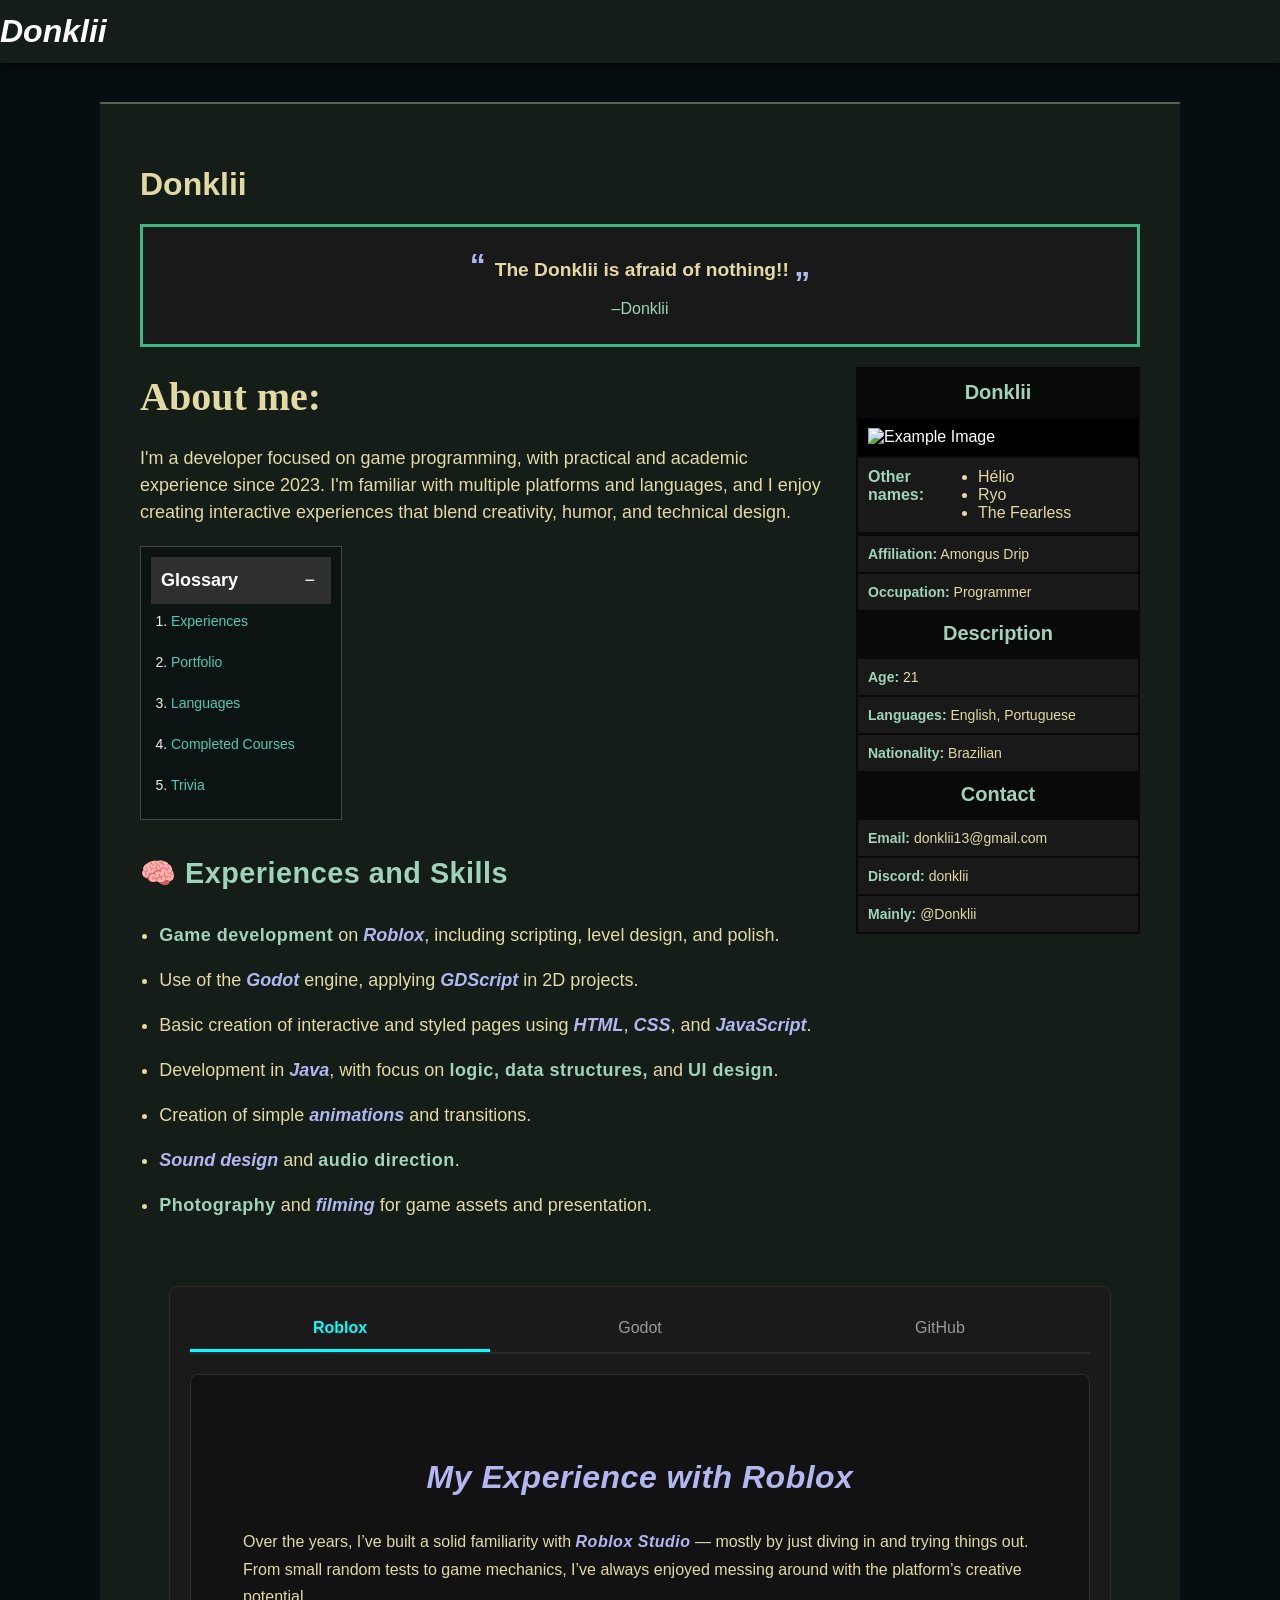
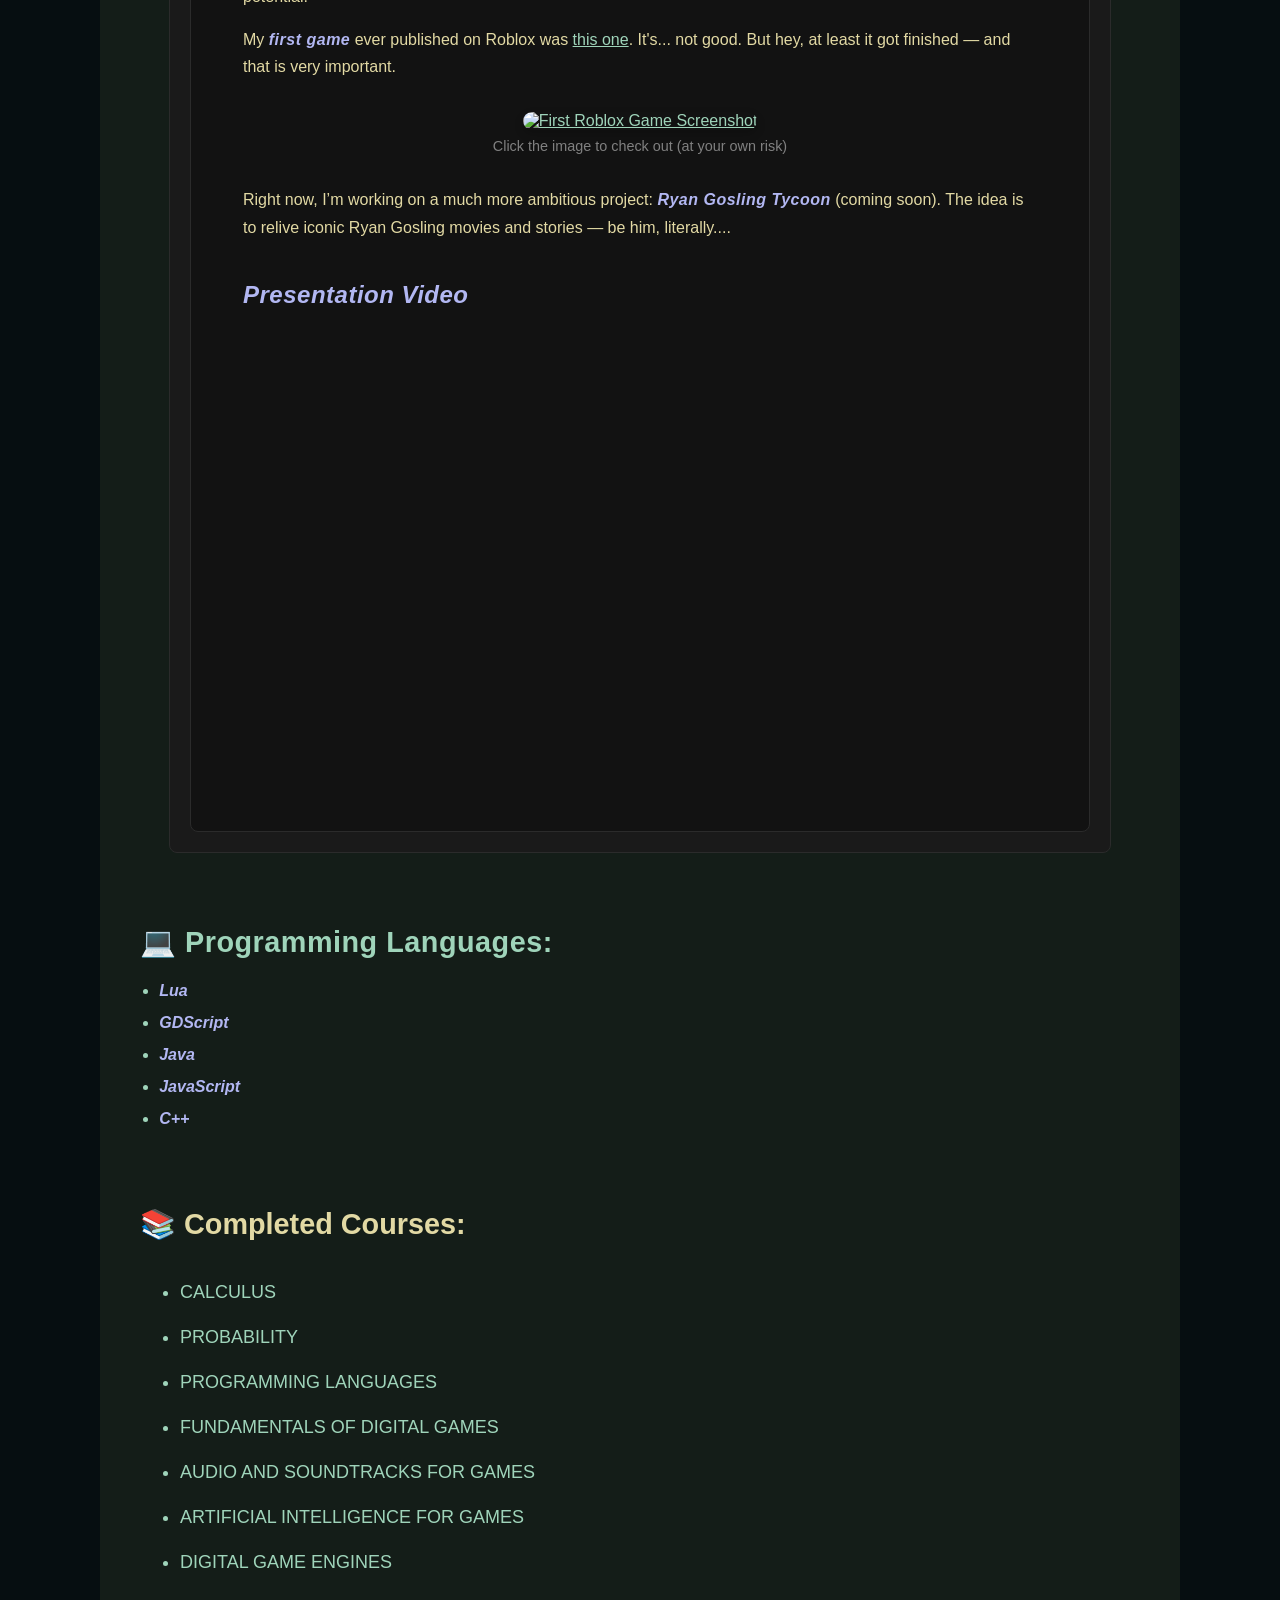
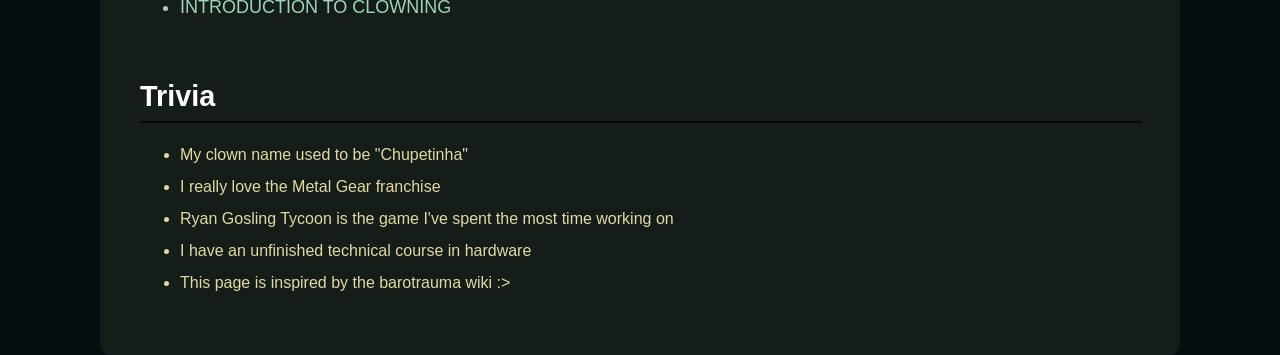
==== index.html @ aad440e3 "First" ====
<!DOCTYPE html>
<html lang="en">
<head>
    <meta charset="UTF-8">
    <meta name="viewport" content="width=device-width, initial-scale=1.0">
    <title>Donklii - Official Donklii Wiki</title>
    <link rel="stylesheet" href="Css/styles.css">
    <link rel="stylesheet" href="Css/avatar.css">
    <link rel="stylesheet" href="Css/corpo.css">
    <link rel="stylesheet" href="Css/portfolio.css">
    <link rel="stylesheet" href="Css/glossario.css">
    <link rel="stylesheet" href="Css/trivia.css">

    <script src="JavaScripts/glossario.js"></script>
</head>
<body>
    <header class="cabecalho">
        <h1 class="destaque">Donklii</h1>
    </header>
    
    <div class="container">
        <div style="margin-bottom: 2%;"> 
            <h1>Donklii</h1>
            <div class="frase"> 
                <strong style="font-size:larger;"> <strong class="aspas">“ </strong>The Donklii is afraid of nothing!! <strong class="aspas"> „</strong></strong>
                <p> –Donklii</p>
            </div>
        </div>
        
        <div class="corpo">
            <div class="texto">
                <strong> About me:</strong>
                <p>
                    I'm a developer focused on game programming, with practical and academic experience since 2023.
                    I'm familiar with multiple platforms and languages, and I enjoy creating interactive experiences that blend creativity, humor, and technical design.
                </p>
                
                <div class="glossario-box">
                    <div class="glossario-title">
                        Glossary
                        <button class="toggle-button" onclick="toggleGlossario()">−</button>
                    </div>
                    <ul class="glossario-list" id="glossario-list">
                        <li><a href="#Experiências">Experiences</a></li>
                        <li><a href="#portfolio">Portfolio</a></li>
                        <li><a href="#linguagens">Languages</a></li>
                        <li><a href="#materias">Completed Courses</a></li>
                        <li><a href="#trivia">Trivia</a></li>
                    </ul>
                </div>
                
                <section id="Experiências">
                    <h2 class="cor-secundaria" style="margin-top: 2rem; margin-bottom: 1rem;">
                        🧠 Experiences and Skills
                    </h2>
                    <ul style="line-height: 1.8; padding-left: 1.2rem;">
                        <li>
                            <span class="cor-secundaria">Game development</span> on 
                            <span class="destaque">Roblox</span>, including scripting, level design, and polish.
                        </li>
                        <li>
                            Use of the <span class="destaque">Godot</span> engine, applying 
                            <span class="destaque">GDScript</span> in 2D projects.
                        </li>
                        <li>
                            Basic creation of interactive and styled pages using 
                            <span class="destaque">HTML</span>, <span class="destaque">CSS</span>, and 
                            <span class="destaque">JavaScript</span>.
                        </li>
                        <li>
                            Development in <span class="destaque">Java</span>, with focus on 
                            <span class="cor-secundaria">logic, data structures,</span> and 
                            <span class="cor-secundaria">UI design</span>.
                        </li>
                        <li>
                            Creation of simple <span class="destaque">animations</span> and transitions.
                        </li>
                        <li>
                            <span class="destaque">Sound design</span> and <span class="cor-secundaria">audio direction</span>.
                        </li>
                        <li>
                            <span class="cor-secundaria">Photography</span> and <span class="destaque">filming</span> for game assets and presentation.
                        </li>
                    </ul>
                </section>
            </div>

            <div class="avatar">
                <strong class="avatar titulo"> Donklii</strong>
                
                <img src="https://pbs.twimg.com/profile_images/1708965826345263104/YGhHsi60_400x400.jpg" alt="Example Image">
            
                <div class="linha-info">
                    <div class="linha-titulo"><strong>Other names:</strong></div>
                    <div class="linha-conteudo">
                        <ul class="lista-circulo">
                            <li>Hélio</li>
                            <li>Ryo</li>
                            <li>The Fearless</li>
                        </ul>
                    </div>
                </div>
            
                <p><strong>Affiliation:</strong> Amongus Drip</p>
                <p><strong>Occupation:</strong> Programmer</p>

                <strong class="avatar titulo"> Description </strong>
                <p><strong>Age:</strong> 21</p>
                <p><strong>Languages:</strong> English, Portuguese</p>
                <p><strong>Nationality:</strong> Brazilian</p>
                <strong class="avatar titulo"> Contact </strong>
                <p><strong>Email: </strong> donklii13@gmail.com</p>
                <p><strong>Discord: </strong> donklii</p>
                <p><strong>Mainly: </strong>@Donklii</p>
            </div>
        </div>

        <div id="portfolio" class="aba-container">
            <div class="abas">
                <button class="aba ativa" onclick="mudarAba('aba1', this)">Roblox</button>
                <button class="aba" onclick="mudarAba('aba2', this)">Godot</button>
                <button class="aba" onclick="mudarAba('aba3', this)">GitHub</button>
            </div>
            
            <div class="conteudo-aba" id="aba1">
                <div class="roblox-section" style="padding: 2rem; max-width: 900px; margin: 0 auto;">
                    <h2 class="cor-secundaria destaque" style="font-size: 2rem; text-align: center; margin-bottom: 2rem;">
                        My Experience with Roblox
                    </h2>
                
                    <p style="line-height: 1.7;">
                        Over the years, I’ve built a solid familiarity with <span class="cor-secundaria destaque">Roblox Studio</span> — 
                        mostly by just diving in and trying things out. From small random tests to game mechanics, 
                        I’ve always enjoyed messing around with the platform’s creative potential.
                    </p>
                
                    <p style="line-height: 1.7; margin-top: 1rem;">
                        My <span class="cor-secundaria destaque">first game</span> ever published on Roblox was 
                        <a href="https://www.roblox.com/pt/games/14724944256/Escape-from-the-SKIBIDI-TOILETS-OBBY" target="_blank">
                            this one</a>. 
                        It's... not good. But hey, at least it got finished — and that is very important.
                    </p>
                
                    <!-- Game Image -->
                    <div style="text-align: center; margin: 2rem 0;">
                        <a href="https://www.roblox.com/pt/games/14724944256/Escape-from-the-SKIBIDI-TOILETS-OBBY" target="_blank">
                        <img src="https://tr.rbxcdn.com/180DAY-92277e6c165ccb321d636245b5420888/768/432/Image/Webp/noFilter" 
                            alt="First Roblox Game Screenshot"
                            style="max-width: 100%; border-radius: 12px; box-shadow: 0 4px 10px rgba(0,0,0,0.2); transition: transform 0.2s ease;">
                        </a>
                        <p style="font-size: 0.9rem; color: gray; margin-top: 0.5rem;">Click the image to check out (at your own risk)</p>
                    </div>
                
                
                    <p style="line-height: 1.7;">
                        Right now, I’m working on a much more ambitious project: 
                        <span class="cor-secundaria destaque">Ryan Gosling Tycoon</span> (coming soon). 
                        The idea is to relive iconic Ryan Gosling movies and stories — be him, literally....
                    </p>
                
                    <h3 class="cor-secundaria destaque" style="margin-top: 2.5rem; font-size: 1.5rem;">Presentation Video</h3>
                
                    <div class="video-container" style="position: relative; padding-bottom: 56.25%; height: 0; overflow: hidden; margin-top: 1rem;">
                        <iframe 
                            src="https://www.youtube.com/embed/dQw4w9WgXcQ?si=woS4C9GYoIRXTvm3" 
                            title="YouTube video player" 
                            frameborder="0" 
                            allow="accelerometer; autoplay; clipboard-write; encrypted-media; gyroscope; picture-in-picture; web-share" 
                            referrerpolicy="strict-origin-when-cross-origin" 
                            allowfullscreen
                            style="position:absolute; top:0; left:0; width:100%; height:100%;">
                        </iframe>
                    </div>
                </div>
            </div>
            
            <div class="conteudo-aba" id="aba2" style="display: none;">
                <style>

                    .destaque {
                        font-weight: bold;
                        font-style: italic;
                    }
                
                    .paragrafo-ajustado {
                        line-height: 1.8;
                        font-size: 1.05rem;
                        margin-bottom: 1.5rem;
                    }
                
                    .lista-customizada {
                        padding-left: 1.5rem;
                        margin-top: 0.5rem;
                        line-height: 1.6;
                    }
                
                    .imagem-destaque {
                        margin: 2% 0;
                        max-width: 100%;
                        border-radius: 8px;
                        box-shadow: 0 0 10px rgba(0, 0, 0, 0.2);
                    }
                
                    h2, h3 {
                        margin-top: 2rem;
                        font-size: 1.8rem;
                    }
                
                    h3 {
                        color: var(--cor-secundaria);
                    }
                </style>
                
                <h2>My Experience with <span class="cor-secundaria destaque">Godot</span></h2>
                
                <p class="paragrafo-ajustado">
                    I’ve spent around <span class="cor-secundaria destaque">500 hours</span> using the <span class="cor-secundaria destaque">Godot Engine</span>, mostly focused on <span class="destaque">2D programming</span>. Along the way, I also gained experience working with <span class="destaque">audio implementation</span>.
                </p>
                
                <p class="paragrafo-ajustado">
                    One of my main projects was a discontinued demo titled <span class="cor-secundaria destaque">Arce Armorum</span>, available on <span class="destaque">itch.io</span>. The game follows a wizard in search of his magical staff, fighting off living weapons who guard the castle.
                    I handled all <span class="destaque">programming</span> and <span class="destaque">audio direction</span>, while visuals were managed by another team member.
                </p>
                
                <p class="paragrafo-ajustado">
                    You can check out the game by clicking 
                    <a href="https://astospam.itch.io/arcearmorum" target="_blank">here</a>. 
                    Though it never reached even half of its intended scope, it showcased a lot of potential through its core <span class="destaque">mechanics</span> and conceptual ideas. 
                    Please note that the version available on itch.io is <span class="cor-secundaria destaque">not the latest build</span> we produced — several improvements and additions were made afterward but never published.
                </p>
                
                
                <h3>Presentation Video</h3>
                
                <div style="padding:56.25% 0 0 0;position:relative;">
                    <iframe 
                        src="https://player.vimeo.com/video/1007499373?badge=0&amp;autopause=0&amp;player_id=0&amp;app_id=58479" 
                        frameborder="0" 
                        allow="autoplay; fullscreen; picture-in-picture; clipboard-write; encrypted-media" 
                        style="position:absolute;top:0;left:0;width:100%;height:100%;" 
                        title="Arce Armorum Demo Trailer">
                    </iframe>
                </div>
                <script src="https://player.vimeo.com/api/player.js"></script>
                
                <p class="paragrafo-ajustado">
                    The trailer was produced by a team member who also composed the <span class="destaque">music</span>.
                </p>
                
                <hr style="margin: 3% 0; border: 1px dashed var(--cor-destaque);">
                
                <h3>Other Projects</h3>
                
                <p class="paragrafo-ajustado">
                    In addition to that, I worked on several small projects made as <span class="destaque">experiments</span> or for <span class="cor-secundaria destaque">university coursework</span>.
                </p>
                
                <p class="paragrafo-ajustado">
                    One example is an <span class="cor-secundaria destaque">unnamed game</span> developed to demonstrate <span class="destaque">AI concepts</span>. It includes features like:
                </p>
                
                <ul class="lista-customizada">
                    <li><span class="destaque">Pathfinding algorithms</span></li>
                    <li><span class="destaque">Autonomous behaviors</span></li>
                    <li><span class="destaque">Decision trees</span></li>
                    <li><span class="destaque">Outcome simulation</span></li>
                </ul>
                
                <img src="Imagens/JogoSemNome.png" alt="Unnamed AI Game Screenshot" class="imagem-destaque">
                
                <p class="paragrafo-ajustado">
                    The player has no direct control. The only available interaction is choosing a <span class="destaque">buff</span> when leveling up — all <span class="cor-secundaria destaque">NPCs make their own decisions</span>.
                </p>
                
                <p class="paragrafo-ajustado">
                    If you’d like to explore the code or use it as a starting point, the project is available on my <span class="destaque">GitHub</span>.
                </p>                
            </div>
            
            <div id="aba3" class="conteudo-aba" style="text-align: center; padding: 2rem; display: none">
                <h2 class="cor-secundaria destaque" style="font-size: 2rem; margin-bottom: 1rem;">My GitHub</h2>
                
                <p style="line-height: 1.6; max-width: 700px; margin: 0 auto;">
                    I'll be honest — my <span class="destaque cor-secundaria">GitHub</span> isn't the most active place.
                    Since I work mostly on <span class="destaque cor-secundaria">Roblox projects</span>, which are hosted directly on their own platform,
                    I don't usually upload much there.
                </p>
            
                <p style="margin-top: 1rem;">
                    Also, because I usually work solo, I don’t tend to comment my code that much — I just write it for myself and try to keep it clean enough to follow later.
                </p>
            
                <p style="margin-top: 1rem;">
                    That said, I do have some public stuff up, mostly from <span class="destaque cor-secundaria">university projects</span> or 
                    experiments with other engines like <span class="destaque cor-secundaria">Godot</span> and some web-related things.
                </p>
            
                <!-- GitHub Logo -->
                <div style="margin-top: 2rem;">
                    <a href="https://github.com/Donklii" target="_blank" title="Visit my GitHub profile">
                        <img src="https://github.githubassets.com/images/modules/logos_page/GitHub-Mark.png" 
                             alt="GitHub" 
                             style="width: 90px; transition: transform 0.3s;" 
                             onmouseover="this.style.transform='scale(1.1)'" 
                             onmouseout="this.style.transform='scale(1)'">
                    </a>
                </div>
            
                <p style="margin-top: 1rem; font-style: italic; color: gray;">Click the logo to check it out — if you’re curious!</p>
            </div>
            
        </div>
        
        <section id="linguagens" style="margin-bottom: 2%;">
            <h2 class="cor-secundaria" style="margin-top: 2rem; margin-bottom: 1rem;">
                💻 Programming Languages:
            </h2>
            <ul style="line-height: 2; padding-left: 1.2rem; color: var(--cor-texto-secundario);">
                <li><span class="destaque">Lua</span></li>
                <li><span class="destaque">GDScript</span></li>
                <li><span class="destaque">Java</span></li>
                <li><span class="destaque">JavaScript</span></li>
                <li><span class="destaque">C++</span></li>
            </ul>
        </section>

        <section id="materias" class="texto">
            <h2> 
                📚 Completed Courses: 
            </h2>

            <ul style="color: var(--cor-texto-secundario);">
                <li>CALCULUS</li>
                <li>PROBABILITY</li>
                <li>PROGRAMMING LANGUAGES</li>
                <li>FUNDAMENTALS OF DIGITAL GAMES</li>
                <li>AUDIO AND SOUNDTRACKS FOR GAMES</li>
                <li>ARTIFICIAL INTELLIGENCE FOR GAMES</li>
                <li>DIGITAL GAME ENGINES</li>
                <li>INTRODUCTION TO CLOWNING</li>
            </ul>
        </section>

        <section id="trivia">
            <h2 class="trivia-titulo">Trivia</h2>
            <hr class="trivia-linha">
            <ul style="line-height: 2;">
                <li>My clown name used to be "Chupetinha"</li>
                <li>I really love the Metal Gear franchise</li>
                <li>Ryan Gosling Tycoon is the game I've spent the most time working on</li>
                <li>I have an unfinished technical course in hardware</li>
                <li>This page is inspired by the barotrauma wiki :> </li>
            </ul>
        </section>
    </div>
</body>
</html>
---- Css/styles.css ----
:root {
    --cor-principal: rgb(20, 29, 24);
    --cor-fundo: rgb(25,25,25);
    --cor-texto: rgb(226, 217, 164);
    --cor-texto-secundario: rgb(159,212,186);
    --cor-borda: rgb(9, 9, 8);
    --cor-especial: rgb(178, 183, 242);
    --fonte-padrao: 'Arial', sans-serif;
  }

a {
    color: var(--cor-texto-secundario);
}

.cor-secundaria {
  color: var(--cor-texto-secundario);
  font-weight: 600;
  letter-spacing: 0.5px;
}

.destaque {
  color: var(--cor-especial);
  font-weight: 500;
}

.experiencias-lista {
  list-style-type: disc;
  padding-left: 1.5rem;
  line-height: 1.7;
  margin-top: 1rem;
  font-size: 1rem;
}

html {
    scroll-behavior: smooth;
    scroll-padding-top: 10%;
}

body {
    background-color: rgb(6, 14, 17);
    color: var(--cor-texto);
    font-family: Arial, sans-serif;
    display: flex;
    justify-content: center;
    align-items: center;
    margin: 0;
    overflow-y: scroll;
}

.cabecalho {
    width: 100%;
    height: 7%;
    background-color: var(--cor-principal);
    display: flex;
    align-items: center;
    justify-content: start;
    box-shadow: 0 4px 10px rgba(0, 0, 0, 0.5);

    position: fixed;
    top: 0;
    left: 0;
}

.cabecalho h1 {
    color: white;
    font-size: 2em;
    margin: 0;
}

.aspas {
    font-size: xx-large;
    color: var(--cor-especial);
}


.container {
    border-radius: 10px;
    
    border-top: 2px solid rgb(80, 98, 86);
    border-top-left-radius: 0%;
    border-top-right-radius: 0%;
    margin-top: 8%;
    display: flex;
    background-color: var(--cor-principal);
    padding: 40px;
    
    width: 80%;
    max-width: 1000px;
    flex-direction: column;
}

.frase {
    color: var(--cor-texto);
    padding: 2%;
    padding-bottom: 1%;
    background-color: var(--cor-fundo);
    text-align: center;
    align-items: center;
    border: 3px solid;
    border-color: rgb(60, 184, 134);
}

.frase p{
    color: var(--cor-texto-secundario);
}
---- Css/avatar.css ----
.avatar {
    display: flex;
    flex-direction: column;
    align-items: stretch;
    border: 2px solid var(--cor-borda);
    background-color: var(--cor-fundo);
    color: white;
    width: 280px;
    font-family: Arial, sans-serif;
    height: fit-content;
}

.avatar.titulo {
    background-color: var(--cor-borda);
    width: 100%;
    display: block;
    padding: 10px;
    box-sizing: border-box;
    color: var(--cor-texto-secundario);
    text-align: center;
    font-size: 20px;
    font-weight: bold;
}

.avatar p{
    color: var(--cor-texto);
}
.avatar strong {
    color: var(--cor-texto-secundario);
}

.avatar li {
    color: var(--cor-texto);
}

.avatar img {
    background-color: #000;
    border-top: 2px solid var(--cor-borda);
    border-bottom: 2px solid var(--cor-borda);
    padding: 10px;
}


.linha-info {
    display: flex;
    flex-direction: row;
    padding: 10px;
    border-bottom: 2px solid var(--cor-borda);
}

.linha-titulo {
    flex: 1;
    font-weight: bold;
    padding-right: 5px;
}

.linha-conteudo {
    flex: 2;
}

.lista-circulo {
    list-style-type: disc;
    margin: 0;
    padding-left: 20px;
}

.avatar p {
    margin: 0;
    padding: 10px;
    border-top: 2px solid var(--cor-borda);
    font-size: 14px;
}
---- Css/corpo.css ----
.corpo{
    display: flex;
    flex-direction: row;
}

.texto {
    flex: 1;
    padding-right: 20px;
    font-size: large; 
    line-height: 1.5;
}

.texto strong {
    font-size: 40px; 
    font-family: comic-sans;
}

.texto li {
    line-height: 2.5;
}
---- Css/portfolio.css ----
.aba-container {
    max-width: 900px;
    margin: 40px auto;
    border: 1px solid #2b2b2b;
    background-color: #1a1a1a;
    padding: 20px;
    border-radius: 8px;
}

.abas {
    display: flex;
    border-bottom: 2px solid #2b2b2b;
    margin-bottom: 20px;
}

.aba {
    flex: 1;
    background: none;
    border: none;
    padding: 12px;
    cursor: pointer;
    color: #999;
    font-size: 16px;
    border-bottom: 3px solid transparent;
    transition: all 0.2s ease-in-out;
}

.aba:hover {
    color: #0ff;
}

.aba.ativa {
    color: #0ff;
    border-bottom: 3px solid #0ff;
    font-weight: bold;
}

.conteudo-aba {
    padding: 20px;
    background-color: #121212;
    border-radius: 8px;
    border: 1px solid #2b2b2b;
}
---- Css/glossario.css ----
.glossario-box {
    border: 1px solid #444;
    background-color: #0b1413;
    padding: 10px;
    width: 180px;
    color: #eee;
    font-family: sans-serif;
    font-size: 14px;
    margin: 20px 0;
}

.glossario-title {
    display: flex;
    justify-content: space-between;
    align-items: center;
    font-weight: bold;
    font-size: 18px;
    color: white;
    background-color: #2f2f2f;
    padding: 10px;
}

.toggle-button {
    background: none;
    border: none;
    color: white;
    font-size: 18px;
    cursor: pointer;
}

.glossario-list {
    list-style: decimal;
    padding-left: 20px;
    margin: 0;
}

.glossario-list li {
    margin-bottom: 6px;
}

.glossario-list a {
    text-decoration: none;
    color: #4ec9b0;
}

.glossario-list a:hover {
    text-decoration: underline;
    color: #71f0dc;
}
---- Css/trivia.css ----
.trivia-titulo {
    font-weight: bold;
    color: white;
    margin-bottom: 5px;
}

.trivia-linha {
    border: 1px solid var(--cor-borda);
    width: 100%;
    margin-bottom: 15px;
}
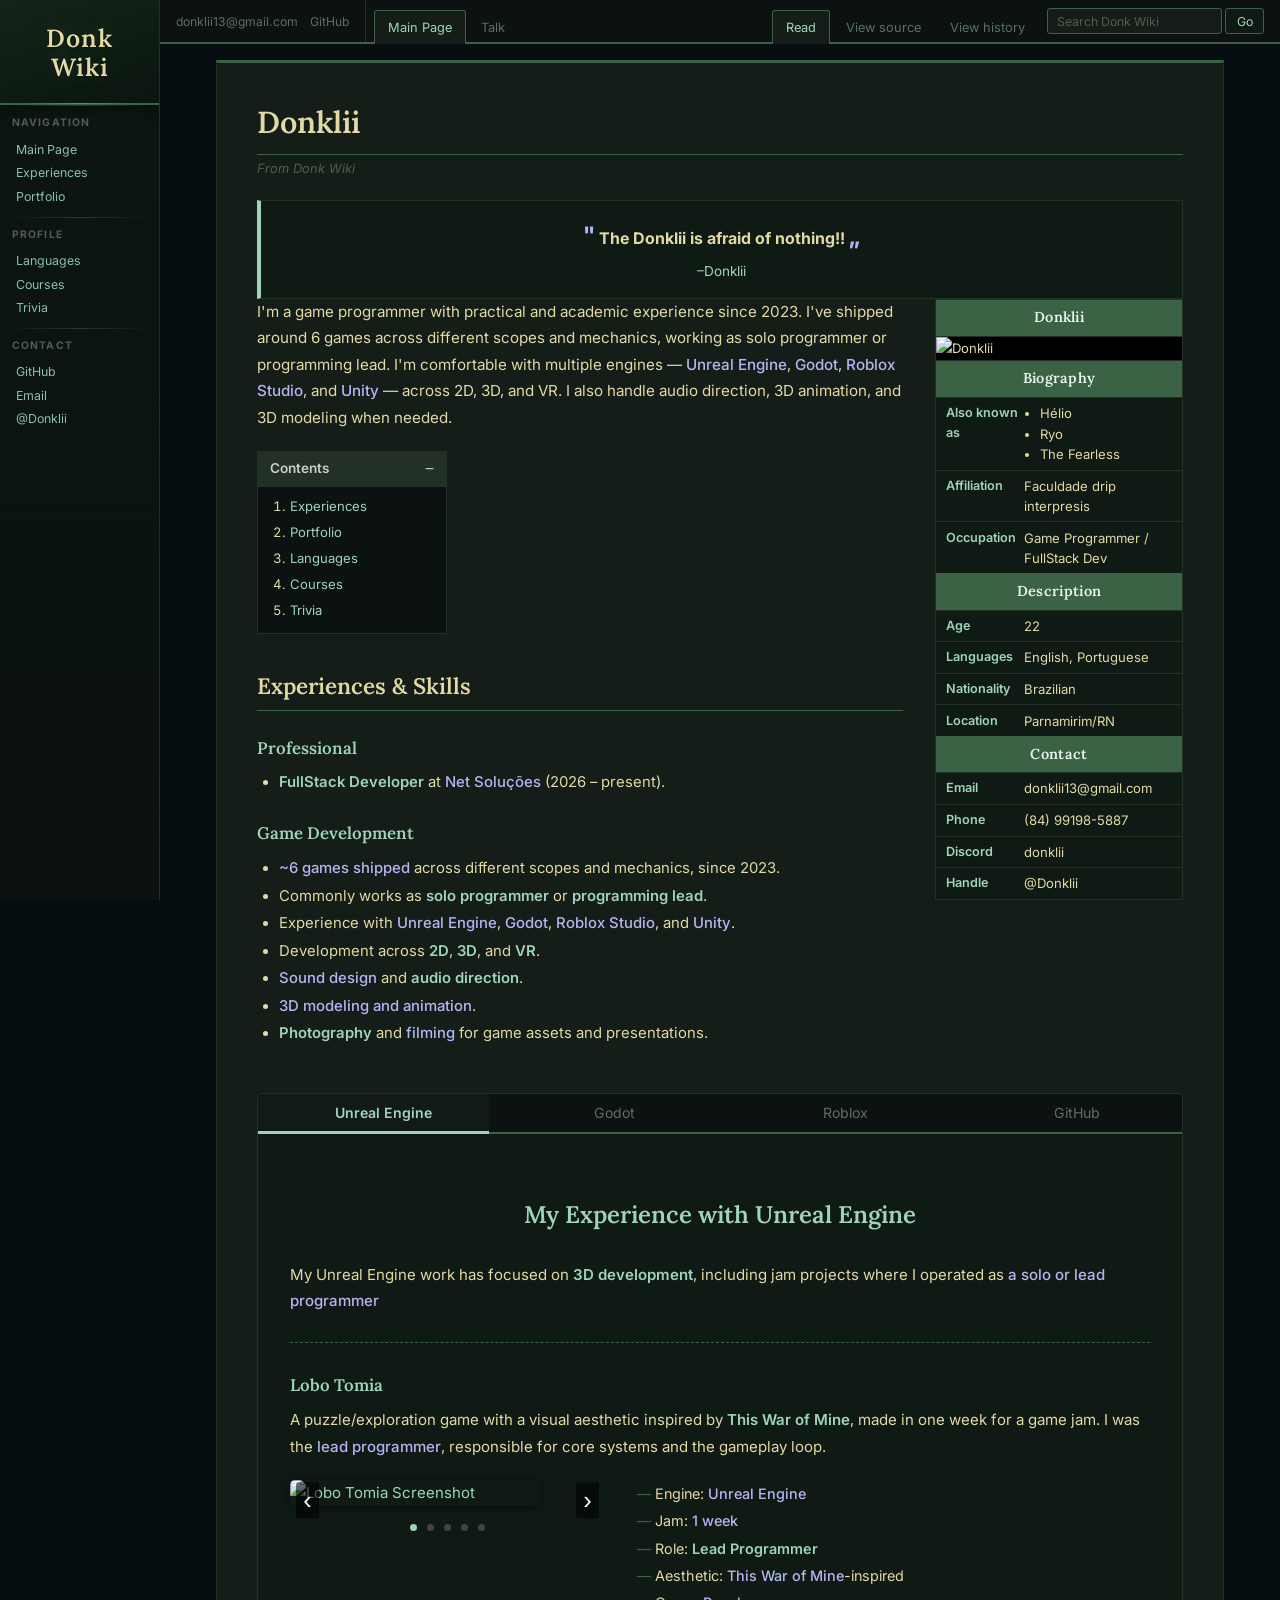
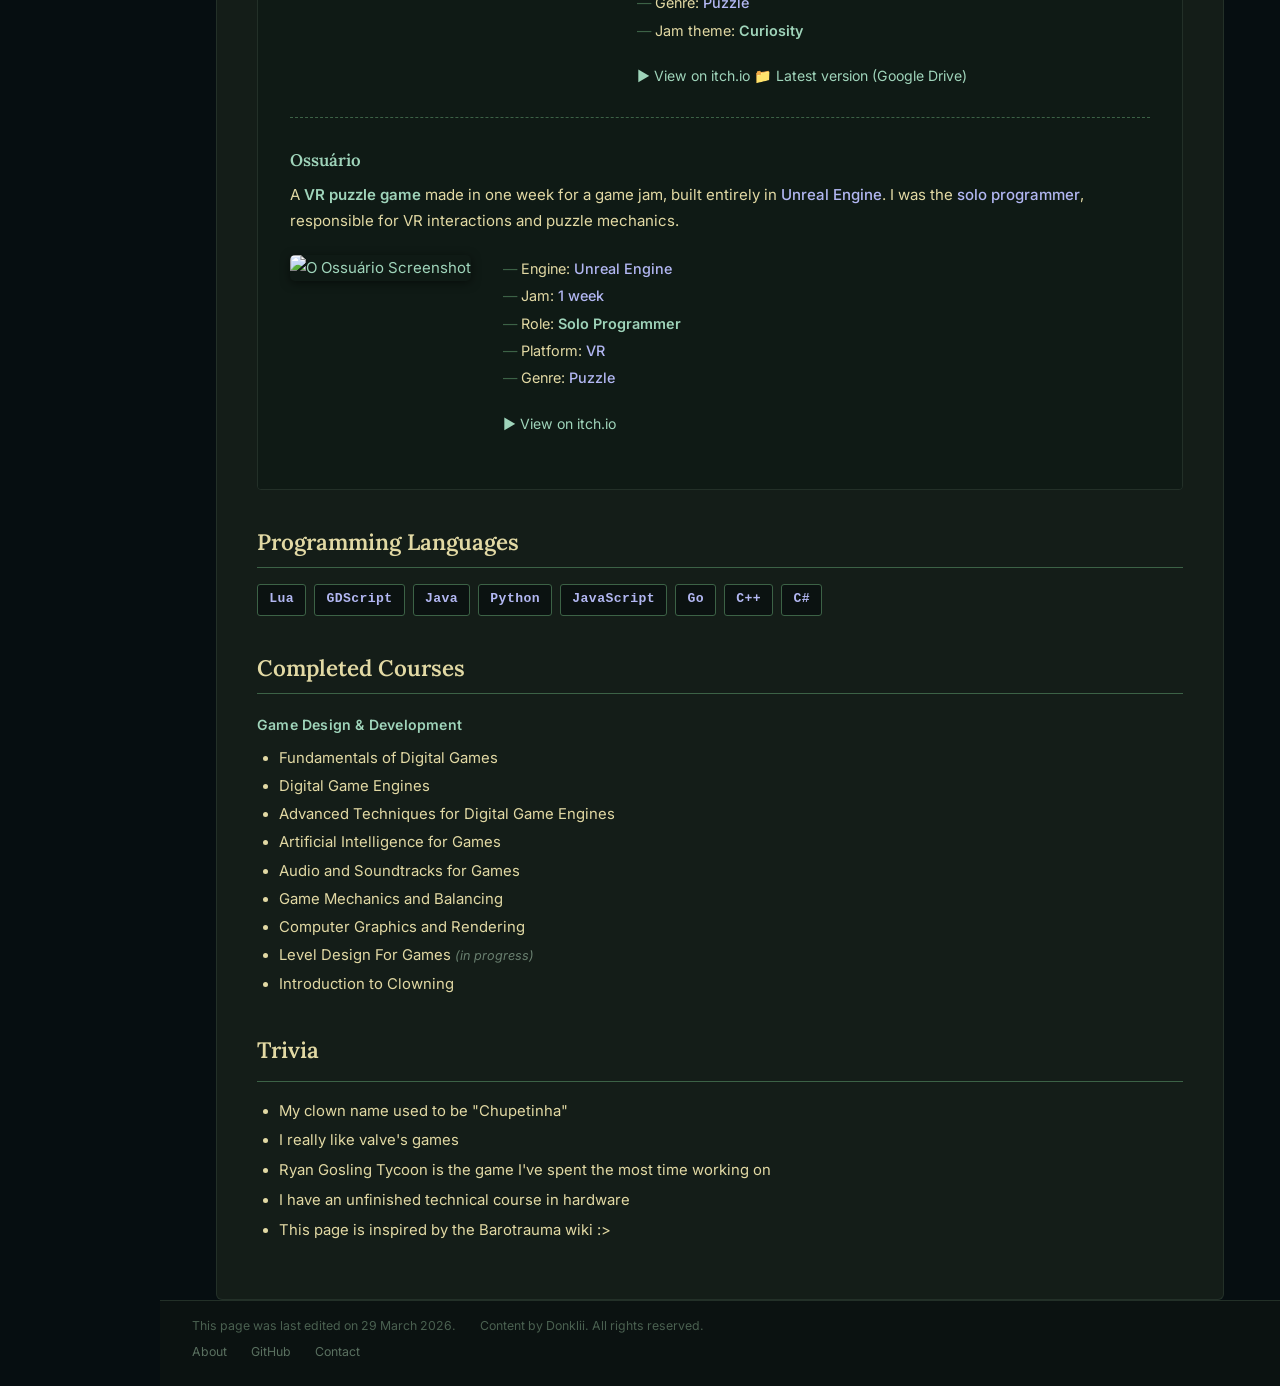
==== commit eda3cdd2: "Revamp styles, add components & portfolio assets Large UI overhaul: replace and modernize CSS (style" ====
--- a/index.html
+++ b/index.html
@@ -1,357 +1,633 @@
-<!DOCTYPE html>
-<html lang="en">
-<head>
-    <meta charset="UTF-8">
-    <meta name="viewport" content="width=device-width, initial-scale=1.0">
-    <title>Donklii - Official Donklii Wiki</title>
-    <link rel="stylesheet" href="Css/styles.css">
-    <link rel="stylesheet" href="Css/avatar.css">
-    <link rel="stylesheet" href="Css/corpo.css">
-    <link rel="stylesheet" href="Css/portfolio.css">
-    <link rel="stylesheet" href="Css/glossario.css">
-    <link rel="stylesheet" href="Css/trivia.css">
-
-    <script src="JavaScripts/glossario.js"></script>
-</head>
-<body>
-    <header class="cabecalho">
-        <h1 class="destaque">Donklii</h1>
-    </header>
-    
-    <div class="container">
-        <div style="margin-bottom: 2%;"> 
-            <h1>Donklii</h1>
-            <div class="frase"> 
-                <strong style="font-size:larger;"> <strong class="aspas">“ </strong>The Donklii is afraid of nothing!! <strong class="aspas"> „</strong></strong>
-                <p> –Donklii</p>
-            </div>
-        </div>
-        
-        <div class="corpo">
-            <div class="texto">
-                <strong> About me:</strong>
-                <p>
-                    I'm a developer focused on game programming, with practical and academic experience since 2023.
-                    I'm familiar with multiple platforms and languages, and I enjoy creating interactive experiences that blend creativity, humor, and technical design.
-                </p>
-                
-                <div class="glossario-box">
-                    <div class="glossario-title">
-                        Glossary
-                        <button class="toggle-button" onclick="toggleGlossario()">−</button>
-                    </div>
-                    <ul class="glossario-list" id="glossario-list">
-                        <li><a href="#Experiências">Experiences</a></li>
-                        <li><a href="#portfolio">Portfolio</a></li>
-                        <li><a href="#linguagens">Languages</a></li>
-                        <li><a href="#materias">Completed Courses</a></li>
-                        <li><a href="#trivia">Trivia</a></li>
-                    </ul>
-                </div>
-                
-                <section id="Experiências">
-                    <h2 class="cor-secundaria" style="margin-top: 2rem; margin-bottom: 1rem;">
-                        🧠 Experiences and Skills
-                    </h2>
-                    <ul style="line-height: 1.8; padding-left: 1.2rem;">
-                        <li>
-                            <span class="cor-secundaria">Game development</span> on 
-                            <span class="destaque">Roblox</span>, including scripting, level design, and polish.
-                        </li>
-                        <li>
-                            Use of the <span class="destaque">Godot</span> engine, applying 
-                            <span class="destaque">GDScript</span> in 2D projects.
-                        </li>
-                        <li>
-                            Basic creation of interactive and styled pages using 
-                            <span class="destaque">HTML</span>, <span class="destaque">CSS</span>, and 
-                            <span class="destaque">JavaScript</span>.
-                        </li>
-                        <li>
-                            Development in <span class="destaque">Java</span>, with focus on 
-                            <span class="cor-secundaria">logic, data structures,</span> and 
-                            <span class="cor-secundaria">UI design</span>.
-                        </li>
-                        <li>
-                            Creation of simple <span class="destaque">animations</span> and transitions.
-                        </li>
-                        <li>
-                            <span class="destaque">Sound design</span> and <span class="cor-secundaria">audio direction</span>.
-                        </li>
-                        <li>
-                            <span class="cor-secundaria">Photography</span> and <span class="destaque">filming</span> for game assets and presentation.
-                        </li>
-                    </ul>
-                </section>
-            </div>
-
-            <div class="avatar">
-                <strong class="avatar titulo"> Donklii</strong>
-                
-                <img src="https://pbs.twimg.com/profile_images/1708965826345263104/YGhHsi60_400x400.jpg" alt="Example Image">
-            
-                <div class="linha-info">
-                    <div class="linha-titulo"><strong>Other names:</strong></div>
-                    <div class="linha-conteudo">
-                        <ul class="lista-circulo">
-                            <li>Hélio</li>
-                            <li>Ryo</li>
-                            <li>The Fearless</li>
-                        </ul>
-                    </div>
-                </div>
-            
-                <p><strong>Affiliation:</strong> Amongus Drip</p>
-                <p><strong>Occupation:</strong> Programmer</p>
-
-                <strong class="avatar titulo"> Description </strong>
-                <p><strong>Age:</strong> 21</p>
-                <p><strong>Languages:</strong> English, Portuguese</p>
-                <p><strong>Nationality:</strong> Brazilian</p>
-                <strong class="avatar titulo"> Contact </strong>
-                <p><strong>Email: </strong> donklii13@gmail.com</p>
-                <p><strong>Discord: </strong> donklii</p>
-                <p><strong>Mainly: </strong>@Donklii</p>
-            </div>
-        </div>
-
-        <div id="portfolio" class="aba-container">
-            <div class="abas">
-                <button class="aba ativa" onclick="mudarAba('aba1', this)">Roblox</button>
-                <button class="aba" onclick="mudarAba('aba2', this)">Godot</button>
-                <button class="aba" onclick="mudarAba('aba3', this)">GitHub</button>
-            </div>
-            
-            <div class="conteudo-aba" id="aba1">
-                <div class="roblox-section" style="padding: 2rem; max-width: 900px; margin: 0 auto;">
-                    <h2 class="cor-secundaria destaque" style="font-size: 2rem; text-align: center; margin-bottom: 2rem;">
-                        My Experience with Roblox
-                    </h2>
-                
-                    <p style="line-height: 1.7;">
-                        Over the years, I’ve built a solid familiarity with <span class="cor-secundaria destaque">Roblox Studio</span> — 
-                        mostly by just diving in and trying things out. From small random tests to game mechanics, 
-                        I’ve always enjoyed messing around with the platform’s creative potential.
-                    </p>
-                
-                    <p style="line-height: 1.7; margin-top: 1rem;">
-                        My <span class="cor-secundaria destaque">first game</span> ever published on Roblox was 
-                        <a href="https://www.roblox.com/pt/games/14724944256/Escape-from-the-SKIBIDI-TOILETS-OBBY" target="_blank">
-                            this one</a>. 
-                        It's... not good. But hey, at least it got finished — and that is very important.
-                    </p>
-                
-                    <!-- Game Image -->
-                    <div style="text-align: center; margin: 2rem 0;">
-                        <a href="https://www.roblox.com/pt/games/14724944256/Escape-from-the-SKIBIDI-TOILETS-OBBY" target="_blank">
-                        <img src="https://tr.rbxcdn.com/180DAY-92277e6c165ccb321d636245b5420888/768/432/Image/Webp/noFilter" 
-                            alt="First Roblox Game Screenshot"
-                            style="max-width: 100%; border-radius: 12px; box-shadow: 0 4px 10px rgba(0,0,0,0.2); transition: transform 0.2s ease;">
-                        </a>
-                        <p style="font-size: 0.9rem; color: gray; margin-top: 0.5rem;">Click the image to check out (at your own risk)</p>
-                    </div>
-                
-                
-                    <p style="line-height: 1.7;">
-                        Right now, I’m working on a much more ambitious project: 
-                        <span class="cor-secundaria destaque">Ryan Gosling Tycoon</span> (coming soon). 
-                        The idea is to relive iconic Ryan Gosling movies and stories — be him, literally....
-                    </p>
-                
-                    <h3 class="cor-secundaria destaque" style="margin-top: 2.5rem; font-size: 1.5rem;">Presentation Video</h3>
-                
-                    <div class="video-container" style="position: relative; padding-bottom: 56.25%; height: 0; overflow: hidden; margin-top: 1rem;">
-                        <iframe 
-                            src="https://www.youtube.com/embed/dQw4w9WgXcQ?si=woS4C9GYoIRXTvm3" 
-                            title="YouTube video player" 
-                            frameborder="0" 
-                            allow="accelerometer; autoplay; clipboard-write; encrypted-media; gyroscope; picture-in-picture; web-share" 
-                            referrerpolicy="strict-origin-when-cross-origin" 
-                            allowfullscreen
-                            style="position:absolute; top:0; left:0; width:100%; height:100%;">
-                        </iframe>
-                    </div>
-                </div>
-            </div>
-            
-            <div class="conteudo-aba" id="aba2" style="display: none;">
-                <style>
-
-                    .destaque {
-                        font-weight: bold;
-                        font-style: italic;
-                    }
-                
-                    .paragrafo-ajustado {
-                        line-height: 1.8;
-                        font-size: 1.05rem;
-                        margin-bottom: 1.5rem;
-                    }
-                
-                    .lista-customizada {
-                        padding-left: 1.5rem;
-                        margin-top: 0.5rem;
-                        line-height: 1.6;
-                    }
-                
-                    .imagem-destaque {
-                        margin: 2% 0;
-                        max-width: 100%;
-                        border-radius: 8px;
-                        box-shadow: 0 0 10px rgba(0, 0, 0, 0.2);
-                    }
-                
-                    h2, h3 {
-                        margin-top: 2rem;
-                        font-size: 1.8rem;
-                    }
-                
-                    h3 {
-                        color: var(--cor-secundaria);
-                    }
-                </style>
-                
-                <h2>My Experience with <span class="cor-secundaria destaque">Godot</span></h2>
-                
-                <p class="paragrafo-ajustado">
-                    I’ve spent around <span class="cor-secundaria destaque">500 hours</span> using the <span class="cor-secundaria destaque">Godot Engine</span>, mostly focused on <span class="destaque">2D programming</span>. Along the way, I also gained experience working with <span class="destaque">audio implementation</span>.
-                </p>
-                
-                <p class="paragrafo-ajustado">
-                    One of my main projects was a discontinued demo titled <span class="cor-secundaria destaque">Arce Armorum</span>, available on <span class="destaque">itch.io</span>. The game follows a wizard in search of his magical staff, fighting off living weapons who guard the castle.
-                    I handled all <span class="destaque">programming</span> and <span class="destaque">audio direction</span>, while visuals were managed by another team member.
-                </p>
-                
-                <p class="paragrafo-ajustado">
-                    You can check out the game by clicking 
-                    <a href="https://astospam.itch.io/arcearmorum" target="_blank">here</a>. 
-                    Though it never reached even half of its intended scope, it showcased a lot of potential through its core <span class="destaque">mechanics</span> and conceptual ideas. 
-                    Please note that the version available on itch.io is <span class="cor-secundaria destaque">not the latest build</span> we produced — several improvements and additions were made afterward but never published.
-                </p>
-                
-                
-                <h3>Presentation Video</h3>
-                
-                <div style="padding:56.25% 0 0 0;position:relative;">
-                    <iframe 
-                        src="https://player.vimeo.com/video/1007499373?badge=0&amp;autopause=0&amp;player_id=0&amp;app_id=58479" 
-                        frameborder="0" 
-                        allow="autoplay; fullscreen; picture-in-picture; clipboard-write; encrypted-media" 
-                        style="position:absolute;top:0;left:0;width:100%;height:100%;" 
-                        title="Arce Armorum Demo Trailer">
-                    </iframe>
-                </div>
-                <script src="https://player.vimeo.com/api/player.js"></script>
-                
-                <p class="paragrafo-ajustado">
-                    The trailer was produced by a team member who also composed the <span class="destaque">music</span>.
-                </p>
-                
-                <hr style="margin: 3% 0; border: 1px dashed var(--cor-destaque);">
-                
-                <h3>Other Projects</h3>
-                
-                <p class="paragrafo-ajustado">
-                    In addition to that, I worked on several small projects made as <span class="destaque">experiments</span> or for <span class="cor-secundaria destaque">university coursework</span>.
-                </p>
-                
-                <p class="paragrafo-ajustado">
-                    One example is an <span class="cor-secundaria destaque">unnamed game</span> developed to demonstrate <span class="destaque">AI concepts</span>. It includes features like:
-                </p>
-                
-                <ul class="lista-customizada">
-                    <li><span class="destaque">Pathfinding algorithms</span></li>
-                    <li><span class="destaque">Autonomous behaviors</span></li>
-                    <li><span class="destaque">Decision trees</span></li>
-                    <li><span class="destaque">Outcome simulation</span></li>
-                </ul>
-                
-                <img src="Imagens/JogoSemNome.png" alt="Unnamed AI Game Screenshot" class="imagem-destaque">
-                
-                <p class="paragrafo-ajustado">
-                    The player has no direct control. The only available interaction is choosing a <span class="destaque">buff</span> when leveling up — all <span class="cor-secundaria destaque">NPCs make their own decisions</span>.
-                </p>
-                
-                <p class="paragrafo-ajustado">
-                    If you’d like to explore the code or use it as a starting point, the project is available on my <span class="destaque">GitHub</span>.
-                </p>                
-            </div>
-            
-            <div id="aba3" class="conteudo-aba" style="text-align: center; padding: 2rem; display: none">
-                <h2 class="cor-secundaria destaque" style="font-size: 2rem; margin-bottom: 1rem;">My GitHub</h2>
-                
-                <p style="line-height: 1.6; max-width: 700px; margin: 0 auto;">
-                    I'll be honest — my <span class="destaque cor-secundaria">GitHub</span> isn't the most active place.
-                    Since I work mostly on <span class="destaque cor-secundaria">Roblox projects</span>, which are hosted directly on their own platform,
-                    I don't usually upload much there.
-                </p>
-            
-                <p style="margin-top: 1rem;">
-                    Also, because I usually work solo, I don’t tend to comment my code that much — I just write it for myself and try to keep it clean enough to follow later.
-                </p>
-            
-                <p style="margin-top: 1rem;">
-                    That said, I do have some public stuff up, mostly from <span class="destaque cor-secundaria">university projects</span> or 
-                    experiments with other engines like <span class="destaque cor-secundaria">Godot</span> and some web-related things.
-                </p>
-            
-                <!-- GitHub Logo -->
-                <div style="margin-top: 2rem;">
-                    <a href="https://github.com/Donklii" target="_blank" title="Visit my GitHub profile">
-                        <img src="https://github.githubassets.com/images/modules/logos_page/GitHub-Mark.png" 
-                             alt="GitHub" 
-                             style="width: 90px; transition: transform 0.3s;" 
-                             onmouseover="this.style.transform='scale(1.1)'" 
-                             onmouseout="this.style.transform='scale(1)'">
-                    </a>
-                </div>
-            
-                <p style="margin-top: 1rem; font-style: italic; color: gray;">Click the logo to check it out — if you’re curious!</p>
-            </div>
-            
-        </div>
-        
-        <section id="linguagens" style="margin-bottom: 2%;">
-            <h2 class="cor-secundaria" style="margin-top: 2rem; margin-bottom: 1rem;">
-                💻 Programming Languages:
-            </h2>
-            <ul style="line-height: 2; padding-left: 1.2rem; color: var(--cor-texto-secundario);">
-                <li><span class="destaque">Lua</span></li>
-                <li><span class="destaque">GDScript</span></li>
-                <li><span class="destaque">Java</span></li>
-                <li><span class="destaque">JavaScript</span></li>
-                <li><span class="destaque">C++</span></li>
-            </ul>
-        </section>
-
-        <section id="materias" class="texto">
-            <h2> 
-                📚 Completed Courses: 
-            </h2>
-
-            <ul style="color: var(--cor-texto-secundario);">
-                <li>CALCULUS</li>
-                <li>PROBABILITY</li>
-                <li>PROGRAMMING LANGUAGES</li>
-                <li>FUNDAMENTALS OF DIGITAL GAMES</li>
-                <li>AUDIO AND SOUNDTRACKS FOR GAMES</li>
-                <li>ARTIFICIAL INTELLIGENCE FOR GAMES</li>
-                <li>DIGITAL GAME ENGINES</li>
-                <li>INTRODUCTION TO CLOWNING</li>
-            </ul>
-        </section>
-
-        <section id="trivia">
-            <h2 class="trivia-titulo">Trivia</h2>
-            <hr class="trivia-linha">
-            <ul style="line-height: 2;">
-                <li>My clown name used to be "Chupetinha"</li>
-                <li>I really love the Metal Gear franchise</li>
-                <li>Ryan Gosling Tycoon is the game I've spent the most time working on</li>
-                <li>I have an unfinished technical course in hardware</li>
-                <li>This page is inspired by the barotrauma wiki :> </li>
-            </ul>
-        </section>
-    </div>
-</body>
-</html>+<!DOCTYPE html>
+<html lang="en">
+<head>
+    <meta charset="UTF-8">
+    <meta name="viewport" content="width=device-width, initial-scale=1.0">
+    <title>Donklii — Donk Wiki</title>
+    <link rel="stylesheet" href="Css/styles.css">
+    <link rel="stylesheet" href="Css/avatar.css">
+    <link rel="stylesheet" href="Css/portfolio.css">
+    <link rel="stylesheet" href="Css/components.css">
+    <script src="JavaScripts/glossario.js"></script>
+</head>
+<body>
+
+    <!-- Left sidebar panel -->
+    <div id="mw-panel">
+        <div id="p-logo">
+            <span class="wiki-logo-text">Donk<br>Wiki</span>
+        </div>
+
+        <div class="portal" id="p-navigation">
+            <h3>Navigation</h3>
+            <div class="body">
+                <ul>
+                    <li><a href="#top">Main Page</a></li>
+                    <li><a href="#Experiências">Experiences</a></li>
+                    <li><a href="#portfolio">Portfolio</a></li>
+                </ul>
+            </div>
+        </div>
+
+        <div class="portal" id="p-profile">
+            <h3>Profile</h3>
+            <div class="body">
+                <ul>
+                    <li><a href="#linguagens">Languages</a></li>
+                    <li><a href="#materias">Courses</a></li>
+                    <li><a href="#trivia">Trivia</a></li>
+                </ul>
+            </div>
+        </div>
+
+        <div class="portal" id="p-contact">
+            <h3>Contact</h3>
+            <div class="body">
+                <ul>
+                    <li><a href="https://github.com/Donklii" target="_blank">GitHub</a></li>
+                    <li><a href="mailto:donklii13@gmail.com">Email</a></li>
+                    <li><a href="https://twitter.com/Donklii" target="_blank">@Donklii</a></li>
+                </ul>
+            </div>
+        </div>
+    </div>
+
+    <!-- Top navigation head -->
+    <div id="mw-head">
+        <div id="p-personal">
+            <ul>
+                <li><a href="mailto:donklii13@gmail.com">donklii13@gmail.com</a></li>
+                <li><a href="https://github.com/Donklii" target="_blank">GitHub</a></li>
+            </ul>
+        </div>
+        <div id="left-navigation">
+            <div id="p-namespaces">
+                <ul>
+                    <li class="selected"><a href="#">Main Page</a></li>
+                    <li><a href="#">Talk</a></li>
+                </ul>
+            </div>
+        </div>
+        <div id="right-navigation">
+            <div id="p-views">
+                <ul>
+                    <li class="selected"><a href="#">Read</a></li>
+                    <li><a href="#">View source</a></li>
+                    <li><a href="#">View history</a></li>
+                </ul>
+            </div>
+            <div id="p-search">
+                <form onsubmit="return false;">
+                    <input type="search" id="searchInput" placeholder="Search Donk Wiki" aria-label="Search Donk Wiki">
+                    <button type="submit">Go</button>
+                </form>
+            </div>
+        </div>
+    </div>
+
+    <!-- Main content -->
+    <div id="content" class="mw-body">
+        <div class="container">
+            <a id="top"></a>
+            <h1 id="firstHeading">Donklii</h1>
+            <div id="siteSub">From Donk Wiki</div>
+
+            <div class="frase">
+                <strong><span class="aspas">"</span> The Donklii is afraid of nothing!! <span class="aspas">„</span></strong>
+                <p>–Donklii</p>
+            </div>
+
+            <!-- Main content + sidebar -->
+            <div class="corpo">
+                <div class="texto">
+                    <p>
+                        I'm a game programmer with practical and academic experience since 2023.
+                        I've shipped around 6 games across different scopes and mechanics, working as
+                        solo programmer or programming lead. I'm comfortable with multiple engines —
+                        <span class="destaque">Unreal Engine</span>, <span class="destaque">Godot</span>,
+                        <span class="destaque">Roblox Studio</span>, and <span class="destaque">Unity</span> —
+                        across 2D, 3D, and VR. I also handle audio direction, 3D animation, and 3D modeling
+                        when needed.
+                    </p>
+
+                    <!-- Table of Contents -->
+                    <nav class="toc-box">
+                        <div class="toc-header">
+                            Contents
+                            <button class="toggle-button" onclick="toggleGlossario()">−</button>
+                        </div>
+                        <ol class="toc-list" id="glossario-list">
+                            <li><a href="#Experiências">Experiences</a></li>
+                            <li><a href="#portfolio">Portfolio</a></li>
+                            <li><a href="#linguagens">Languages</a></li>
+                            <li><a href="#materias">Courses</a></li>
+                            <li><a href="#trivia">Trivia</a></li>
+                        </ol>
+                    </nav>
+
+                    <!-- Experiences -->
+                    <section id="Experiências">
+                        <h2>Experiences &amp; Skills</h2>
+
+                        <h3>Professional</h3>
+                        <ul class="skills-list">
+                            <li>
+                                <span class="cor-secundaria">FullStack Developer</span> at
+                                <span class="destaque">Net Soluções</span> (2026 – present).
+                            </li>
+                        </ul>
+
+                        <h3>Game Development</h3>
+                        <ul class="skills-list">
+                            <li><span class="destaque">~6 games shipped</span> across different scopes and mechanics, since 2023.</li>
+                            <li>Commonly works as <span class="cor-secundaria">solo programmer</span> or <span class="cor-secundaria">programming lead</span>.</li>
+                            <li>Experience with <span class="destaque">Unreal Engine</span>, <span class="destaque">Godot</span>, <span class="destaque">Roblox Studio</span>, and <span class="destaque">Unity</span>.</li>
+                            <li>Development across <span class="cor-secundaria">2D</span>, <span class="cor-secundaria">3D</span>, and <span class="cor-secundaria">VR</span>.</li>
+                            <li><span class="destaque">Sound design</span> and <span class="cor-secundaria">audio direction</span>.</li>
+                            <li><span class="destaque">3D modeling and animation</span>.</li>
+                            <li><span class="cor-secundaria">Photography</span> and <span class="destaque">filming</span> for game assets and presentations.</li>
+                        </ul>
+
+                    </section>
+                </div>
+
+                <!-- Sidebar -->
+                <aside class="avatar">
+                    <div class="avatar-title">Donklii</div>
+
+                    <img src="https://pbs.twimg.com/profile_images/1708965826345263104/YGhHsi60_400x400.jpg" alt="Donklii">
+
+                    <div class="avatar-title">Biography</div>
+
+                    <div class="avatar-row">
+                        <span class="avatar-label">Also known as</span>
+                        <span class="avatar-value">
+                            <ul>
+                                <li>Hélio</li>
+                                <li>Ryo</li>
+                                <li>The Fearless</li>
+                            </ul>
+                        </span>
+                    </div>
+                    <div class="avatar-row">
+                        <span class="avatar-label">Affiliation</span>
+                        <span class="avatar-value">Faculdade drip interpresis</span>
+                    </div>
+                    <div class="avatar-row">
+                        <span class="avatar-label">Occupation</span>
+                        <span class="avatar-value">Game Programmer / FullStack Dev</span>
+                    </div>
+
+                    <div class="avatar-title">Description</div>
+
+                    <div class="avatar-row">
+                        <span class="avatar-label">Age</span>
+                        <span class="avatar-value">22</span>
+                    </div>
+                    <div class="avatar-row">
+                        <span class="avatar-label">Languages</span>
+                        <span class="avatar-value">English, Portuguese</span>
+                    </div>
+                    <div class="avatar-row">
+                        <span class="avatar-label">Nationality</span>
+                        <span class="avatar-value">Brazilian</span>
+                    </div>
+                    <div class="avatar-row">
+                        <span class="avatar-label">Location</span>
+                        <span class="avatar-value">Parnamirim/RN</span>
+                    </div>
+
+                    <div class="avatar-title">Contact</div>
+
+                    <div class="avatar-row">
+                        <span class="avatar-label">Email</span>
+                        <span class="avatar-value">donklii13@gmail.com</span>
+                    </div>
+                    <div class="avatar-row">
+                        <span class="avatar-label">Phone</span>
+                        <span class="avatar-value">(84) 99198-5887</span>
+                    </div>
+                    <div class="avatar-row">
+                        <span class="avatar-label">Discord</span>
+                        <span class="avatar-value">donklii</span>
+                    </div>
+                    <div class="avatar-row">
+                        <span class="avatar-label">Handle</span>
+                        <span class="avatar-value">@Donklii</span>
+                    </div>
+                </aside>
+            </div>
+
+            <!-- Portfolio -->
+            <div id="portfolio" class="aba-container">
+                <div class="abas">
+                    <button class="aba ativa" onclick="mudarAba('aba4', this)"><img class="aba-icon" src="https://cdn.simpleicons.org/unrealengine" alt="">Unreal Engine</button>
+                    <button class="aba" onclick="mudarAba('aba2', this)"><img class="aba-icon" src="https://cdn.simpleicons.org/godotengine" alt="">Godot</button>
+                    <button class="aba" onclick="mudarAba('aba1', this)"><img class="aba-icon" src="https://cdn.simpleicons.org/roblox" alt="">Roblox</button>
+                    <button class="aba" onclick="mudarAba('aba3', this)"><img class="aba-icon" src="https://cdn.simpleicons.org/github" alt="">GitHub</button>
+                </div>
+
+                <!-- Roblox -->
+                <div class="conteudo-aba" id="aba1" style="display:none">
+                    <h2 class="tab-title">My Experience with Roblox</h2>
+
+                    <p>
+                        Over the years I've built solid familiarity with <span class="cor-secundaria">Roblox Studio</span> —
+                        my first and favority game engine.
+                    </p>
+
+                    <p>
+                        My <span class="cor-secundaria">first published game</span> on Roblox was this one.
+                        It's… not good. But it got finished — and that is very important.
+                    </p>
+
+                    <div class="game-card">
+                        <a href="https://www.roblox.com/pt/games/14724944256/Escape-from-the-SKIBIDI-TOILETS-OBBY" target="_blank">
+                            <img class="game-card__img"
+                                 src="https://tr.rbxcdn.com/180DAY-92277e6c165ccb321d636245b5420888/768/432/Image/Webp/noFilter"
+                                 alt="First Roblox Game Screenshot">
+                        </a>
+                        <div>
+                            <ul class="game-card__meta">
+                                <li>Platform: <span class="destaque">Roblox</span></li>
+                                <li>Role: <span class="cor-secundaria">Solo programmer</span></li>
+                                <li>Genre: <span class="destaque">Plataformer</span></li>
+                            </ul>
+                            <a class="play-link" href="https://www.roblox.com/pt/games/14724944256/Escape-from-the-SKIBIDI-TOILETS-OBBY" target="_blank">▶ Play on Roblox</a>
+                        </div>
+                    </div>
+
+                    <hr>
+
+                    <h3>Ryan Gosling Tycoon</h3>
+                    <p>
+                        A much more ambitious project — coming soon.
+                        The idea is to relive iconic Ryan Gosling movies and stories — be him, literally.
+                    </p>
+
+                    <h4>Presentation Video</h4>
+                    <div class="video-embed">
+                        <iframe
+                            src="https://www.youtube.com/embed/dQw4w9WgXcQ?si=woS4C9GYoIRXTvm3"
+                            title="YouTube video player"
+                            frameborder="0"
+                            allow="accelerometer; autoplay; clipboard-write; encrypted-media; gyroscope; picture-in-picture; web-share"
+                            referrerpolicy="strict-origin-when-cross-origin"
+                            allowfullscreen>
+                        </iframe>
+                    </div>
+
+                    <hr>
+
+                    <h3>Morse Code (morse offline!!)</h3>
+                    <p>
+                        A game made in <span class="cor-secundaria">4 hours</span> with no purpose whatsoever,
+                        in the middle of the night.
+                    </p>
+                    <div class="game-card">
+                        <a href="https://www.roblox.com/pt/games/105263048806518/Morse-code" target="_blank">
+                            <img class="game-card__img"
+                                 src="https://tr.rbxcdn.com/180DAY-9fc9553fb4ab84a32211f3a9930a5334/768/432/Image/Webp/noFilter"
+                                 alt="Morse Code Screenshot">
+                        </a>
+                        <div>
+                            <ul class="game-card__meta">
+                                <li>Platform: <span class="destaque">Roblox</span></li>
+                                <li>Time: <span class="cor-secundaria">4 hours</span></li>
+                                <li>Role: <span class="cor-secundaria">Solo Programmer</span></li>
+                            </ul>
+                            <a class="play-link" href="https://www.roblox.com/pt/games/105263048806518/Morse-code" target="_blank">▶ Play on Roblox</a>
+                        </div>
+                    </div>
+                </div>
+
+                <!-- Godot -->
+                <div class="conteudo-aba" id="aba2" style="display:none">
+                    <h2 class="tab-title">My Experience with Godot</h2>
+
+                    <p>
+                        I've spent around <span class="cor-secundaria">500 hours</span> in the
+                        <span class="cor-secundaria">Godot Engine</span>, mostly focused on
+                        <span class="destaque">2D programming</span> and <span class="destaque">audio implementation</span>.
+                    </p>
+
+                    <hr>
+
+                    <h3>Funcionário do Dia</h3>
+                    <p>
+                        A <span class="cor-secundaria">memory game</span> inspired by old browser games — made in only 3 hours
+                        for a game jam, where I served as <span class="destaque">lead programmer</span>.
+                        You play as an overworked office employee trying to survive the day.
+                    </p>
+                    <div class="game-card">
+                        <div class="carousel"
+                             data-images='["https://img.itch.zone/aW1nLzIxMDU3MjkxLnBuZw==/315x250%23c/l3uJ9J.png","Imagens/Funcionario do dia gameplay.png","Imagens/Funcionario do dia gameplay 1.png"]'
+                             data-index="0">
+                            <button class="carousel-btn carousel-prev" onclick="carouselNav(this,-1)">&#8249;</button>
+                            <a href="https://cynder71.itch.io/funcionrio-do-dia" target="_blank">
+                                <img class="game-card__img carousel-img"
+                                     src="https://img.itch.zone/aW1nLzIxMDU3MjkxLnBuZw==/315x250%23c/l3uJ9J.png"
+                                     alt="Funcionário do Dia Screenshot">
+                            </a>
+                            <button class="carousel-btn carousel-next" onclick="carouselNav(this,1)">&#8250;</button>
+                            <div class="carousel-dots">
+                                <span class="carousel-dot active"></span>
+                                <span class="carousel-dot"></span>
+                                <span class="carousel-dot"></span>
+                            </div>
+                        </div>
+                        <div>
+                            <ul class="game-card__meta">
+                                <li>Jam: <span class="destaque">3 hour</span></li>
+                                <li>Role: <span class="cor-secundaria">Lead Programmer</span></li>
+                                <li>Genre: <span class="destaque">Puzzle</span></li>
+                                <li>Jam theme: <span class="cor-secundaria">Air Conditioning</span></li>
+                            </ul>
+                            <a class="play-link" href="https://cynder71.itch.io/funcionrio-do-dia" target="_blank">▶ Play on itch.io</a>
+                        </div>
+                    </div>
+
+                    <hr>
+
+                    <h3>Poltermafia</h3>
+                    <p>
+                        A puzzle game made in one week for a game jam, built around the theme of
+                        <span class="destaque">possession</span>. I was the <span class="cor-secundaria">solo programmer</span>.
+                    </p>
+                    <div class="game-card">
+                        <div class="carousel"
+                             data-images='["Imagens/Poltermafia Menu.png","Imagens/Poltermafia gameplay.png"]'
+                             data-index="0">
+                            <button class="carousel-btn carousel-prev" onclick="carouselNav(this,-1)">&#8249;</button>
+                            <img class="game-card__img carousel-img"
+                                 src="Imagens/Poltermafia Menu.png"
+                                 alt="Poltermafia Screenshot">
+                            <button class="carousel-btn carousel-next" onclick="carouselNav(this,1)">&#8250;</button>
+                            <div class="carousel-dots">
+                                <span class="carousel-dot active"></span>
+                                <span class="carousel-dot"></span>
+                            </div>
+                        </div>
+                        <div>
+                            <ul class="game-card__meta">
+                                <li>Engine: <span class="destaque">Godot</span></li>
+                                <li>Jam: <span class="destaque">1 week</span></li>
+                                <li>Role: <span class="cor-secundaria">Solo Programmer</span></li>
+                                <li>Genre: <span class="destaque">Puzzle</span></li>
+                                <li>Jam theme: <span class="cor-secundaria">Possession</span></li>
+                            </ul>
+                        </div>
+                    </div>
+
+                    <hr>
+
+                    <h3>Arce Armorum</h3>
+                    <p>
+                        A discontinued demo following a wizard searching for his magical staff, fighting living weapons
+                        that guard a castle. I handled all <span class="destaque">programming</span> and
+                        <span class="destaque">audio direction</span>; visuals were done by another team member.
+                    </p>
+                    <p>The published version is <span class="cor-secundaria">not the latest build</span> — several improvements were made afterward but never released.</p>
+                    <div class="game-card">
+                        <div class="game-card__media">
+                            <div class="carousel"
+                                 data-images='["https://img.itch.zone/aW1hZ2UvMjk2MDI2NC8xNzcwOTg5NS5qcGc=/347x500/36bvMI.jpg","https://img.itch.zone/aW1hZ2UvMjk2MDI2NC8xNzcwOTg5Ni5qcGc=/347x500/Nwemw3.jpg","https://img.itch.zone/aW1hZ2UvMjk2MDI2NC8xNzcwOTg5OC5qcGc=/347x500/%2FDv4iQ.jpg"]'
+                                 data-index="0">
+                                <button class="carousel-btn carousel-prev" onclick="carouselNav(this,-1)">&#8249;</button>
+                                <a href="https://astospam.itch.io/arcearmorum" target="_blank">
+                                    <img class="game-card__img carousel-img"
+                                         src="https://img.itch.zone/aW1hZ2UvMjk2MDI2NC8xNzcwOTg5NS5qcGc=/347x500/36bvMI.jpg"
+                                         alt="Arce Armorum Screenshot">
+                                </a>
+                                <button class="carousel-btn carousel-next" onclick="carouselNav(this,1)">&#8250;</button>
+                                <div class="carousel-dots">
+                                    <span class="carousel-dot active"></span>
+                                    <span class="carousel-dot"></span>
+                                    <span class="carousel-dot"></span>
+                                </div>
+                            </div>
+                            <div class="video-embed">
+                                <iframe
+                                    src="https://player.vimeo.com/video/1007499373?badge=0&amp;autopause=0&amp;player_id=0&amp;app_id=58479"
+                                    frameborder="0"
+                                    allow="autoplay; fullscreen; picture-in-picture; clipboard-write; encrypted-media"
+                                    title="Arce Armorum Demo Trailer">
+                                </iframe>
+                            </div>
+                            <p class="img-caption">Trailer produced by a team member who also composed the <span class="destaque">music</span>.</p>
+                        </div>
+                        <div>
+                            <ul class="game-card__meta">
+                                <li>Engine: <span class="destaque">Godot</span></li>
+                                <li>Genre: <span class="destaque">Metroidvania</span></li>
+                                <li>Role: <span class="cor-secundaria">Programmer &amp; Audio Director</span></li>
+                                <li>Status: <span class="cor-secundaria">Discontinued Demo</span></li>
+                            </ul>
+                            <a class="play-link" href="https://astospam.itch.io/arcearmorum" target="_blank">▶ View on itch.io</a>
+                        </div>
+                    </div>
+                    <script src="https://player.vimeo.com/api/player.js"></script>
+
+                    <hr>
+
+                    <h3>Other Projects</h3>
+                    <p>
+                        I also worked on smaller projects as <span class="destaque">experiments</span> or for
+                        <span class="cor-secundaria">university coursework</span>.
+                    </p>
+                    <p>
+                        One example is an <span class="cor-secundaria">unnamed game</span> built to demonstrate
+                        <span class="destaque">AI concepts</span>, featuring:
+                    </p>
+                    <ul class="skills-list">
+                        <li><span class="destaque">Pathfinding algorithms</span></li>
+                        <li><span class="destaque">Autonomous behaviors</span></li>
+                        <li><span class="destaque">Decision trees</span></li>
+                        <li><span class="destaque">Outcome simulation</span></li>
+                    </ul>
+
+                    <img class="inline-img" src="Imagens/JogoSemNome.png" alt="Unnamed AI Game Screenshot">
+
+                    <p>
+                        The player has no direct control — the only interaction is choosing a
+                        <span class="destaque">buff</span> when leveling up; all
+                        <span class="cor-secundaria">NPCs make their own decisions</span>.
+                        The project is available on my <span class="destaque">GitHub</span>.
+                    </p>
+                </div>
+
+                <!-- Unreal Engine -->
+                <div class="conteudo-aba" id="aba4">
+                    <h2 class="tab-title">My Experience with Unreal Engine</h2>
+
+                    <p>
+                        My Unreal Engine work has focused on <span class="cor-secundaria">3D development</span>,
+                        including jam projects where I operated as <span class="destaque">a solo or lead programmer</span>
+                    </p>
+
+                    <hr>
+
+                    <h3>Lobo Tomia</h3>
+                    <p>
+                        A puzzle/exploration game with a visual aesthetic inspired by
+                        <span class="cor-secundaria">This War of Mine</span>, made in one week for a game jam.
+                        I was the <span class="destaque">lead programmer</span>, responsible for core systems and
+                        the gameplay loop.
+                    </p>
+                    <div class="game-card">
+                        <div class="carousel"
+                             data-images='["https://img.itch.zone/aW1nLzI0NjI4MzQ0LmpwZWc=/347x500/Ot70Ym.jpeg","Imagens/LOBO tomia Menu.png","Imagens/Lobo tomia gameplay 1.png","Imagens/Lobo tomia gameplay 2.png","Imagens/Lobo tomia gameplay 3.png"]'
+                             data-index="0">
+                            <button class="carousel-btn carousel-prev" onclick="carouselNav(this,-1)">&#8249;</button>
+                            <a href="https://manoivans.itch.io/curioso" target="_blank">
+                                <img class="game-card__img carousel-img"
+                                     src="https://img.itch.zone/aW1nLzI0NjI4MzQ0LmpwZWc=/347x500/Ot70Ym.jpeg"
+                                     alt="Lobo Tomia Screenshot"
+                                     style="max-width: 250px;">
+                            </a>
+                            <button class="carousel-btn carousel-next" onclick="carouselNav(this,1)">&#8250;</button>
+                            <div class="carousel-dots">
+                                <span class="carousel-dot active"></span>
+                                <span class="carousel-dot"></span>
+                                <span class="carousel-dot"></span>
+                                <span class="carousel-dot"></span>
+                                <span class="carousel-dot"></span>
+                            </div>
+                        </div>
+                        <div>
+                            <ul class="game-card__meta">
+                                <li>Engine: <span class="destaque">Unreal Engine</span></li>
+                                <li>Jam: <span class="destaque">1 week</span></li>
+                                <li>Role: <span class="cor-secundaria">Lead Programmer</span></li>
+                                <li>Aesthetic: <span class="destaque">This War of Mine</span>-inspired</li>
+                                <li>Genre: <span class="destaque">Puzzle</span></li>
+                                <li>Jam theme: <span class="cor-secundaria">Curiosity</span></li>
+                            </ul>
+                            <a class="play-link" href="https://manoivans.itch.io/curioso" target="_blank">▶ View on itch.io</a>
+                            <a class="play-link" href="https://drive.google.com/drive/folders/19tQ8nBTlCxDYN8782nGzo_Lo-6YodwWl?usp=drive_link" target="_blank">📁 Latest version (Google Drive)</a>
+                        </div>
+                    </div>
+
+                    <hr>
+
+                    <h3>Ossuário</h3>
+                    <p>
+                        A <span class="cor-secundaria">VR puzzle game</span> made in one week for a game jam,
+                        built entirely in <span class="destaque">Unreal Engine</span>. I was the
+                        <span class="destaque">solo programmer</span>, responsible for VR interactions and
+                        puzzle mechanics.
+                    </p>
+                    <div class="game-card">
+                        <a href="https://itch.io/jam/motor-jam/rate/3614179" target="_blank">
+                            <img class="game-card__img"
+                                 src="https://img.itch.zone/aW1nLzIxNTEyMjA4LnBuZw==/315x250%23c/2jQLEU.png"
+                                 alt="O Ossuário Screenshot">
+                        </a>
+                        <div>
+                            <ul class="game-card__meta">
+                                <li>Engine: <span class="destaque">Unreal Engine</span></li>
+                                <li>Jam: <span class="destaque">1 week</span></li>
+                                <li>Role: <span class="cor-secundaria">Solo Programmer</span></li>
+                                <li>Platform: <span class="destaque">VR</span></li>
+                                <li>Genre: <span class="destaque">Puzzle</span></li>
+                            </ul>
+                            <a class="play-link" href="https://itch.io/jam/motor-jam/rate/3614179" target="_blank">▶ View on itch.io</a>
+                        </div>
+                    </div>
+                </div>
+
+                <!-- GitHub -->
+                <div class="conteudo-aba" id="aba3" style="display:none">
+                    <div class="github-tab">
+                        <h2 class="tab-title">My GitHub</h2>
+
+                        <p>
+                            My <span class="cor-secundaria">GitHub</span> isn't the most active place.
+                            Since I work mostly on <span class="cor-secundaria">Roblox projects</span> —
+                            which are hosted on their own platform — I don't usually push much there.
+                        </p>
+                        <p>
+                            Because I usually work solo, I tend to write code for myself and keep it clean
+                            enough to follow later rather than heavily commenting it.
+                        </p>
+                        <p>
+                            That said, there is some public content: mostly
+                            <span class="cor-secundaria">university projects</span> and experiments
+                            with <span class="cor-secundaria">Godot</span> and web technologies.
+                        </p>
+
+                        <a href="https://github.com/Donklii" target="_blank" title="Visit my GitHub profile">
+                            <img class="github-logo"
+                                 src="https://github.githubassets.com/images/modules/logos_page/GitHub-Mark.png"
+                                 alt="GitHub">
+                        </a>
+                        <p class="img-caption">Click the logo to check it out — if you're curious!</p>
+                    </div>
+                </div>
+            </div>
+
+            <!-- Languages -->
+            <section id="linguagens">
+                <h2>Programming Languages</h2>
+                <div class="lang-grid">
+                    <span class="lang-pill">Lua</span>
+                    <span class="lang-pill">GDScript</span>
+                    <span class="lang-pill">Java</span>
+                    <span class="lang-pill">Python</span>
+                    <span class="lang-pill">JavaScript</span>
+                    <span class="lang-pill">Go</span>
+                    <span class="lang-pill">C++</span>
+                    <span class="lang-pill">C#</span>
+                </div>
+            </section>
+
+            <!-- Courses -->
+            <section id="materias">
+                <h2>Completed Courses</h2>
+
+                <p class="course-group-title">Game Design &amp; Development</p>
+                <ul class="course-list">
+                    <li>Fundamentals of Digital Games</li>
+                    <li>Digital Game Engines</li>
+                    <li>Advanced Techniques for Digital Game Engines</li>
+                    <li>Artificial Intelligence for Games</li>
+                    <li>Audio and Soundtracks for Games</li>
+                    <li>Game Mechanics and Balancing</li>
+                    <li>Computer Graphics and Rendering</li>
+                    <li>Level Design For Games <span class="in-progress">(in progress)</span></li>
+                    <li>Introduction to Clowning</li>
+                </ul>
+            </section>
+
+            <!-- Trivia -->
+            <section id="trivia">
+                <h2 class="trivia-titulo">Trivia</h2>
+                <hr class="trivia-linha">
+                <ul class="trivia-list">
+                    <li>My clown name used to be "Chupetinha"</li>
+                    <li>I really like valve's games</li>
+                    <li>Ryan Gosling Tycoon is the game I've spent the most time working on</li>
+                    <li>I have an unfinished technical course in hardware</li>
+                    <li>This page is inspired by the Barotrauma wiki :></li>
+                </ul>
+            </section>
+
+        </div>
+    </div>
+
+    <!-- Footer -->
+    <div id="footer" role="contentinfo">
+        <ul id="footer-info">
+            <li>This page was last edited on 29 March 2026.</li>
+            <li>Content by Donklii. All rights reserved.</li>
+        </ul>
+        <ul id="footer-places">
+            <li><a href="#">About</a></li>
+            <li><a href="https://github.com/Donklii" target="_blank">GitHub</a></li>
+            <li><a href="mailto:donklii13@gmail.com">Contact</a></li>
+        </ul>
+        <div style="clear:both"></div>
+    </div>
+
+</body>
+</html>
--- a/Css/styles.css
+++ b/Css/styles.css
@@ -1,111 +1,479 @@
-:root {
-    --cor-principal: rgb(20, 29, 24);
-    --cor-fundo: rgb(25,25,25);
-    --cor-texto: rgb(226, 217, 164);
-    --cor-texto-secundario: rgb(159,212,186);
-    --cor-borda: rgb(9, 9, 8);
-    --cor-especial: rgb(178, 183, 242);
-    --fonte-padrao: 'Arial', sans-serif;
-  }
-
-a {
-    color: var(--cor-texto-secundario);
-}
-
-.cor-secundaria {
-  color: var(--cor-texto-secundario);
-  font-weight: 600;
-  letter-spacing: 0.5px;
-}
-
-.destaque {
-  color: var(--cor-especial);
-  font-weight: 500;
-}
-
-.experiencias-lista {
-  list-style-type: disc;
-  padding-left: 1.5rem;
-  line-height: 1.7;
-  margin-top: 1rem;
-  font-size: 1rem;
-}
-
-html {
-    scroll-behavior: smooth;
-    scroll-padding-top: 10%;
-}
-
-body {
-    background-color: rgb(6, 14, 17);
-    color: var(--cor-texto);
-    font-family: Arial, sans-serif;
-    display: flex;
-    justify-content: center;
-    align-items: center;
-    margin: 0;
-    overflow-y: scroll;
-}
-
-.cabecalho {
-    width: 100%;
-    height: 7%;
-    background-color: var(--cor-principal);
-    display: flex;
-    align-items: center;
-    justify-content: start;
-    box-shadow: 0 4px 10px rgba(0, 0, 0, 0.5);
-
-    position: fixed;
-    top: 0;
-    left: 0;
-}
-
-.cabecalho h1 {
-    color: white;
-    font-size: 2em;
-    margin: 0;
-}
-
-.aspas {
-    font-size: xx-large;
-    color: var(--cor-especial);
-}
-
-
-.container {
-    border-radius: 10px;
-    
-    border-top: 2px solid rgb(80, 98, 86);
-    border-top-left-radius: 0%;
-    border-top-right-radius: 0%;
-    margin-top: 8%;
-    display: flex;
-    background-color: var(--cor-principal);
-    padding: 40px;
-    
-    width: 80%;
-    max-width: 1000px;
-    flex-direction: column;
-}
-
-.frase {
-    color: var(--cor-texto);
-    padding: 2%;
-    padding-bottom: 1%;
-    background-color: var(--cor-fundo);
-    text-align: center;
-    align-items: center;
-    border: 3px solid;
-    border-color: rgb(60, 184, 134);
-}
-
-.frase p{
-    color: var(--cor-texto-secundario);
-}
-
-
-
-
-
-
+@import url('https://fonts.googleapis.com/css2?family=Lora:ital,wght@0,500;0,600;1,400&family=Inter:wght@400;500;600&display=swap');
+
+/* =====================
+   Variables
+   ===================== */
+:root {
+  --bg-page:        #060e11;
+  --bg-container:   #141d18;
+  --bg-surface:     #0f1a15;
+  --bg-surface-alt: #0b1211;
+  --color-text:     #e2d9a4;
+  --color-muted:    #9fd4ba;
+  --color-accent:   #b2b7f2;
+  --color-border:   #233028;
+  --color-border-hi: #3c6246;
+  --font-heading:   'Lora', Georgia, serif;
+  --font-body:      'Inter', Arial, sans-serif;
+
+  /* legacy aliases (kept for compatibility) */
+  --cor-principal:        var(--bg-container);
+  --cor-fundo:            var(--bg-surface);
+  --cor-texto:            var(--color-text);
+  --cor-texto-secundario: var(--color-muted);
+  --cor-borda:            var(--color-border);
+  --cor-especial:         var(--color-accent);
+  --cor-destaque:         var(--color-border-hi);
+  --cor-secundaria:       var(--color-muted);
+}
+
+/* =====================
+   Reset & Base
+   ===================== */
+*, *::before, *::after { box-sizing: border-box; }
+
+html {
+  scroll-behavior: smooth;
+  scroll-padding-top: 44px;
+}
+
+body {
+  background-color: var(--bg-page);
+  color: var(--color-text);
+  font-family: var(--font-body);
+  font-size: 15px;
+  line-height: 1.75;
+  margin: 0;
+  min-height: 100vh;
+  overflow-y: scroll;
+}
+
+a {
+  color: var(--color-muted);
+  text-decoration: none;
+  transition: color 0.15s;
+}
+a:hover {
+  color: #71f0dc;
+  text-decoration: underline;
+}
+
+h1, h2, h3 {
+  font-family: var(--font-heading);
+  font-weight: 600;
+  color: var(--color-text);
+  margin: 0;
+}
+
+h2 {
+  font-size: 1.4rem;
+  border-bottom: 1px solid var(--color-border-hi);
+  padding-bottom: 0.35rem;
+  margin-top: 2rem;
+  margin-bottom: 1rem;
+}
+
+h3 {
+  font-size: 1.05rem;
+  color: var(--color-muted);
+  margin-top: 1.4rem;
+  margin-bottom: 0.4rem;
+}
+
+p { margin: 0 0 0.85rem; }
+ul { margin: 0.25rem 0 0.85rem; }
+
+hr {
+  border: none;
+  border-top: 1px dashed var(--color-border-hi);
+  margin: 1.75rem 0;
+}
+
+/* =====================
+   Utility classes
+   ===================== */
+.cor-secundaria {
+  color: var(--color-muted);
+  font-weight: 600;
+}
+.destaque {
+  color: var(--color-accent);
+  font-weight: 500;
+}
+
+/* =====================
+   Wiki sidebar panel (#mw-panel)
+   ===================== */
+#mw-panel {
+  position: fixed;
+  top: 0;
+  left: 0;
+  width: 160px;
+  height: 100%;
+  background: linear-gradient(180deg, #0d1a14 0%, #0c1511 8%, var(--bg-surface-alt) 100%);
+  border-right: 1px solid var(--color-border);
+  overflow-y: auto;
+  z-index: 100;
+}
+
+#p-logo {
+  padding: 1.5rem 0.75rem 1.4rem;
+  background: linear-gradient(160deg, #152418 0%, #0d1b12 60%, #0b1510 100%);
+  border-bottom: 2px solid var(--color-border-hi);
+  text-align: center;
+  box-shadow: 0 3px 12px rgba(0, 0, 0, 0.5);
+  position: relative;
+}
+
+#p-logo::after {
+  content: '';
+  position: absolute;
+  bottom: -1px;
+  left: 15%;
+  right: 15%;
+  height: 1px;
+  background: linear-gradient(90deg, transparent, rgba(159, 212, 186, 0.35), transparent);
+}
+
+.wiki-logo-text {
+  font-family: var(--font-heading);
+  font-size: 1.55rem;
+  font-weight: 600;
+  color: var(--color-text);
+  letter-spacing: 1px;
+  line-height: 1.15;
+  display: block;
+  text-shadow: 0 0 22px rgba(159, 212, 186, 0.22), 0 1px 3px rgba(0, 0, 0, 0.6);
+}
+
+.portal {
+  position: relative;
+}
+
+.portal::before {
+  content: '';
+  display: block;
+  height: 1px;
+  margin: 0 0.5rem;
+  background: linear-gradient(90deg, transparent, var(--color-border-hi), transparent);
+  opacity: 0.5;
+}
+
+.portal h3 {
+  font-family: var(--font-body);
+  font-size: 0.65rem;
+  font-weight: 700;
+  text-transform: uppercase;
+  letter-spacing: 1.1px;
+  color: #4a6050;
+  padding: 0.5rem 0.75rem 0.2rem;
+  margin: 0;
+}
+
+.portal .body ul {
+  list-style: none;
+  padding: 0.1rem 0 0.5rem;
+  margin: 0;
+}
+
+.portal .body ul li a {
+  display: block;
+  padding: 0.2rem 0.75rem 0.2rem 0.9rem;
+  font-size: 0.775rem;
+  color: #8bbfa8;
+  transition: background-color 0.12s, color 0.12s, border-color 0.12s;
+  text-decoration: none;
+  border-left: 2px solid transparent;
+  line-height: 1.4;
+}
+
+.portal .body ul li a:hover {
+  background-color: rgba(159, 212, 186, 0.07);
+  color: #71f0dc;
+  text-decoration: none;
+  border-left-color: rgba(113, 240, 220, 0.45);
+  padding-left: calc(0.9rem - 2px);
+}
+
+/* =====================
+   Wiki top navigation (#mw-head)
+   ===================== */
+#mw-head {
+  position: fixed;
+  top: 0;
+  left: 160px;
+  right: 0;
+  height: 44px;
+  background-color: var(--bg-surface-alt);
+  border-bottom: 2px solid var(--color-border-hi);
+  z-index: 99;
+  display: flex;
+  align-items: stretch;
+  justify-content: space-between;
+  padding: 0 0.5rem 0 0;
+}
+
+#p-personal {
+  display: flex;
+  align-items: center;
+  padding: 0 1rem;
+  border-right: 1px solid var(--color-border);
+}
+
+#p-personal ul {
+  list-style: none;
+  padding: 0;
+  margin: 0;
+  display: flex;
+  gap: 0.75rem;
+}
+
+#p-personal ul li a {
+  font-size: 0.76rem;
+  color: #5a7060;
+  text-decoration: none;
+}
+
+#p-personal ul li a:hover { color: var(--color-muted); text-decoration: none; }
+
+#left-navigation {
+  display: flex;
+  align-items: flex-end;
+  flex: 1;
+  padding-left: 0.5rem;
+}
+
+#p-namespaces ul,
+#p-views ul {
+  list-style: none;
+  padding: 0;
+  margin: 0;
+  display: flex;
+  align-items: flex-end;
+  gap: 2px;
+}
+
+#p-namespaces,
+#p-views {
+  display: flex;
+  align-items: flex-end;
+  height: 100%;
+}
+
+#p-namespaces ul li a,
+#p-views ul li a {
+  display: block;
+  padding: 0.32rem 0.8rem;
+  font-size: 0.8rem;
+  color: #5a7060;
+  border: 1px solid transparent;
+  border-bottom: none;
+  border-radius: 3px 3px 0 0;
+  margin-bottom: -2px;
+  text-decoration: none;
+  transition: color 0.12s, background-color 0.12s;
+}
+
+#p-namespaces ul li.selected a,
+#p-views ul li.selected a {
+  color: var(--color-muted);
+  background-color: var(--bg-container);
+  border-color: var(--color-border-hi);
+  border-bottom-color: var(--bg-container);
+}
+
+#p-namespaces ul li a:hover,
+#p-views ul li a:hover {
+  color: var(--color-muted);
+  text-decoration: none;
+  background-color: rgba(159, 212, 186, 0.06);
+}
+
+#right-navigation {
+  display: flex;
+  align-items: center;
+  gap: 0.5rem;
+  padding-right: 0.5rem;
+}
+
+#p-search {
+  display: flex;
+  align-items: center;
+}
+
+#p-search form {
+  display: flex;
+  gap: 3px;
+}
+
+#p-search #searchInput {
+  background-color: var(--bg-container);
+  border: 1px solid var(--color-border-hi);
+  color: var(--color-text);
+  padding: 0.28rem 0.55rem;
+  font-size: 0.77rem;
+  border-radius: 3px;
+  width: 175px;
+  font-family: var(--font-body);
+}
+
+#p-search #searchInput::placeholder { color: #4a6050; }
+#p-search #searchInput:focus { outline: none; border-color: var(--color-muted); }
+
+#p-search button {
+  background-color: var(--bg-surface);
+  border: 1px solid var(--color-border-hi);
+  color: var(--color-muted);
+  padding: 0.28rem 0.65rem;
+  font-size: 0.77rem;
+  border-radius: 3px;
+  cursor: pointer;
+  font-family: var(--font-body);
+}
+
+#p-search button:hover { background-color: var(--bg-container); }
+
+/* =====================
+   Main content area
+   ===================== */
+#content.mw-body {
+  margin-left: 160px;
+  margin-top: 44px;
+  display: flex;
+  flex-direction: column;
+  align-items: center;
+  min-height: calc(100vh - 44px);
+}
+
+/* =====================
+   Main container
+   ===================== */
+.container {
+  width: 90%;
+  max-width: 1020px;
+  background-color: var(--bg-container);
+  border: 1px solid var(--color-border);
+  border-top: 3px solid var(--color-border-hi);
+  border-radius: 0 0 6px 6px;
+  padding: 2rem 2.5rem 2.5rem;
+  margin: 1rem auto 0;
+}
+
+/* =====================
+   Page heading (wiki-style)
+   ===================== */
+#firstHeading {
+  font-family: var(--font-heading);
+  font-size: 1.9rem;
+  font-weight: 600;
+  color: var(--color-text);
+  border-bottom: 1px solid var(--color-border-hi);
+  padding-bottom: 0.35rem;
+  margin: 0 0 0.2rem;
+}
+
+#siteSub {
+  font-size: 0.8rem;
+  color: #4a6050;
+  font-style: italic;
+  margin-bottom: 1.25rem;
+}
+
+/* =====================
+   Wiki footer (#footer)
+   ===================== */
+#footer {
+  margin-left: 160px;
+  width: calc(100% - 160px);
+  background-color: var(--bg-surface-alt);
+  border-top: 1px solid var(--color-border);
+  padding: 0.85rem 2rem 1.2rem;
+  font-size: 0.77rem;
+  color: #4a6050;
+}
+
+#footer-info,
+#footer-places {
+  list-style: none;
+  padding: 0;
+  margin: 0 0 0.3rem;
+  display: flex;
+  flex-wrap: wrap;
+  gap: 0.5rem 1.5rem;
+}
+
+#footer-places a { color: #5a7060; }
+#footer-places a:hover { color: var(--color-muted); text-decoration: underline; }
+
+/* =====================
+   Quote block
+   ===================== */
+.frase {
+  background-color: var(--bg-surface);
+  border: 1px solid var(--color-border);
+  border-left: 4px solid var(--color-muted);
+  padding: 0.85rem 1.4rem;
+  margin: 0.5rem 0 0;
+  text-align: center;
+}
+.frase strong { font-size: 1rem; }
+.frase p {
+  color: var(--color-muted);
+  margin: 0.2rem 0 0;
+  font-size: 0.85rem;
+}
+.aspas {
+  font-size: 1.5rem;
+  color: var(--color-accent);
+}
+
+/* =====================
+   Layout: content + sidebar
+   ===================== */
+.corpo {
+  display: flex;
+  flex-direction: row;
+  gap: 2rem;
+  align-items: flex-start;
+}
+
+.texto {
+  flex: 1;
+  min-width: 0;
+  font-size: 0.95rem;
+}
+
+/* =====================
+   Skills list
+   ===================== */
+.skills-list {
+  list-style: disc;
+  padding-left: 1.4rem;
+  line-height: 1.85;
+  margin: 0.4rem 0 0.85rem;
+  font-size: 0.93rem;
+}
+
+/* =====================
+   Language pills
+   ===================== */
+.lang-grid {
+  display: flex;
+  flex-wrap: wrap;
+  gap: 0.5rem;
+  margin-top: 0.75rem;
+  margin-bottom: 1rem;
+}
+
+.lang-pill {
+  background-color: var(--bg-surface-alt);
+  border: 1px solid var(--color-border-hi);
+  color: var(--color-accent);
+  font-size: 0.82rem;
+  font-weight: 600;
+  padding: 0.22rem 0.7rem;
+  border-radius: 3px;
+  letter-spacing: 0.4px;
+  font-family: 'Courier New', monospace;
+}
+
--- a/Css/avatar.css
+++ b/Css/avatar.css
@@ -1,72 +1,61 @@
-.avatar {
-    display: flex;
-    flex-direction: column;
-    align-items: stretch;
-    border: 2px solid var(--cor-borda);
-    background-color: var(--cor-fundo);
-    color: white;
-    width: 280px;
-    font-family: Arial, sans-serif;
-    height: fit-content;
-}
-
-.avatar.titulo {
-    background-color: var(--cor-borda);
-    width: 100%;
-    display: block;
-    padding: 10px;
-    box-sizing: border-box;
-    color: var(--cor-texto-secundario);
-    text-align: center;
-    font-size: 20px;
-    font-weight: bold;
-}
-
-.avatar p{
-    color: var(--cor-texto);
-}
-.avatar strong {
-    color: var(--cor-texto-secundario);
-}
-
-.avatar li {
-    color: var(--cor-texto);
-}
-
-.avatar img {
-    background-color: #000;
-    border-top: 2px solid var(--cor-borda);
-    border-bottom: 2px solid var(--cor-borda);
-    padding: 10px;
-}
-
-
-.linha-info {
-    display: flex;
-    flex-direction: row;
-    padding: 10px;
-    border-bottom: 2px solid var(--cor-borda);
-}
-
-.linha-titulo {
-    flex: 1;
-    font-weight: bold;
-    padding-right: 5px;
-}
-
-.linha-conteudo {
-    flex: 2;
-}
-
-.lista-circulo {
-    list-style-type: disc;
-    margin: 0;
-    padding-left: 20px;
-}
-
-.avatar p {
-    margin: 0;
-    padding: 10px;
-    border-top: 2px solid var(--cor-borda);
-    font-size: 14px;
-}
+/* =====================
+   Avatar / Infobox
+   ===================== */
+.avatar {
+  display: flex;
+  flex-direction: column;
+  border: 1px solid var(--color-border);
+  background-color: var(--bg-surface);
+  width: 248px;
+  flex-shrink: 0;
+  height: fit-content;
+  font-size: 0.82rem;
+}
+
+.avatar-title {
+  background-color: var(--color-border-hi);
+  color: #e8f5ee;
+  text-align: center;
+  font-family: var(--font-heading);
+  font-size: 0.9rem;
+  font-weight: 600;
+  padding: 0.35rem 0.75rem;
+  letter-spacing: 0.3px;
+}
+
+.avatar img {
+  width: 100%;
+  display: block;
+  border-top: 1px solid var(--color-border);
+  border-bottom: 1px solid var(--color-border);
+  background-color: #000;
+}
+
+.avatar-row {
+  display: flex;
+  padding: 0.32rem 0.65rem;
+  border-top: 1px solid var(--color-border);
+  line-height: 1.55;
+}
+
+.avatar-label {
+  font-weight: 600;
+  color: var(--color-muted);
+  flex: 0 0 78px;
+  font-size: 0.79rem;
+}
+
+.avatar-value {
+  flex: 1;
+  color: var(--color-text);
+}
+
+.avatar-value ul {
+  margin: 0;
+  padding-left: 1rem;
+  list-style: disc;
+}
+
+.avatar-value li {
+  color: var(--color-text);
+}
--- a/Css/portfolio.css
+++ b/Css/portfolio.css
@@ -1,43 +1,242 @@
-.aba-container {
-    max-width: 900px;
-    margin: 40px auto;
-    border: 1px solid #2b2b2b;
-    background-color: #1a1a1a;
-    padding: 20px;
-    border-radius: 8px;
-}
-
-.abas {
-    display: flex;
-    border-bottom: 2px solid #2b2b2b;
-    margin-bottom: 20px;
-}
-
-.aba {
-    flex: 1;
-    background: none;
-    border: none;
-    padding: 12px;
-    cursor: pointer;
-    color: #999;
-    font-size: 16px;
-    border-bottom: 3px solid transparent;
-    transition: all 0.2s ease-in-out;
-}
-
-.aba:hover {
-    color: #0ff;
-}
-
-.aba.ativa {
-    color: #0ff;
-    border-bottom: 3px solid #0ff;
-    font-weight: bold;
-}
-
-.conteudo-aba {
-    padding: 20px;
-    background-color: #121212;
-    border-radius: 8px;
-    border: 1px solid #2b2b2b;
-}
+/* =====================
+   Portfolio tabs
+   ===================== */
+.aba-container {
+  margin: 2rem 0;
+  border: 1px solid var(--color-border);
+  border-radius: 4px;
+  overflow: hidden;
+}
+
+.abas {
+  display: flex;
+  flex-wrap: wrap;
+  background-color: var(--bg-surface-alt);
+  border-bottom: 2px solid var(--color-border-hi);
+}
+
+.aba {
+  flex: 1;
+  background: none;
+  border: none;
+  border-bottom: 3px solid transparent;
+  margin-bottom: -2px;
+  padding: 0.6rem 1rem;
+  cursor: pointer;
+  color: #5a7060;
+  font-size: 0.88rem;
+  font-family: var(--font-body);
+  white-space: nowrap;
+  transition: color 0.15s, border-color 0.15s;
+}
+
+.aba:hover { color: var(--color-muted); }
+
+.aba-icon {
+  width: 15px;
+  height: 15px;
+  vertical-align: middle;
+  margin-right: 0.35rem;
+  opacity: 0.75;
+}
+
+.aba.ativa {
+  color: var(--color-muted);
+  border-bottom-color: var(--color-muted);
+  font-weight: 600;
+  background-color: rgba(159, 212, 186, 0.04);
+}
+
+.conteudo-aba {
+  padding: 1.75rem 2rem;
+  background-color: var(--bg-surface);
+  font-size: 0.94rem;
+}
+
+/* =====================
+   Tab content helpers
+   ===================== */
+.tab-title {
+  font-size: 1.5rem;
+  text-align: center;
+  color: var(--color-muted);
+  border-bottom: none;
+  margin-bottom: 1.25rem;
+}
+
+/* =====================
+   Game cards
+   ===================== */
+.game-card {
+  display: flex;
+  gap: 2rem;
+  flex-wrap: wrap;
+  align-items: flex-start;
+  margin: 1.25rem 0 1.5rem;
+}
+
+.game-card__img {
+  border-radius: 5px;
+  box-shadow: 0 2px 10px rgba(0,0,0,0.5);
+  flex-shrink: 0;
+  display: block;
+  max-width: 315px;
+  width: 100%;
+  transition: transform 0.2s;
+}
+
+a:hover .game-card__img,
+.game-card__img:hover { transform: scale(1.02); }
+
+.game-card__meta {
+  list-style: none;
+  padding: 0;
+  margin: 0 0 0.75rem;
+  font-size: 0.9rem;
+  line-height: 1.9;
+}
+
+.game-card__meta li::before {
+  content: "— ";
+  color: var(--color-border-hi);
+}
+
+.play-link {
+  display: inline-block;
+  margin-top: 0.5rem;
+  font-size: 0.88rem;
+  color: var(--color-muted);
+}
+
+/* =====================
+   Video embeds
+   ===================== */
+.video-embed {
+  position: relative;
+  padding-bottom: 56.25%;
+  height: 0;
+  overflow: hidden;
+  margin: 1.5rem 0;
+  border-radius: 5px;
+  border: 1px solid var(--color-border);
+}
+
+.video-embed iframe {
+  position: absolute;
+  top: 0; left: 0;
+  width: 100%; height: 100%;
+}
+
+/* =====================
+   Inline image (full width)
+   ===================== */
+.inline-img {
+  display: block;
+  margin: 1.25rem 0;
+  max-width: 100%;
+  border-radius: 6px;
+  box-shadow: 0 0 10px rgba(0,0,0,0.35);
+}
+
+.img-center {
+  text-align: center;
+  margin: 1.75rem 0;
+}
+
+.img-center img {
+  max-width: 100%;
+  border-radius: 8px;
+  box-shadow: 0 4px 12px rgba(0,0,0,0.3);
+  transition: transform 0.2s;
+}
+
+.img-center img:hover { transform: scale(1.01); }
+
+.img-caption {
+  font-size: 0.82rem;
+  color: #6a8070;
+  margin-top: 0.4rem;
+  font-style: italic;
+}
+
+/* =====================
+   Game card media column (carousel + video stacked)
+   ===================== */
+.game-card__media {
+    flex-shrink: 0;
+    max-width: 315px;
+    width: 100%;
+}
+
+.game-card__media .carousel {
+    max-width: 100%;
+}
+
+.game-card__media .video-embed {
+    margin: 0.75rem 0 0;
+}
+
+/* =====================
+   Image carousel
+   ===================== */
+.carousel {
+    position: relative;
+    flex-shrink: 0;
+    max-width: 315px;
+    width: 100%;
+}
+
+.carousel-btn {
+    position: absolute;
+    top: calc(50% - 0.6rem);
+    transform: translateY(-50%);
+    background: rgba(0, 0, 0, 0.55);
+    color: #fff;
+    border: none;
+    font-size: 1.6rem;
+    padding: 0.15rem 0.45rem;
+    cursor: pointer;
+    z-index: 2;
+    border-radius: 3px;
+    line-height: 1.2;
+    transition: background 0.15s;
+}
+
+.carousel-btn:hover { background: rgba(0, 0, 0, 0.8); }
+
+.carousel-prev { left: 6px; }
+.carousel-next { right: 6px; }
+
+.carousel-dots {
+    text-align: center;
+    margin-top: 0.45rem;
+}
+
+.carousel-dot {
+    display: inline-block;
+    width: 7px;
+    height: 7px;
+    background: #444;
+    border-radius: 50%;
+    margin: 0 3px;
+    transition: background 0.2s;
+}
+
+.carousel-dot.active { background: var(--color-muted); }
+
+/* =====================
+   GitHub tab
+   ===================== */
+.github-tab {
+  text-align: center;
+  max-width: 680px;
+  margin: 0 auto;
+}
+
+.github-logo {
+  width: 80px;
+  margin-top: 1.75rem;
+  transition: transform 0.25s;
+}
+
+.github-logo:hover { transform: scale(1.1); }
--- a/Css/components.css
+++ b/Css/components.css
@@ -0,0 +1,99 @@
+/* =====================
+   Table of Contents
+   ===================== */
+.toc-box {
+  border: 1px solid var(--color-border);
+  background-color: var(--bg-surface-alt);
+  width: 190px;
+  font-size: 0.82rem;
+  margin: 1.2rem 0;
+}
+
+.toc-header {
+  display: flex;
+  justify-content: space-between;
+  align-items: center;
+  background-color: var(--color-border);
+  padding: 0.35rem 0.75rem;
+  font-weight: 600;
+  font-size: 0.85rem;
+  color: #ccc;
+}
+
+.toggle-button {
+  background: none;
+  border: none;
+  color: #ccc;
+  font-size: 1rem;
+  cursor: pointer;
+  padding: 0;
+  line-height: 1;
+}
+
+.toc-list {
+  list-style: decimal;
+  padding: 0.5rem 0.5rem 0.5rem 2rem;
+  margin: 0;
+}
+
+.toc-list li { margin-bottom: 3px; }
+
+.toc-list a {
+  color: var(--color-muted);
+  text-decoration: none;
+}
+
+.toc-list a:hover {
+  color: #71f0dc;
+  text-decoration: underline;
+}
+
+/* =====================
+   Course groups
+   ===================== */
+.course-group-title {
+  font-size: 0.88rem;
+  font-weight: 600;
+  color: var(--color-muted);
+  margin: 1.2rem 0 0.4rem;
+  letter-spacing: 0.2px;
+}
+
+.course-list {
+  list-style: disc;
+  padding-left: 1.4rem;
+  line-height: 1.9;
+  margin: 0 0 0.5rem;
+  font-size: 0.93rem;
+  color: var(--color-text);
+}
+
+.course-list .in-progress {
+  font-style: italic;
+  color: #6a8070;
+  font-size: 0.85em;
+}
+
+/* =====================
+   Trivia
+   ===================== */
+.trivia-titulo {
+  font-family: var(--font-heading);
+  font-weight: 600;
+  color: var(--color-text);
+  border-bottom: none;
+  margin-bottom: 0;
+}
+
+.trivia-linha {
+  border: none;
+  border-top: 1px solid var(--color-border-hi);
+  margin: 0.4rem 0 0.9rem;
+}
+
+.trivia-list {
+  list-style: disc;
+  padding-left: 1.4rem;
+  line-height: 2;
+  font-size: 0.93rem;
+}
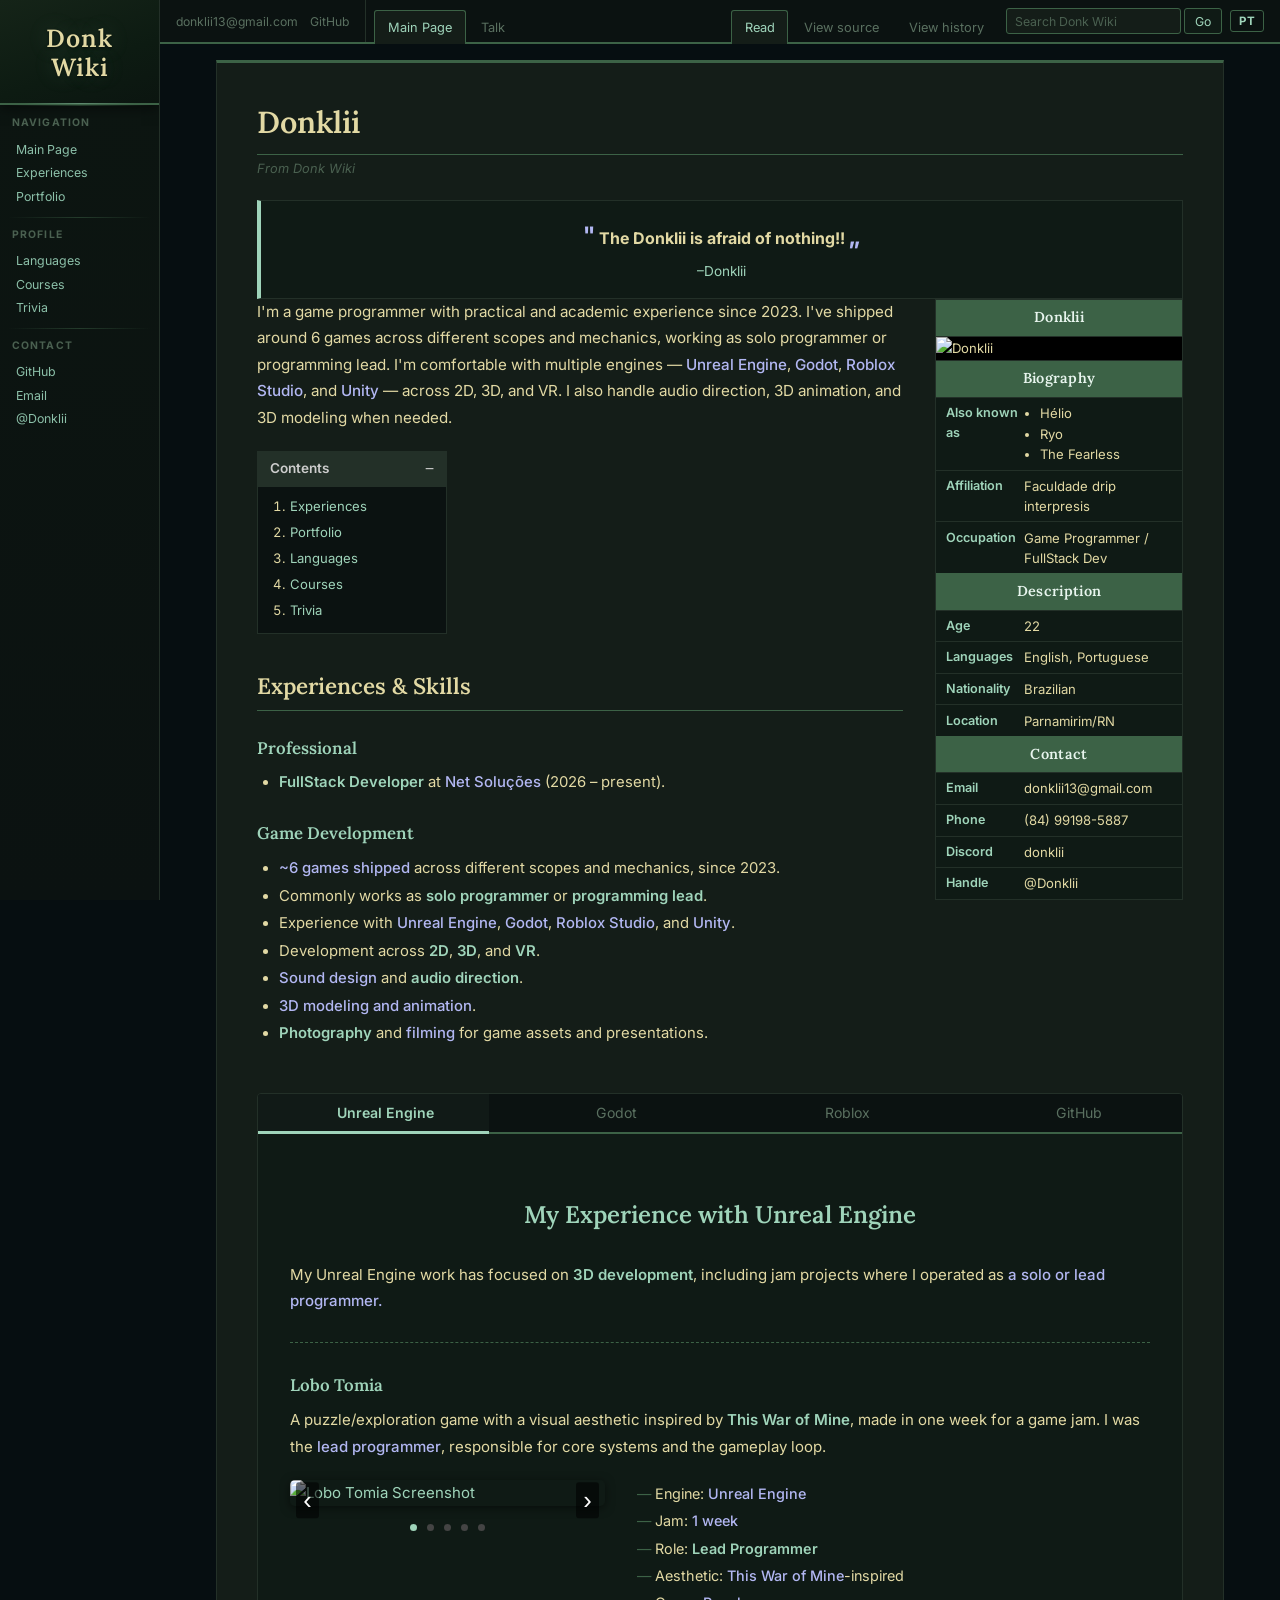
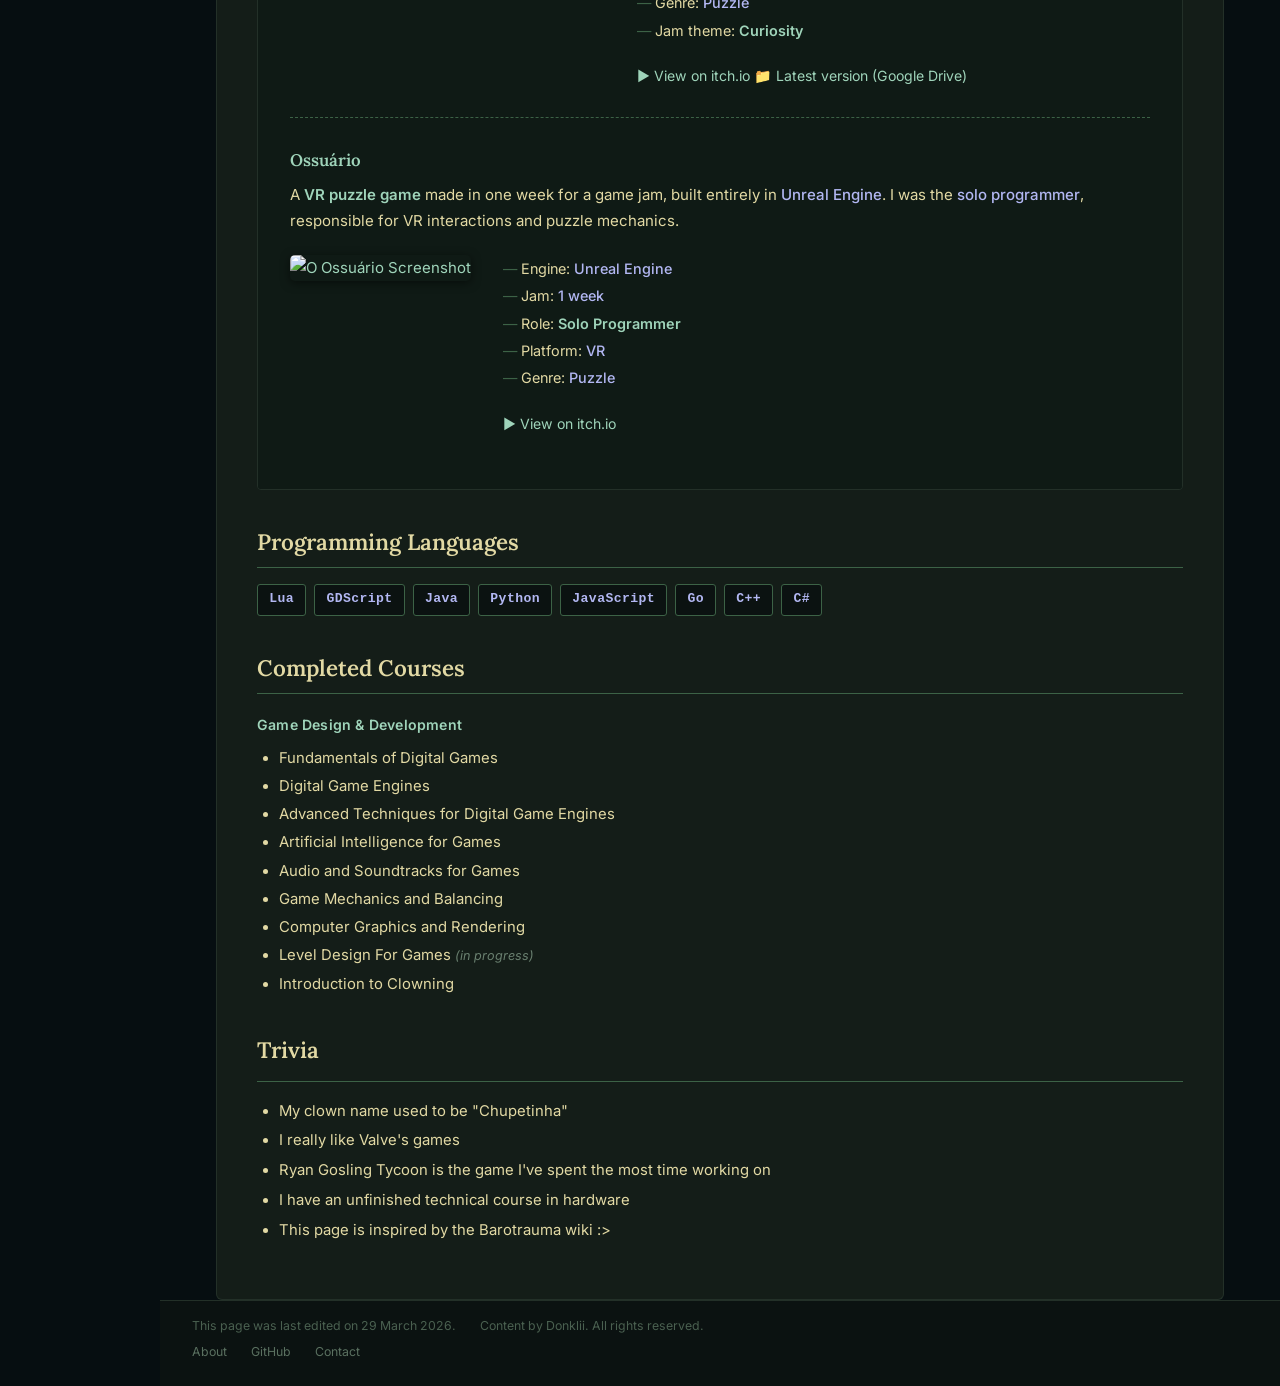
==== commit 2df47a9f: "Add i18n, responsive UI, and lazy tab loading Introduce bilingual i18n support (EN/PT) and a languag" ====
--- a/index.html
+++ b/index.html
@@ -8,7 +8,6 @@
     <link rel="stylesheet" href="Css/avatar.css">
     <link rel="stylesheet" href="Css/portfolio.css">
     <link rel="stylesheet" href="Css/components.css">
-    <script src="JavaScripts/glossario.js"></script>
 </head>
 <body>
 
@@ -19,29 +18,29 @@
         </div>
 
         <div class="portal" id="p-navigation">
-            <h3>Navigation</h3>
+            <h3 data-i18n="nav_title_navigation">Navigation</h3>
             <div class="body">
                 <ul>
-                    <li><a href="#top">Main Page</a></li>
-                    <li><a href="#Experiências">Experiences</a></li>
-                    <li><a href="#portfolio">Portfolio</a></li>
+                    <li><a href="#top" data-i18n="nav_main_page">Main Page</a></li>
+                    <li><a href="#Experiências" data-i18n="nav_experiences">Experiences</a></li>
+                    <li><a href="#portfolio" data-i18n="nav_portfolio">Portfolio</a></li>
                 </ul>
             </div>
         </div>
 
         <div class="portal" id="p-profile">
-            <h3>Profile</h3>
+            <h3 data-i18n="nav_title_profile">Profile</h3>
             <div class="body">
                 <ul>
-                    <li><a href="#linguagens">Languages</a></li>
-                    <li><a href="#materias">Courses</a></li>
-                    <li><a href="#trivia">Trivia</a></li>
+                    <li><a href="#linguagens" data-i18n="nav_languages">Languages</a></li>
+                    <li><a href="#materias" data-i18n="nav_courses">Courses</a></li>
+                    <li><a href="#trivia" data-i18n="nav_trivia">Trivia</a></li>
                 </ul>
             </div>
         </div>
 
         <div class="portal" id="p-contact">
-            <h3>Contact</h3>
+            <h3 data-i18n="nav_title_contact">Contact</h3>
             <div class="body">
                 <ul>
                     <li><a href="https://github.com/Donklii" target="_blank">GitHub</a></li>
@@ -52,8 +51,12 @@
         </div>
     </div>
 
+    <!-- Sidebar overlay (mobile) -->
+    <div id="sidebar-overlay" onclick="closeSidebar()"></div>
+
     <!-- Top navigation head -->
     <div id="mw-head">
+        <button id="menu-toggle" onclick="toggleSidebar()" aria-label="Toggle navigation">&#9776;</button>
         <div id="p-personal">
             <ul>
                 <li><a href="mailto:donklii13@gmail.com">donklii13@gmail.com</a></li>
@@ -63,25 +66,29 @@
         <div id="left-navigation">
             <div id="p-namespaces">
                 <ul>
-                    <li class="selected"><a href="#">Main Page</a></li>
-                    <li><a href="#">Talk</a></li>
+                    <li class="selected"><a href="#" data-i18n="tab_main_page">Main Page</a></li>
+                    <li><a href="#" data-i18n="tab_talk">Talk</a></li>
                 </ul>
             </div>
         </div>
         <div id="right-navigation">
             <div id="p-views">
                 <ul>
-                    <li class="selected"><a href="#">Read</a></li>
-                    <li><a href="#">View source</a></li>
-                    <li><a href="#">View history</a></li>
+                    <li class="selected"><a href="#" data-i18n="tab_read">Read</a></li>
+                    <li><a href="#" data-i18n="tab_view_source">View source</a></li>
+                    <li><a href="#" data-i18n="tab_view_history">View history</a></li>
                 </ul>
             </div>
             <div id="p-search">
                 <form onsubmit="return false;">
-                    <input type="search" id="searchInput" placeholder="Search Donk Wiki" aria-label="Search Donk Wiki">
+                    <input type="search" id="searchInput"
+                           data-i18n-placeholder="search_placeholder"
+                           placeholder="Search Donk Wiki"
+                           aria-label="Search Donk Wiki">
                     <button type="submit">Go</button>
                 </form>
             </div>
+            <button id="lang-toggle" onclick="toggleLanguage()" title="Switch language">PT</button>
         </div>
     </div>
 
@@ -90,17 +97,17 @@
         <div class="container">
             <a id="top"></a>
             <h1 id="firstHeading">Donklii</h1>
-            <div id="siteSub">From Donk Wiki</div>
+            <div id="siteSub" data-i18n="site_sub">From Donk Wiki</div>
 
             <div class="frase">
-                <strong><span class="aspas">"</span> The Donklii is afraid of nothing!! <span class="aspas">„</span></strong>
+                <strong><span class="aspas">"</span> <span data-i18n="quote_text">The Donklii is afraid of nothing!!</span> <span class="aspas">„</span></strong>
                 <p>–Donklii</p>
             </div>
 
             <!-- Main content + sidebar -->
             <div class="corpo">
                 <div class="texto">
-                    <p>
+                    <p data-i18n="intro_p">
                         I'm a game programmer with practical and academic experience since 2023.
                         I've shipped around 6 games across different scopes and mechanics, working as
                         solo programmer or programming lead. I'm comfortable with multiple engines —
@@ -113,54 +120,53 @@
                     <!-- Table of Contents -->
                     <nav class="toc-box">
                         <div class="toc-header">
-                            Contents
+                            <span data-i18n="toc_contents">Contents</span>
                             <button class="toggle-button" onclick="toggleGlossario()">−</button>
                         </div>
                         <ol class="toc-list" id="glossario-list">
-                            <li><a href="#Experiências">Experiences</a></li>
-                            <li><a href="#portfolio">Portfolio</a></li>
-                            <li><a href="#linguagens">Languages</a></li>
-                            <li><a href="#materias">Courses</a></li>
-                            <li><a href="#trivia">Trivia</a></li>
+                            <li><a href="#Experiências" data-i18n="toc_experiences">Experiences</a></li>
+                            <li><a href="#portfolio" data-i18n="toc_portfolio">Portfolio</a></li>
+                            <li><a href="#linguagens" data-i18n="toc_languages">Languages</a></li>
+                            <li><a href="#materias" data-i18n="toc_courses">Courses</a></li>
+                            <li><a href="#trivia" data-i18n="toc_trivia">Trivia</a></li>
                         </ol>
                     </nav>
 
                     <!-- Experiences -->
                     <section id="Experiências">
-                        <h2>Experiences &amp; Skills</h2>
-
-                        <h3>Professional</h3>
+                        <h2 data-i18n="section_experiences">Experiences &amp; Skills</h2>
+
+                        <h3 data-i18n="h3_professional">Professional</h3>
                         <ul class="skills-list">
-                            <li>
+                            <li data-i18n="exp_professional_li">
                                 <span class="cor-secundaria">FullStack Developer</span> at
                                 <span class="destaque">Net Soluções</span> (2026 – present).
                             </li>
                         </ul>
 
-                        <h3>Game Development</h3>
+                        <h3 data-i18n="h3_game_dev">Game Development</h3>
                         <ul class="skills-list">
-                            <li><span class="destaque">~6 games shipped</span> across different scopes and mechanics, since 2023.</li>
-                            <li>Commonly works as <span class="cor-secundaria">solo programmer</span> or <span class="cor-secundaria">programming lead</span>.</li>
-                            <li>Experience with <span class="destaque">Unreal Engine</span>, <span class="destaque">Godot</span>, <span class="destaque">Roblox Studio</span>, and <span class="destaque">Unity</span>.</li>
-                            <li>Development across <span class="cor-secundaria">2D</span>, <span class="cor-secundaria">3D</span>, and <span class="cor-secundaria">VR</span>.</li>
-                            <li><span class="destaque">Sound design</span> and <span class="cor-secundaria">audio direction</span>.</li>
-                            <li><span class="destaque">3D modeling and animation</span>.</li>
-                            <li><span class="cor-secundaria">Photography</span> and <span class="destaque">filming</span> for game assets and presentations.</li>
+                            <li data-i18n="exp_games_1"><span class="destaque">~6 games shipped</span> across different scopes and mechanics, since 2023.</li>
+                            <li data-i18n="exp_games_2">Commonly works as <span class="cor-secundaria">solo programmer</span> or <span class="cor-secundaria">programming lead</span>.</li>
+                            <li data-i18n="exp_games_3">Experience with <span class="destaque">Unreal Engine</span>, <span class="destaque">Godot</span>, <span class="destaque">Roblox Studio</span>, and <span class="destaque">Unity</span>.</li>
+                            <li data-i18n="exp_games_4">Development across <span class="cor-secundaria">2D</span>, <span class="cor-secundaria">3D</span>, and <span class="cor-secundaria">VR</span>.</li>
+                            <li data-i18n="exp_games_5"><span class="destaque">Sound design</span> and <span class="cor-secundaria">audio direction</span>.</li>
+                            <li data-i18n="exp_games_6"><span class="destaque">3D modeling and animation</span>.</li>
+                            <li data-i18n="exp_games_7"><span class="cor-secundaria">Photography</span> and <span class="destaque">filming</span> for game assets and presentations.</li>
                         </ul>
-
                     </section>
                 </div>
 
-                <!-- Sidebar -->
+                <!-- Sidebar / Infobox -->
                 <aside class="avatar">
                     <div class="avatar-title">Donklii</div>
 
                     <img src="https://pbs.twimg.com/profile_images/1708965826345263104/YGhHsi60_400x400.jpg" alt="Donklii">
 
-                    <div class="avatar-title">Biography</div>
-
-                    <div class="avatar-row">
-                        <span class="avatar-label">Also known as</span>
+                    <div class="avatar-title" data-i18n="avatar_title_bio">Biography</div>
+
+                    <div class="avatar-row">
+                        <span class="avatar-label" data-i18n="avatar_also_known">Also known as</span>
                         <span class="avatar-value">
                             <ul>
                                 <li>Hélio</li>
@@ -170,49 +176,49 @@
                         </span>
                     </div>
                     <div class="avatar-row">
-                        <span class="avatar-label">Affiliation</span>
+                        <span class="avatar-label" data-i18n="avatar_affiliation">Affiliation</span>
                         <span class="avatar-value">Faculdade drip interpresis</span>
                     </div>
                     <div class="avatar-row">
-                        <span class="avatar-label">Occupation</span>
-                        <span class="avatar-value">Game Programmer / FullStack Dev</span>
-                    </div>
-
-                    <div class="avatar-title">Description</div>
-
-                    <div class="avatar-row">
-                        <span class="avatar-label">Age</span>
+                        <span class="avatar-label" data-i18n="avatar_occupation">Occupation</span>
+                        <span class="avatar-value" data-i18n="avatar_occupation_val">Game Programmer / FullStack Dev</span>
+                    </div>
+
+                    <div class="avatar-title" data-i18n="avatar_title_desc">Description</div>
+
+                    <div class="avatar-row">
+                        <span class="avatar-label" data-i18n="avatar_age">Age</span>
                         <span class="avatar-value">22</span>
                     </div>
                     <div class="avatar-row">
-                        <span class="avatar-label">Languages</span>
-                        <span class="avatar-value">English, Portuguese</span>
-                    </div>
-                    <div class="avatar-row">
-                        <span class="avatar-label">Nationality</span>
-                        <span class="avatar-value">Brazilian</span>
-                    </div>
-                    <div class="avatar-row">
-                        <span class="avatar-label">Location</span>
+                        <span class="avatar-label" data-i18n="avatar_lang_label">Languages</span>
+                        <span class="avatar-value" data-i18n="avatar_lang_val">English, Portuguese</span>
+                    </div>
+                    <div class="avatar-row">
+                        <span class="avatar-label" data-i18n="avatar_nationality">Nationality</span>
+                        <span class="avatar-value" data-i18n="avatar_nationality_val">Brazilian</span>
+                    </div>
+                    <div class="avatar-row">
+                        <span class="avatar-label" data-i18n="avatar_location">Location</span>
                         <span class="avatar-value">Parnamirim/RN</span>
                     </div>
 
-                    <div class="avatar-title">Contact</div>
-
-                    <div class="avatar-row">
-                        <span class="avatar-label">Email</span>
+                    <div class="avatar-title" data-i18n="avatar_title_contact">Contact</div>
+
+                    <div class="avatar-row">
+                        <span class="avatar-label" data-i18n="avatar_email">Email</span>
                         <span class="avatar-value">donklii13@gmail.com</span>
                     </div>
                     <div class="avatar-row">
-                        <span class="avatar-label">Phone</span>
+                        <span class="avatar-label" data-i18n="avatar_phone">Phone</span>
                         <span class="avatar-value">(84) 99198-5887</span>
                     </div>
                     <div class="avatar-row">
-                        <span class="avatar-label">Discord</span>
+                        <span class="avatar-label" data-i18n="avatar_discord">Discord</span>
                         <span class="avatar-value">donklii</span>
                     </div>
                     <div class="avatar-row">
-                        <span class="avatar-label">Handle</span>
+                        <span class="avatar-label" data-i18n="avatar_handle">Handle</span>
                         <span class="avatar-value">@Donklii</span>
                     </div>
                 </aside>
@@ -221,354 +227,34 @@
             <!-- Portfolio -->
             <div id="portfolio" class="aba-container">
                 <div class="abas">
-                    <button class="aba ativa" onclick="mudarAba('aba4', this)"><img class="aba-icon" src="https://cdn.simpleicons.org/unrealengine" alt="">Unreal Engine</button>
-                    <button class="aba" onclick="mudarAba('aba2', this)"><img class="aba-icon" src="https://cdn.simpleicons.org/godotengine" alt="">Godot</button>
-                    <button class="aba" onclick="mudarAba('aba1', this)"><img class="aba-icon" src="https://cdn.simpleicons.org/roblox" alt="">Roblox</button>
-                    <button class="aba" onclick="mudarAba('aba3', this)"><img class="aba-icon" src="https://cdn.simpleicons.org/github" alt="">GitHub</button>
+                    <button class="aba ativa" data-tab="aba4">
+                        <img class="aba-icon" src="https://cdn.simpleicons.org/unrealengine" alt="">
+                        <span data-i18n="tab_unreal">Unreal Engine</span>
+                    </button>
+                    <button class="aba" data-tab="aba2">
+                        <img class="aba-icon" src="https://cdn.simpleicons.org/godotengine" alt="">
+                        <span data-i18n="tab_godot">Godot</span>
+                    </button>
+                    <button class="aba" data-tab="aba1">
+                        <img class="aba-icon" src="https://cdn.simpleicons.org/roblox" alt="">
+                        <span data-i18n="tab_roblox">Roblox</span>
+                    </button>
+                    <button class="aba" data-tab="aba3">
+                        <img class="aba-icon" src="https://cdn.simpleicons.org/github" alt="">
+                        <span data-i18n="tab_github">GitHub</span>
+                    </button>
                 </div>
 
-                <!-- Roblox -->
-                <div class="conteudo-aba" id="aba1" style="display:none">
-                    <h2 class="tab-title">My Experience with Roblox</h2>
-
-                    <p>
-                        Over the years I've built solid familiarity with <span class="cor-secundaria">Roblox Studio</span> —
-                        my first and favority game engine.
-                    </p>
-
-                    <p>
-                        My <span class="cor-secundaria">first published game</span> on Roblox was this one.
-                        It's… not good. But it got finished — and that is very important.
-                    </p>
-
-                    <div class="game-card">
-                        <a href="https://www.roblox.com/pt/games/14724944256/Escape-from-the-SKIBIDI-TOILETS-OBBY" target="_blank">
-                            <img class="game-card__img"
-                                 src="https://tr.rbxcdn.com/180DAY-92277e6c165ccb321d636245b5420888/768/432/Image/Webp/noFilter"
-                                 alt="First Roblox Game Screenshot">
-                        </a>
-                        <div>
-                            <ul class="game-card__meta">
-                                <li>Platform: <span class="destaque">Roblox</span></li>
-                                <li>Role: <span class="cor-secundaria">Solo programmer</span></li>
-                                <li>Genre: <span class="destaque">Plataformer</span></li>
-                            </ul>
-                            <a class="play-link" href="https://www.roblox.com/pt/games/14724944256/Escape-from-the-SKIBIDI-TOILETS-OBBY" target="_blank">▶ Play on Roblox</a>
-                        </div>
-                    </div>
-
-                    <hr>
-
-                    <h3>Ryan Gosling Tycoon</h3>
-                    <p>
-                        A much more ambitious project — coming soon.
-                        The idea is to relive iconic Ryan Gosling movies and stories — be him, literally.
-                    </p>
-
-                    <h4>Presentation Video</h4>
-                    <div class="video-embed">
-                        <iframe
-                            src="https://www.youtube.com/embed/dQw4w9WgXcQ?si=woS4C9GYoIRXTvm3"
-                            title="YouTube video player"
-                            frameborder="0"
-                            allow="accelerometer; autoplay; clipboard-write; encrypted-media; gyroscope; picture-in-picture; web-share"
-                            referrerpolicy="strict-origin-when-cross-origin"
-                            allowfullscreen>
-                        </iframe>
-                    </div>
-
-                    <hr>
-
-                    <h3>Morse Code (morse offline!!)</h3>
-                    <p>
-                        A game made in <span class="cor-secundaria">4 hours</span> with no purpose whatsoever,
-                        in the middle of the night.
-                    </p>
-                    <div class="game-card">
-                        <a href="https://www.roblox.com/pt/games/105263048806518/Morse-code" target="_blank">
-                            <img class="game-card__img"
-                                 src="https://tr.rbxcdn.com/180DAY-9fc9553fb4ab84a32211f3a9930a5334/768/432/Image/Webp/noFilter"
-                                 alt="Morse Code Screenshot">
-                        </a>
-                        <div>
-                            <ul class="game-card__meta">
-                                <li>Platform: <span class="destaque">Roblox</span></li>
-                                <li>Time: <span class="cor-secundaria">4 hours</span></li>
-                                <li>Role: <span class="cor-secundaria">Solo Programmer</span></li>
-                            </ul>
-                            <a class="play-link" href="https://www.roblox.com/pt/games/105263048806518/Morse-code" target="_blank">▶ Play on Roblox</a>
-                        </div>
-                    </div>
-                </div>
-
-                <!-- Godot -->
-                <div class="conteudo-aba" id="aba2" style="display:none">
-                    <h2 class="tab-title">My Experience with Godot</h2>
-
-                    <p>
-                        I've spent around <span class="cor-secundaria">500 hours</span> in the
-                        <span class="cor-secundaria">Godot Engine</span>, mostly focused on
-                        <span class="destaque">2D programming</span> and <span class="destaque">audio implementation</span>.
-                    </p>
-
-                    <hr>
-
-                    <h3>Funcionário do Dia</h3>
-                    <p>
-                        A <span class="cor-secundaria">memory game</span> inspired by old browser games — made in only 3 hours
-                        for a game jam, where I served as <span class="destaque">lead programmer</span>.
-                        You play as an overworked office employee trying to survive the day.
-                    </p>
-                    <div class="game-card">
-                        <div class="carousel"
-                             data-images='["https://img.itch.zone/aW1nLzIxMDU3MjkxLnBuZw==/315x250%23c/l3uJ9J.png","Imagens/Funcionario do dia gameplay.png","Imagens/Funcionario do dia gameplay 1.png"]'
-                             data-index="0">
-                            <button class="carousel-btn carousel-prev" onclick="carouselNav(this,-1)">&#8249;</button>
-                            <a href="https://cynder71.itch.io/funcionrio-do-dia" target="_blank">
-                                <img class="game-card__img carousel-img"
-                                     src="https://img.itch.zone/aW1nLzIxMDU3MjkxLnBuZw==/315x250%23c/l3uJ9J.png"
-                                     alt="Funcionário do Dia Screenshot">
-                            </a>
-                            <button class="carousel-btn carousel-next" onclick="carouselNav(this,1)">&#8250;</button>
-                            <div class="carousel-dots">
-                                <span class="carousel-dot active"></span>
-                                <span class="carousel-dot"></span>
-                                <span class="carousel-dot"></span>
-                            </div>
-                        </div>
-                        <div>
-                            <ul class="game-card__meta">
-                                <li>Jam: <span class="destaque">3 hour</span></li>
-                                <li>Role: <span class="cor-secundaria">Lead Programmer</span></li>
-                                <li>Genre: <span class="destaque">Puzzle</span></li>
-                                <li>Jam theme: <span class="cor-secundaria">Air Conditioning</span></li>
-                            </ul>
-                            <a class="play-link" href="https://cynder71.itch.io/funcionrio-do-dia" target="_blank">▶ Play on itch.io</a>
-                        </div>
-                    </div>
-
-                    <hr>
-
-                    <h3>Poltermafia</h3>
-                    <p>
-                        A puzzle game made in one week for a game jam, built around the theme of
-                        <span class="destaque">possession</span>. I was the <span class="cor-secundaria">solo programmer</span>.
-                    </p>
-                    <div class="game-card">
-                        <div class="carousel"
-                             data-images='["Imagens/Poltermafia Menu.png","Imagens/Poltermafia gameplay.png"]'
-                             data-index="0">
-                            <button class="carousel-btn carousel-prev" onclick="carouselNav(this,-1)">&#8249;</button>
-                            <img class="game-card__img carousel-img"
-                                 src="Imagens/Poltermafia Menu.png"
-                                 alt="Poltermafia Screenshot">
-                            <button class="carousel-btn carousel-next" onclick="carouselNav(this,1)">&#8250;</button>
-                            <div class="carousel-dots">
-                                <span class="carousel-dot active"></span>
-                                <span class="carousel-dot"></span>
-                            </div>
-                        </div>
-                        <div>
-                            <ul class="game-card__meta">
-                                <li>Engine: <span class="destaque">Godot</span></li>
-                                <li>Jam: <span class="destaque">1 week</span></li>
-                                <li>Role: <span class="cor-secundaria">Solo Programmer</span></li>
-                                <li>Genre: <span class="destaque">Puzzle</span></li>
-                                <li>Jam theme: <span class="cor-secundaria">Possession</span></li>
-                            </ul>
-                        </div>
-                    </div>
-
-                    <hr>
-
-                    <h3>Arce Armorum</h3>
-                    <p>
-                        A discontinued demo following a wizard searching for his magical staff, fighting living weapons
-                        that guard a castle. I handled all <span class="destaque">programming</span> and
-                        <span class="destaque">audio direction</span>; visuals were done by another team member.
-                    </p>
-                    <p>The published version is <span class="cor-secundaria">not the latest build</span> — several improvements were made afterward but never released.</p>
-                    <div class="game-card">
-                        <div class="game-card__media">
-                            <div class="carousel"
-                                 data-images='["https://img.itch.zone/aW1hZ2UvMjk2MDI2NC8xNzcwOTg5NS5qcGc=/347x500/36bvMI.jpg","https://img.itch.zone/aW1hZ2UvMjk2MDI2NC8xNzcwOTg5Ni5qcGc=/347x500/Nwemw3.jpg","https://img.itch.zone/aW1hZ2UvMjk2MDI2NC8xNzcwOTg5OC5qcGc=/347x500/%2FDv4iQ.jpg"]'
-                                 data-index="0">
-                                <button class="carousel-btn carousel-prev" onclick="carouselNav(this,-1)">&#8249;</button>
-                                <a href="https://astospam.itch.io/arcearmorum" target="_blank">
-                                    <img class="game-card__img carousel-img"
-                                         src="https://img.itch.zone/aW1hZ2UvMjk2MDI2NC8xNzcwOTg5NS5qcGc=/347x500/36bvMI.jpg"
-                                         alt="Arce Armorum Screenshot">
-                                </a>
-                                <button class="carousel-btn carousel-next" onclick="carouselNav(this,1)">&#8250;</button>
-                                <div class="carousel-dots">
-                                    <span class="carousel-dot active"></span>
-                                    <span class="carousel-dot"></span>
-                                    <span class="carousel-dot"></span>
-                                </div>
-                            </div>
-                            <div class="video-embed">
-                                <iframe
-                                    src="https://player.vimeo.com/video/1007499373?badge=0&amp;autopause=0&amp;player_id=0&amp;app_id=58479"
-                                    frameborder="0"
-                                    allow="autoplay; fullscreen; picture-in-picture; clipboard-write; encrypted-media"
-                                    title="Arce Armorum Demo Trailer">
-                                </iframe>
-                            </div>
-                            <p class="img-caption">Trailer produced by a team member who also composed the <span class="destaque">music</span>.</p>
-                        </div>
-                        <div>
-                            <ul class="game-card__meta">
-                                <li>Engine: <span class="destaque">Godot</span></li>
-                                <li>Genre: <span class="destaque">Metroidvania</span></li>
-                                <li>Role: <span class="cor-secundaria">Programmer &amp; Audio Director</span></li>
-                                <li>Status: <span class="cor-secundaria">Discontinued Demo</span></li>
-                            </ul>
-                            <a class="play-link" href="https://astospam.itch.io/arcearmorum" target="_blank">▶ View on itch.io</a>
-                        </div>
-                    </div>
-                    <script src="https://player.vimeo.com/api/player.js"></script>
-
-                    <hr>
-
-                    <h3>Other Projects</h3>
-                    <p>
-                        I also worked on smaller projects as <span class="destaque">experiments</span> or for
-                        <span class="cor-secundaria">university coursework</span>.
-                    </p>
-                    <p>
-                        One example is an <span class="cor-secundaria">unnamed game</span> built to demonstrate
-                        <span class="destaque">AI concepts</span>, featuring:
-                    </p>
-                    <ul class="skills-list">
-                        <li><span class="destaque">Pathfinding algorithms</span></li>
-                        <li><span class="destaque">Autonomous behaviors</span></li>
-                        <li><span class="destaque">Decision trees</span></li>
-                        <li><span class="destaque">Outcome simulation</span></li>
-                    </ul>
-
-                    <img class="inline-img" src="Imagens/JogoSemNome.png" alt="Unnamed AI Game Screenshot">
-
-                    <p>
-                        The player has no direct control — the only interaction is choosing a
-                        <span class="destaque">buff</span> when leveling up; all
-                        <span class="cor-secundaria">NPCs make their own decisions</span>.
-                        The project is available on my <span class="destaque">GitHub</span>.
-                    </p>
-                </div>
-
-                <!-- Unreal Engine -->
-                <div class="conteudo-aba" id="aba4">
-                    <h2 class="tab-title">My Experience with Unreal Engine</h2>
-
-                    <p>
-                        My Unreal Engine work has focused on <span class="cor-secundaria">3D development</span>,
-                        including jam projects where I operated as <span class="destaque">a solo or lead programmer</span>
-                    </p>
-
-                    <hr>
-
-                    <h3>Lobo Tomia</h3>
-                    <p>
-                        A puzzle/exploration game with a visual aesthetic inspired by
-                        <span class="cor-secundaria">This War of Mine</span>, made in one week for a game jam.
-                        I was the <span class="destaque">lead programmer</span>, responsible for core systems and
-                        the gameplay loop.
-                    </p>
-                    <div class="game-card">
-                        <div class="carousel"
-                             data-images='["https://img.itch.zone/aW1nLzI0NjI4MzQ0LmpwZWc=/347x500/Ot70Ym.jpeg","Imagens/LOBO tomia Menu.png","Imagens/Lobo tomia gameplay 1.png","Imagens/Lobo tomia gameplay 2.png","Imagens/Lobo tomia gameplay 3.png"]'
-                             data-index="0">
-                            <button class="carousel-btn carousel-prev" onclick="carouselNav(this,-1)">&#8249;</button>
-                            <a href="https://manoivans.itch.io/curioso" target="_blank">
-                                <img class="game-card__img carousel-img"
-                                     src="https://img.itch.zone/aW1nLzI0NjI4MzQ0LmpwZWc=/347x500/Ot70Ym.jpeg"
-                                     alt="Lobo Tomia Screenshot"
-                                     style="max-width: 250px;">
-                            </a>
-                            <button class="carousel-btn carousel-next" onclick="carouselNav(this,1)">&#8250;</button>
-                            <div class="carousel-dots">
-                                <span class="carousel-dot active"></span>
-                                <span class="carousel-dot"></span>
-                                <span class="carousel-dot"></span>
-                                <span class="carousel-dot"></span>
-                                <span class="carousel-dot"></span>
-                            </div>
-                        </div>
-                        <div>
-                            <ul class="game-card__meta">
-                                <li>Engine: <span class="destaque">Unreal Engine</span></li>
-                                <li>Jam: <span class="destaque">1 week</span></li>
-                                <li>Role: <span class="cor-secundaria">Lead Programmer</span></li>
-                                <li>Aesthetic: <span class="destaque">This War of Mine</span>-inspired</li>
-                                <li>Genre: <span class="destaque">Puzzle</span></li>
-                                <li>Jam theme: <span class="cor-secundaria">Curiosity</span></li>
-                            </ul>
-                            <a class="play-link" href="https://manoivans.itch.io/curioso" target="_blank">▶ View on itch.io</a>
-                            <a class="play-link" href="https://drive.google.com/drive/folders/19tQ8nBTlCxDYN8782nGzo_Lo-6YodwWl?usp=drive_link" target="_blank">📁 Latest version (Google Drive)</a>
-                        </div>
-                    </div>
-
-                    <hr>
-
-                    <h3>Ossuário</h3>
-                    <p>
-                        A <span class="cor-secundaria">VR puzzle game</span> made in one week for a game jam,
-                        built entirely in <span class="destaque">Unreal Engine</span>. I was the
-                        <span class="destaque">solo programmer</span>, responsible for VR interactions and
-                        puzzle mechanics.
-                    </p>
-                    <div class="game-card">
-                        <a href="https://itch.io/jam/motor-jam/rate/3614179" target="_blank">
-                            <img class="game-card__img"
-                                 src="https://img.itch.zone/aW1nLzIxNTEyMjA4LnBuZw==/315x250%23c/2jQLEU.png"
-                                 alt="O Ossuário Screenshot">
-                        </a>
-                        <div>
-                            <ul class="game-card__meta">
-                                <li>Engine: <span class="destaque">Unreal Engine</span></li>
-                                <li>Jam: <span class="destaque">1 week</span></li>
-                                <li>Role: <span class="cor-secundaria">Solo Programmer</span></li>
-                                <li>Platform: <span class="destaque">VR</span></li>
-                                <li>Genre: <span class="destaque">Puzzle</span></li>
-                            </ul>
-                            <a class="play-link" href="https://itch.io/jam/motor-jam/rate/3614179" target="_blank">▶ View on itch.io</a>
-                        </div>
-                    </div>
-                </div>
-
-                <!-- GitHub -->
-                <div class="conteudo-aba" id="aba3" style="display:none">
-                    <div class="github-tab">
-                        <h2 class="tab-title">My GitHub</h2>
-
-                        <p>
-                            My <span class="cor-secundaria">GitHub</span> isn't the most active place.
-                            Since I work mostly on <span class="cor-secundaria">Roblox projects</span> —
-                            which are hosted on their own platform — I don't usually push much there.
-                        </p>
-                        <p>
-                            Because I usually work solo, I tend to write code for myself and keep it clean
-                            enough to follow later rather than heavily commenting it.
-                        </p>
-                        <p>
-                            That said, there is some public content: mostly
-                            <span class="cor-secundaria">university projects</span> and experiments
-                            with <span class="cor-secundaria">Godot</span> and web technologies.
-                        </p>
-
-                        <a href="https://github.com/Donklii" target="_blank" title="Visit my GitHub profile">
-                            <img class="github-logo"
-                                 src="https://github.githubassets.com/images/modules/logos_page/GitHub-Mark.png"
-                                 alt="GitHub">
-                        </a>
-                        <p class="img-caption">Click the logo to check it out — if you're curious!</p>
-                    </div>
-                </div>
+                <!-- Tab content — loaded lazily via fetch (partials/) -->
+                <div class="conteudo-aba" id="aba1" style="display:none"></div>
+                <div class="conteudo-aba" id="aba2" style="display:none"></div>
+                <div class="conteudo-aba" id="aba4"></div>
+                <div class="conteudo-aba" id="aba3" style="display:none"></div>
             </div>
 
             <!-- Languages -->
             <section id="linguagens">
-                <h2>Programming Languages</h2>
+                <h2 data-i18n="section_prog_languages">Programming Languages</h2>
                 <div class="lang-grid">
                     <span class="lang-pill">Lua</span>
                     <span class="lang-pill">GDScript</span>
@@ -583,32 +269,32 @@
 
             <!-- Courses -->
             <section id="materias">
-                <h2>Completed Courses</h2>
-
-                <p class="course-group-title">Game Design &amp; Development</p>
+                <h2 data-i18n="section_courses">Completed Courses</h2>
+
+                <p class="course-group-title" data-i18n="course_group_game">Game Design &amp; Development</p>
                 <ul class="course-list">
-                    <li>Fundamentals of Digital Games</li>
-                    <li>Digital Game Engines</li>
-                    <li>Advanced Techniques for Digital Game Engines</li>
-                    <li>Artificial Intelligence for Games</li>
-                    <li>Audio and Soundtracks for Games</li>
-                    <li>Game Mechanics and Balancing</li>
-                    <li>Computer Graphics and Rendering</li>
-                    <li>Level Design For Games <span class="in-progress">(in progress)</span></li>
-                    <li>Introduction to Clowning</li>
+                    <li data-i18n="course_1">Fundamentals of Digital Games</li>
+                    <li data-i18n="course_2">Digital Game Engines</li>
+                    <li data-i18n="course_3">Advanced Techniques for Digital Game Engines</li>
+                    <li data-i18n="course_4">Artificial Intelligence for Games</li>
+                    <li data-i18n="course_5">Audio and Soundtracks for Games</li>
+                    <li data-i18n="course_6">Game Mechanics and Balancing</li>
+                    <li data-i18n="course_7">Computer Graphics and Rendering</li>
+                    <li data-i18n="course_8">Level Design For Games <span class="in-progress">(in progress)</span></li>
+                    <li data-i18n="course_9">Introduction to Clowning</li>
                 </ul>
             </section>
 
             <!-- Trivia -->
             <section id="trivia">
-                <h2 class="trivia-titulo">Trivia</h2>
+                <h2 class="trivia-titulo" data-i18n="section_trivia">Trivia</h2>
                 <hr class="trivia-linha">
                 <ul class="trivia-list">
-                    <li>My clown name used to be "Chupetinha"</li>
-                    <li>I really like valve's games</li>
-                    <li>Ryan Gosling Tycoon is the game I've spent the most time working on</li>
-                    <li>I have an unfinished technical course in hardware</li>
-                    <li>This page is inspired by the Barotrauma wiki :></li>
+                    <li data-i18n="trivia_1">My clown name used to be "Chupetinha"</li>
+                    <li data-i18n="trivia_2">I really like Valve's games</li>
+                    <li data-i18n="trivia_3">Ryan Gosling Tycoon is the game I've spent the most time working on</li>
+                    <li data-i18n="trivia_4">I have an unfinished technical course in hardware</li>
+                    <li data-i18n="trivia_5">This page is inspired by the Barotrauma wiki :></li>
                 </ul>
             </section>
 
@@ -618,16 +304,18 @@
     <!-- Footer -->
     <div id="footer" role="contentinfo">
         <ul id="footer-info">
-            <li>This page was last edited on 29 March 2026.</li>
-            <li>Content by Donklii. All rights reserved.</li>
+            <li data-i18n="footer_edited">This page was last edited on 29 March 2026.</li>
+            <li data-i18n="footer_rights">Content by Donklii. All rights reserved.</li>
         </ul>
         <ul id="footer-places">
-            <li><a href="#">About</a></li>
+            <li><a href="#" data-i18n="footer_about">About</a></li>
             <li><a href="https://github.com/Donklii" target="_blank">GitHub</a></li>
-            <li><a href="mailto:donklii13@gmail.com">Contact</a></li>
+            <li><a href="mailto:donklii13@gmail.com" data-i18n="footer_contact">Contact</a></li>
         </ul>
         <div style="clear:both"></div>
     </div>
 
+    <script src="JavaScripts/i18n.js"></script>
+    <script src="JavaScripts/glossario.js"></script>
 </body>
 </html>
--- a/Css/styles.css
+++ b/Css/styles.css
@@ -477,3 +477,149 @@
   font-family: 'Courier New', monospace;
 }
 
+/* =====================
+   Language toggle
+   ===================== */
+#lang-toggle {
+  background: none;
+  border: 1px solid var(--color-border-hi);
+  color: var(--color-muted);
+  font-size: 0.72rem;
+  font-weight: 700;
+  font-family: var(--font-body);
+  letter-spacing: 0.6px;
+  padding: 0.18rem 0.48rem;
+  border-radius: 3px;
+  cursor: pointer;
+  flex-shrink: 0;
+  transition: background-color 0.15s, color 0.15s;
+}
+
+#lang-toggle:hover {
+  background-color: rgba(159, 212, 186, 0.1);
+  color: #71f0dc;
+}
+
+/* =====================
+   Hamburger button
+   ===================== */
+#menu-toggle {
+  display: none;
+  background: none;
+  border: none;
+  color: var(--color-muted);
+  font-size: 1.35rem;
+  cursor: pointer;
+  padding: 0 0.85rem;
+  align-items: center;
+  height: 100%;
+  flex-shrink: 0;
+  line-height: 1;
+}
+
+#menu-toggle:hover { color: #71f0dc; }
+
+/* Sidebar overlay */
+#sidebar-overlay {
+  display: none;
+  position: fixed;
+  inset: 0;
+  background: rgba(0, 0, 0, 0.55);
+  z-index: 150;
+}
+
+#sidebar-overlay.visible {
+  display: block;
+}
+
+/* =====================
+   Responsive — tablet / mobile
+   ===================== */
+@media (max-width: 768px) {
+
+  /* Sidebar becomes a slide-in drawer */
+  #mw-panel {
+    transform: translateX(-160px);
+    transition: transform 0.25s ease;
+    z-index: 200;
+  }
+
+  #mw-panel.open {
+    transform: translateX(0);
+    box-shadow: 4px 0 20px rgba(0, 0, 0, 0.7);
+  }
+
+  /* Hamburger visible */
+  #menu-toggle {
+    display: flex;
+  }
+
+  /* Top bar full width */
+  #mw-head {
+    left: 0;
+  }
+
+  /* Content no left margin */
+  #content.mw-body {
+    margin-left: 0;
+  }
+
+  /* Footer full width */
+  #footer {
+    margin-left: 0;
+    width: 100%;
+  }
+
+  /* Container narrower padding */
+  .container {
+    width: 100%;
+    padding: 1rem 1rem 1.5rem;
+    border-radius: 0;
+    margin: 0;
+  }
+
+  /* Stack corpo vertically */
+  .corpo {
+    flex-direction: column;
+  }
+
+  /* Avatar full width */
+  .avatar {
+    width: 100%;
+  }
+
+  /* Hide personal links on mobile */
+  #p-personal {
+    display: none;
+  }
+
+  /* Hide namespace tabs on mobile */
+  #left-navigation {
+    display: none;
+  }
+
+  /* Hide view tabs on mobile */
+  #right-navigation #p-views {
+    display: none;
+  }
+
+  /* Shrink search */
+  #p-search #searchInput {
+    width: 130px;
+  }
+}
+
+@media (max-width: 480px) {
+  #p-search #searchInput {
+    width: 100px;
+    font-size: 0.72rem;
+  }
+
+  #p-search button {
+    padding: 0.28rem 0.4rem;
+  }
+
+  h2 { font-size: 1.2rem; }
+  #firstHeading { font-size: 1.55rem; }
+}
+
--- a/Css/portfolio.css
+++ b/Css/portfolio.css
@@ -240,3 +240,38 @@
 }
 
 .github-logo:hover { transform: scale(1.1); }
+
+/* =====================
+   Responsive — portfolio
+   ===================== */
+@media (max-width: 768px) {
+  .conteudo-aba {
+    padding: 1.25rem 1rem;
+  }
+
+  .aba {
+    font-size: 0.78rem;
+    padding: 0.5rem 0.4rem;
+  }
+
+  .aba-icon {
+    display: none;
+  }
+
+  .game-card {
+    flex-direction: column;
+  }
+
+  .game-card__img {
+    max-width: 100%;
+  }
+
+  .carousel {
+    max-width: 100%;
+  }
+
+  .game-card__media {
+    max-width: 100%;
+    width: 100%;
+  }
+}
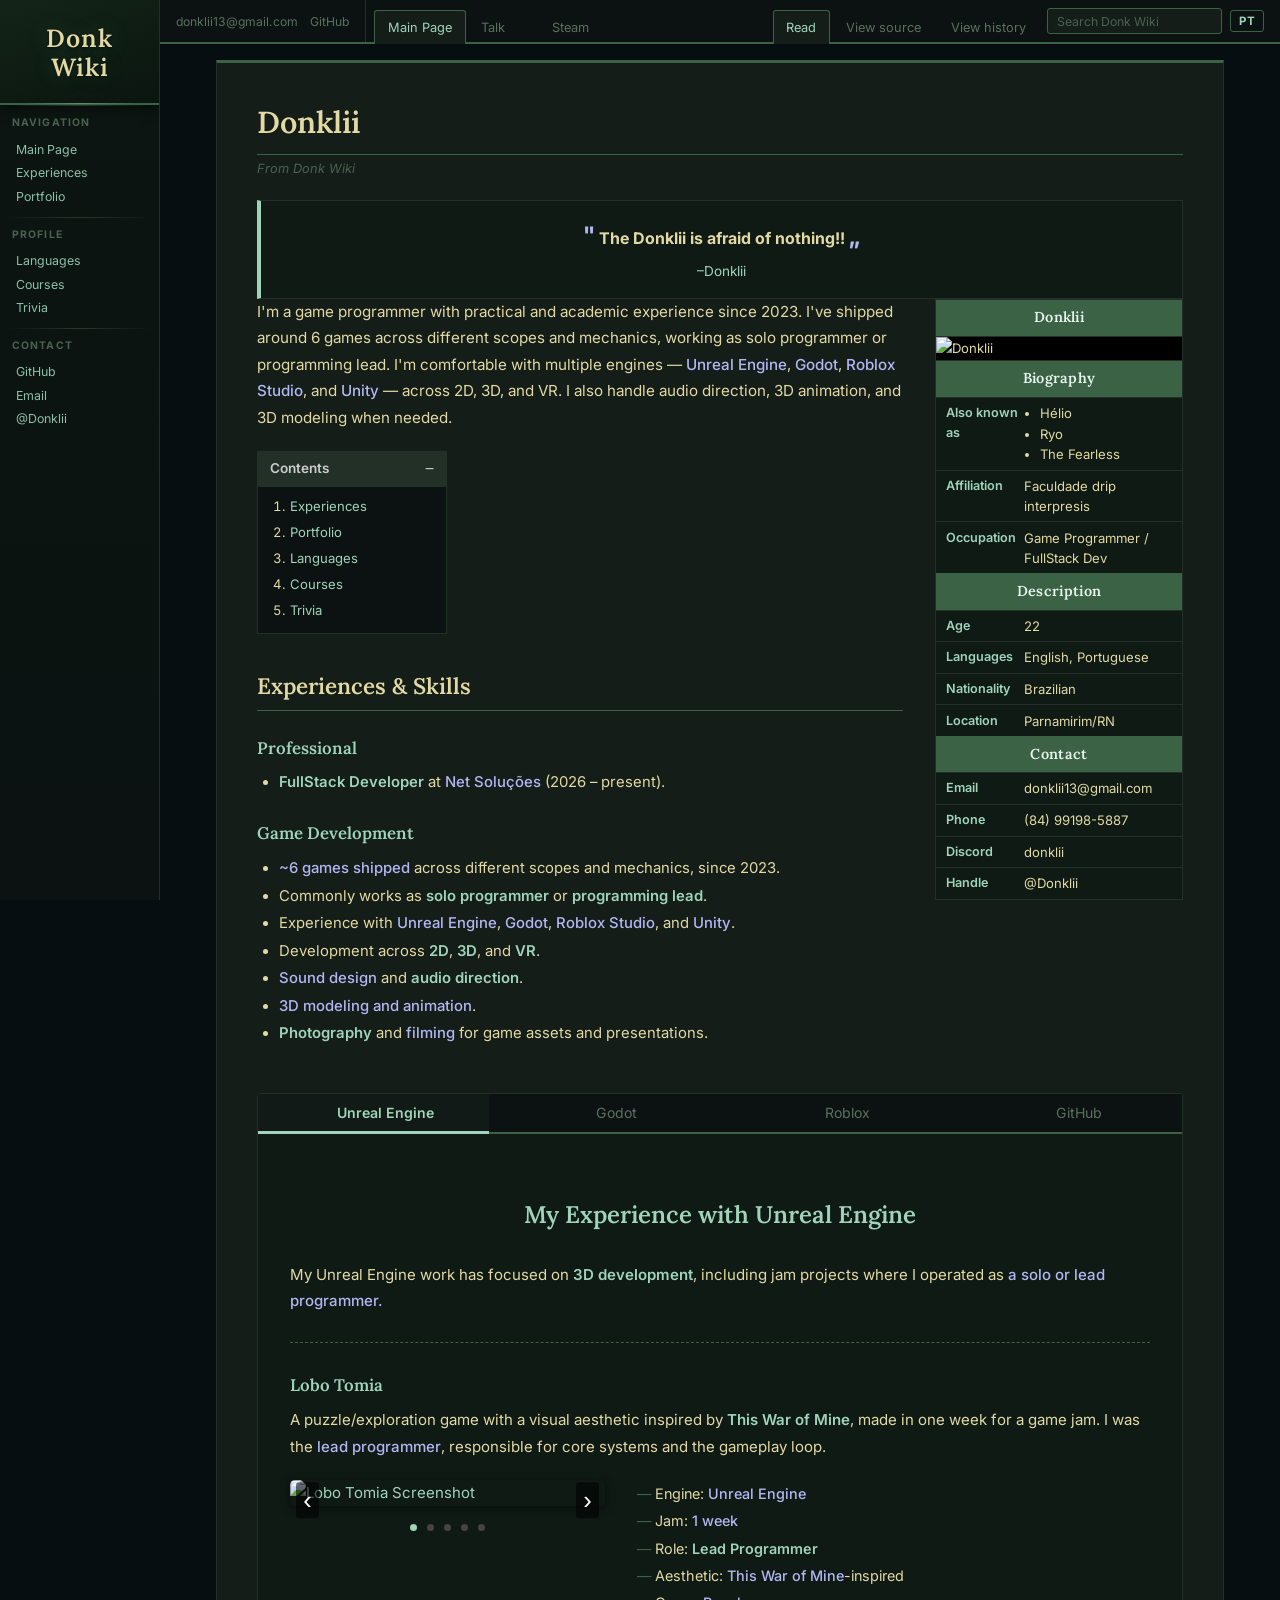
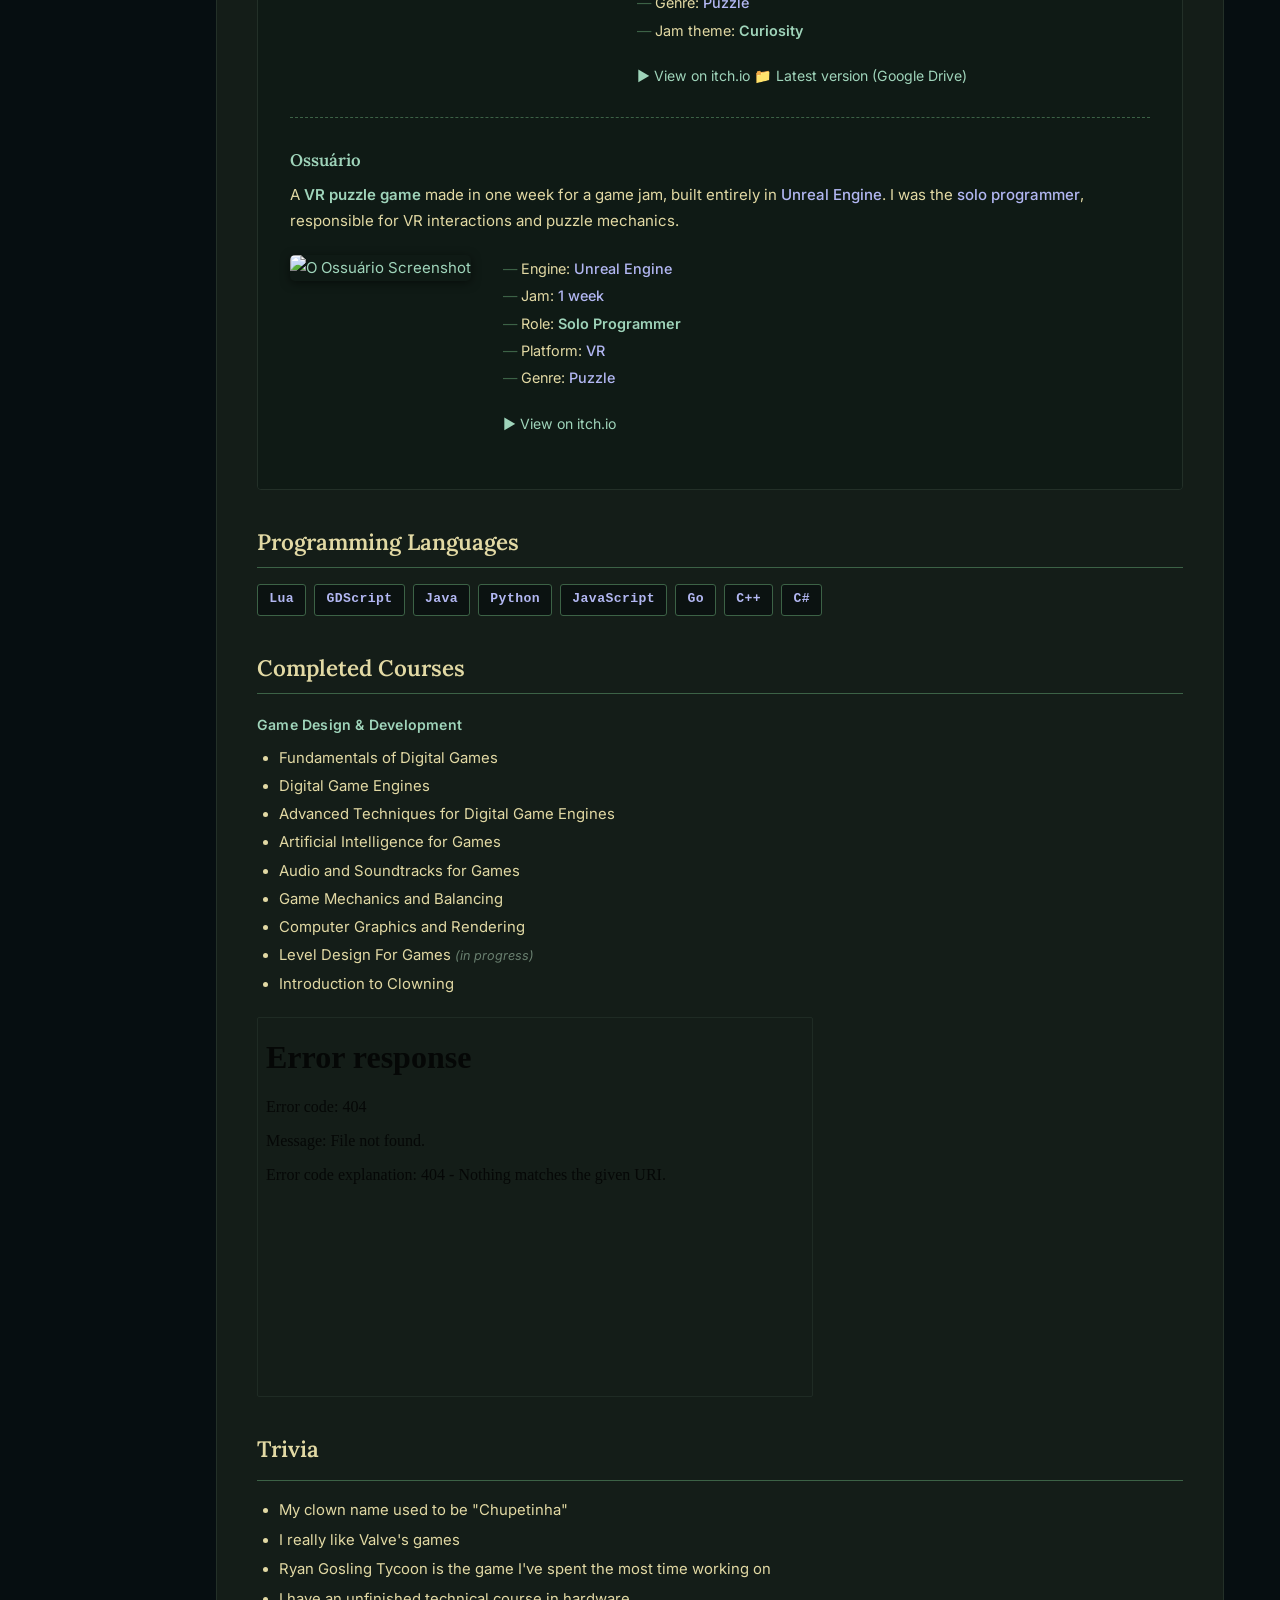
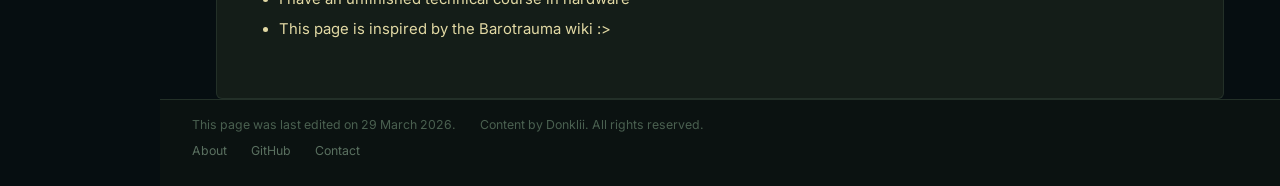
==== commit 2f0d99a0: "Add Steam fetch workflow and web assets Add a GitHub Actions workflow (.github/workflows/fetch-steam" ====
--- a/index.html
+++ b/index.html
@@ -8,6 +8,8 @@
     <link rel="stylesheet" href="Css/avatar.css">
     <link rel="stylesheet" href="Css/portfolio.css">
     <link rel="stylesheet" href="Css/components.css">
+    <script src="JavaScripts/glossario.js"></script>
+    <script src="JavaScripts/i18n.js"></script>
 </head>
 <body>
 
@@ -66,8 +68,13 @@
         <div id="left-navigation">
             <div id="p-namespaces">
                 <ul>
-                    <li class="selected"><a href="#" data-i18n="tab_main_page">Main Page</a></li>
+                    <li class="selected"><a href="index.html" data-i18n="tab_main_page">Main Page</a></li>
                     <li><a href="#" data-i18n="tab_talk">Talk</a></li>
+                    <li>
+                        <a href="steam.html">
+                            <img src="https://cdn.simpleicons.org/steam/9fd4ba" alt="" style="width:13px;height:13px;vertical-align:middle;margin-right:4px;opacity:0.85">Steam
+                        </a>
+                    </li>
                 </ul>
             </div>
         </div>
@@ -80,12 +87,15 @@
                 </ul>
             </div>
             <div id="p-search">
-                <form onsubmit="return false;">
+                <form onsubmit="doSearch(); return false;">
                     <input type="search" id="searchInput"
                            data-i18n-placeholder="search_placeholder"
                            placeholder="Search Donk Wiki"
                            aria-label="Search Donk Wiki">
-                    <button type="submit">Go</button>
+                    <div id="search-nav-buttons" style="display:none">
+                        <button type="button" onclick="prevResult()" title="Anterior">&#8593;</button>
+                        <button type="button" onclick="nextResult()" title="Próximo">&#8595;</button>
+                    </div>
                 </form>
             </div>
             <button id="lang-toggle" onclick="toggleLanguage()" title="Switch language">PT</button>
@@ -227,28 +237,34 @@
             <!-- Portfolio -->
             <div id="portfolio" class="aba-container">
                 <div class="abas">
-                    <button class="aba ativa" data-tab="aba4">
+                    <button class="aba ativa" onclick="mudarAba('aba4', this)">
                         <img class="aba-icon" src="https://cdn.simpleicons.org/unrealengine" alt="">
                         <span data-i18n="tab_unreal">Unreal Engine</span>
                     </button>
-                    <button class="aba" data-tab="aba2">
+                    <button class="aba" onclick="mudarAba('aba2', this)">
                         <img class="aba-icon" src="https://cdn.simpleicons.org/godotengine" alt="">
                         <span data-i18n="tab_godot">Godot</span>
                     </button>
-                    <button class="aba" data-tab="aba1">
+                    <button class="aba" onclick="mudarAba('aba1', this)">
                         <img class="aba-icon" src="https://cdn.simpleicons.org/roblox" alt="">
                         <span data-i18n="tab_roblox">Roblox</span>
                     </button>
-                    <button class="aba" data-tab="aba3">
+                    <button class="aba" onclick="mudarAba('aba3', this)">
                         <img class="aba-icon" src="https://cdn.simpleicons.org/github" alt="">
                         <span data-i18n="tab_github">GitHub</span>
                     </button>
                 </div>
 
-                <!-- Tab content — loaded lazily via fetch (partials/) -->
+                <!-- Roblox -->
                 <div class="conteudo-aba" id="aba1" style="display:none"></div>
+
+                <!-- Godot -->
                 <div class="conteudo-aba" id="aba2" style="display:none"></div>
+
+                <!-- Unreal Engine -->
                 <div class="conteudo-aba" id="aba4"></div>
+
+                <!-- GitHub -->
                 <div class="conteudo-aba" id="aba3" style="display:none"></div>
             </div>
 
@@ -283,6 +299,12 @@
                     <li data-i18n="course_8">Level Design For Games <span class="in-progress">(in progress)</span></li>
                     <li data-i18n="course_9">Introduction to Clowning</li>
                 </ul>
+
+                <iframe
+                    class="certificate-embed"
+                    src="CERTIFICADO-JOGOS%20DIGITAIS.pdf#page=1&toolbar=0&navpanes=0&scrollbar=0"
+                    title="Certificado — Jogos Digitais">
+                </iframe>
             </section>
 
             <!-- Trivia -->
@@ -315,7 +337,8 @@
         <div style="clear:both"></div>
     </div>
 
-    <script src="JavaScripts/i18n.js"></script>
-    <script src="JavaScripts/glossario.js"></script>
+    <script src="https://player.vimeo.com/api/player.js"></script>
+    <script src="JavaScripts/sections.js"></script>
+    <script src="JavaScripts/search.js"></script>
 </body>
 </html>
--- a/Css/portfolio.css
+++ b/Css/portfolio.css
@@ -133,7 +133,7 @@
 .inline-img {
   display: block;
   margin: 1.25rem 0;
-  max-width: 100%;
+  max-width: 45%;
   border-radius: 6px;
   box-shadow: 0 0 10px rgba(0,0,0,0.35);
 }
--- a/Css/components.css
+++ b/Css/components.css
@@ -1,3 +1,89 @@
+/* =====================
+   Search
+   ===================== */
+mark.search-highlight {
+  background-color: #f4d03f;
+  color: #111;
+  border-radius: 2px;
+  padding: 0 1px;
+}
+
+mark.search-highlight.search-current {
+  background-color: #e67e22;
+  color: #fff;
+}
+
+#search-nav-buttons {
+  display: none;
+  align-items: center;
+  gap: 2px;
+  margin-left: 4px;
+}
+
+#search-nav-buttons button {
+  background: none;
+  border: 1px solid #555;
+  border-radius: 3px;
+  color: inherit;
+  cursor: pointer;
+  padding: 1px 5px;
+  font-size: 0.8rem;
+  line-height: 1.4;
+}
+
+#search-nav-buttons button:hover {
+  background: rgba(255,255,255,0.1);
+}
+
+#search-float-bar {
+  display: none;
+  position: fixed;
+  top: 3.2rem;
+  right: 1rem;
+  z-index: 9999;
+  background: #1e1e1e;
+  border: 1px solid #444;
+  border-radius: 5px;
+  padding: 5px 10px;
+  align-items: center;
+  gap: 6px;
+  font-size: 0.82rem;
+  color: #ddd;
+  box-shadow: 0 3px 10px rgba(0,0,0,0.5);
+  pointer-events: auto;
+}
+
+#search-float-bar .search-counter {
+  min-width: 60px;
+  text-align: center;
+}
+
+#search-float-bar button {
+  background: none;
+  border: 1px solid #555;
+  border-radius: 3px;
+  color: #ddd;
+  cursor: pointer;
+  padding: 2px 6px;
+  font-size: 0.8rem;
+  line-height: 1.4;
+}
+
+#search-float-bar button:hover {
+  background: rgba(255,255,255,0.1);
+}
+
+#search-float-bar .search-close {
+  border-color: transparent;
+  font-size: 0.75rem;
+  opacity: 0.6;
+}
+
+#search-float-bar .search-close:hover {
+  opacity: 1;
+  border-color: #555;
+}
+
 /* =====================
    Table of Contents
    ===================== */
@@ -74,6 +160,16 @@
   font-size: 0.85em;
 }
 
+.certificate-embed {
+  display: block;
+  width: 60%;
+  height: 380px;
+  margin-top: 1.2rem;
+  border: 1px solid var(--color-border, #a2a9b1);
+  border-radius: 2px;
+  opacity: 0.75;
+}
+
 /* =====================
    Trivia
    ===================== */
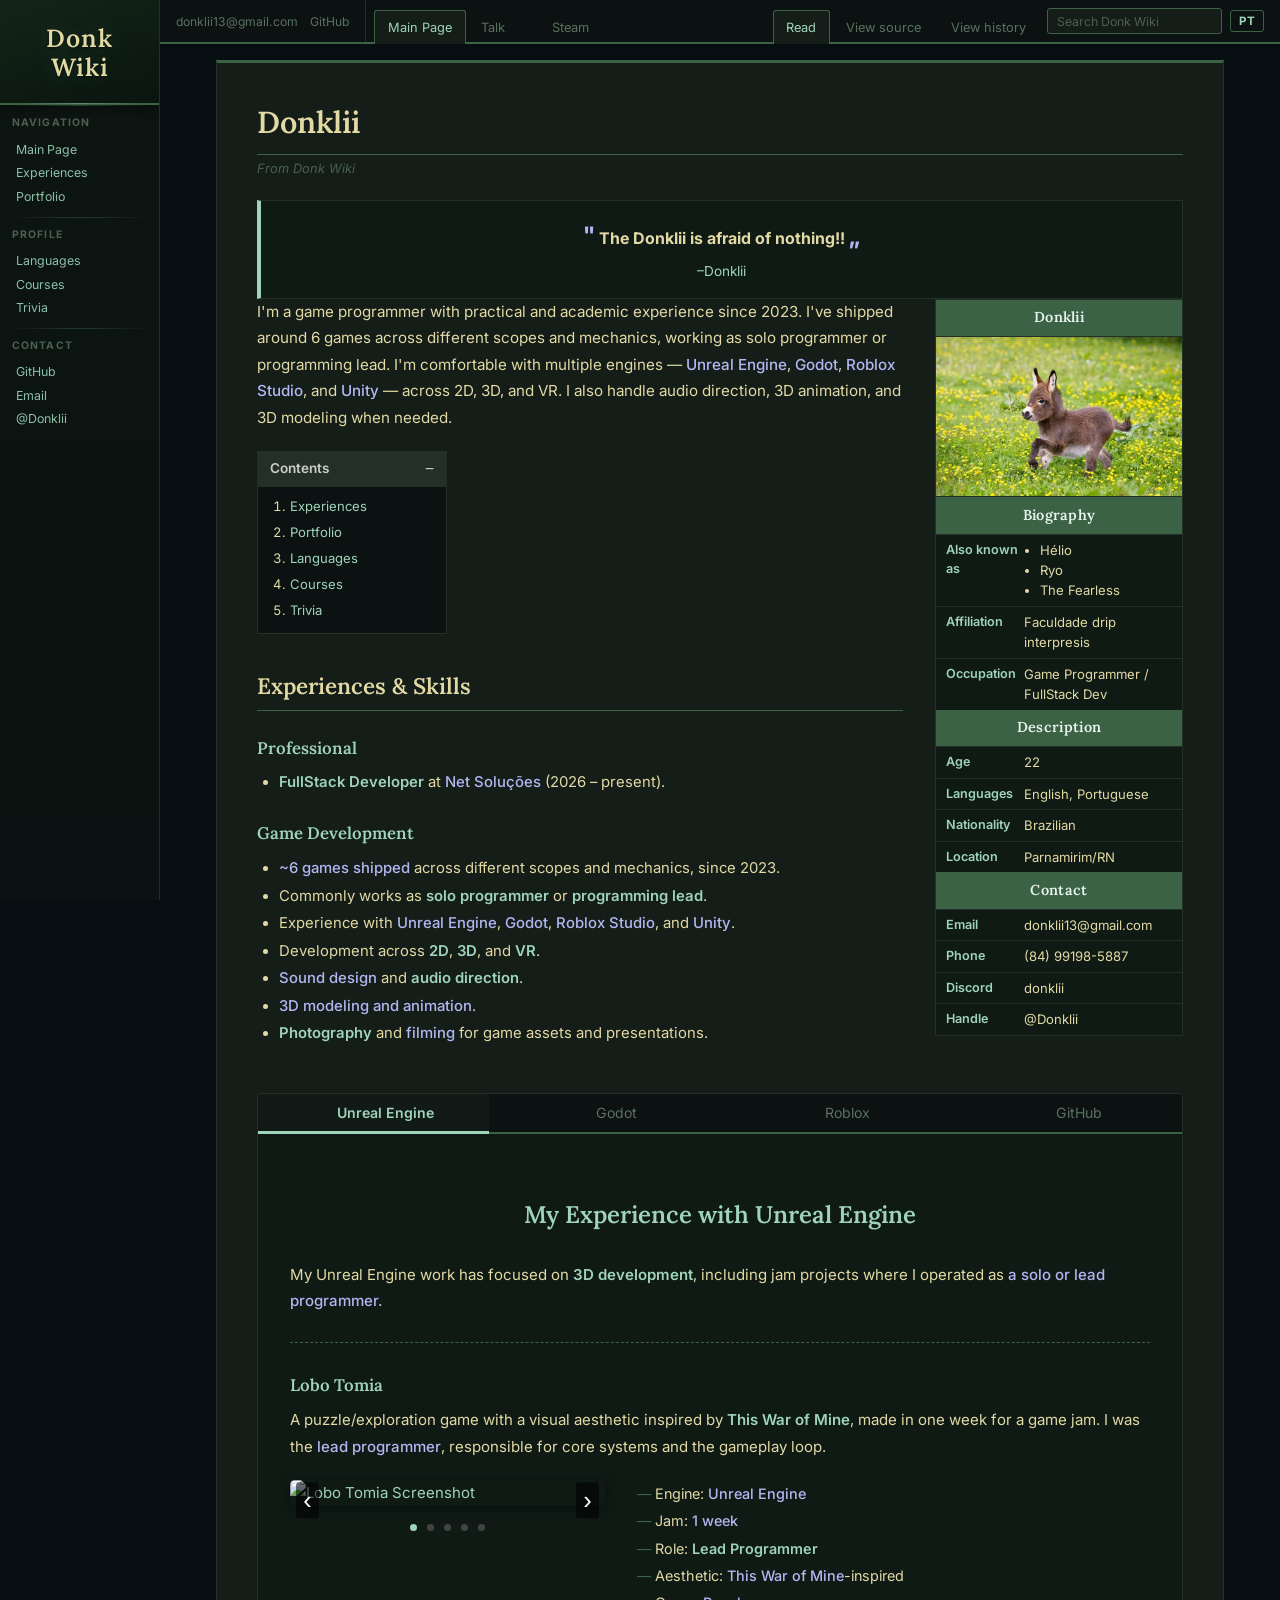
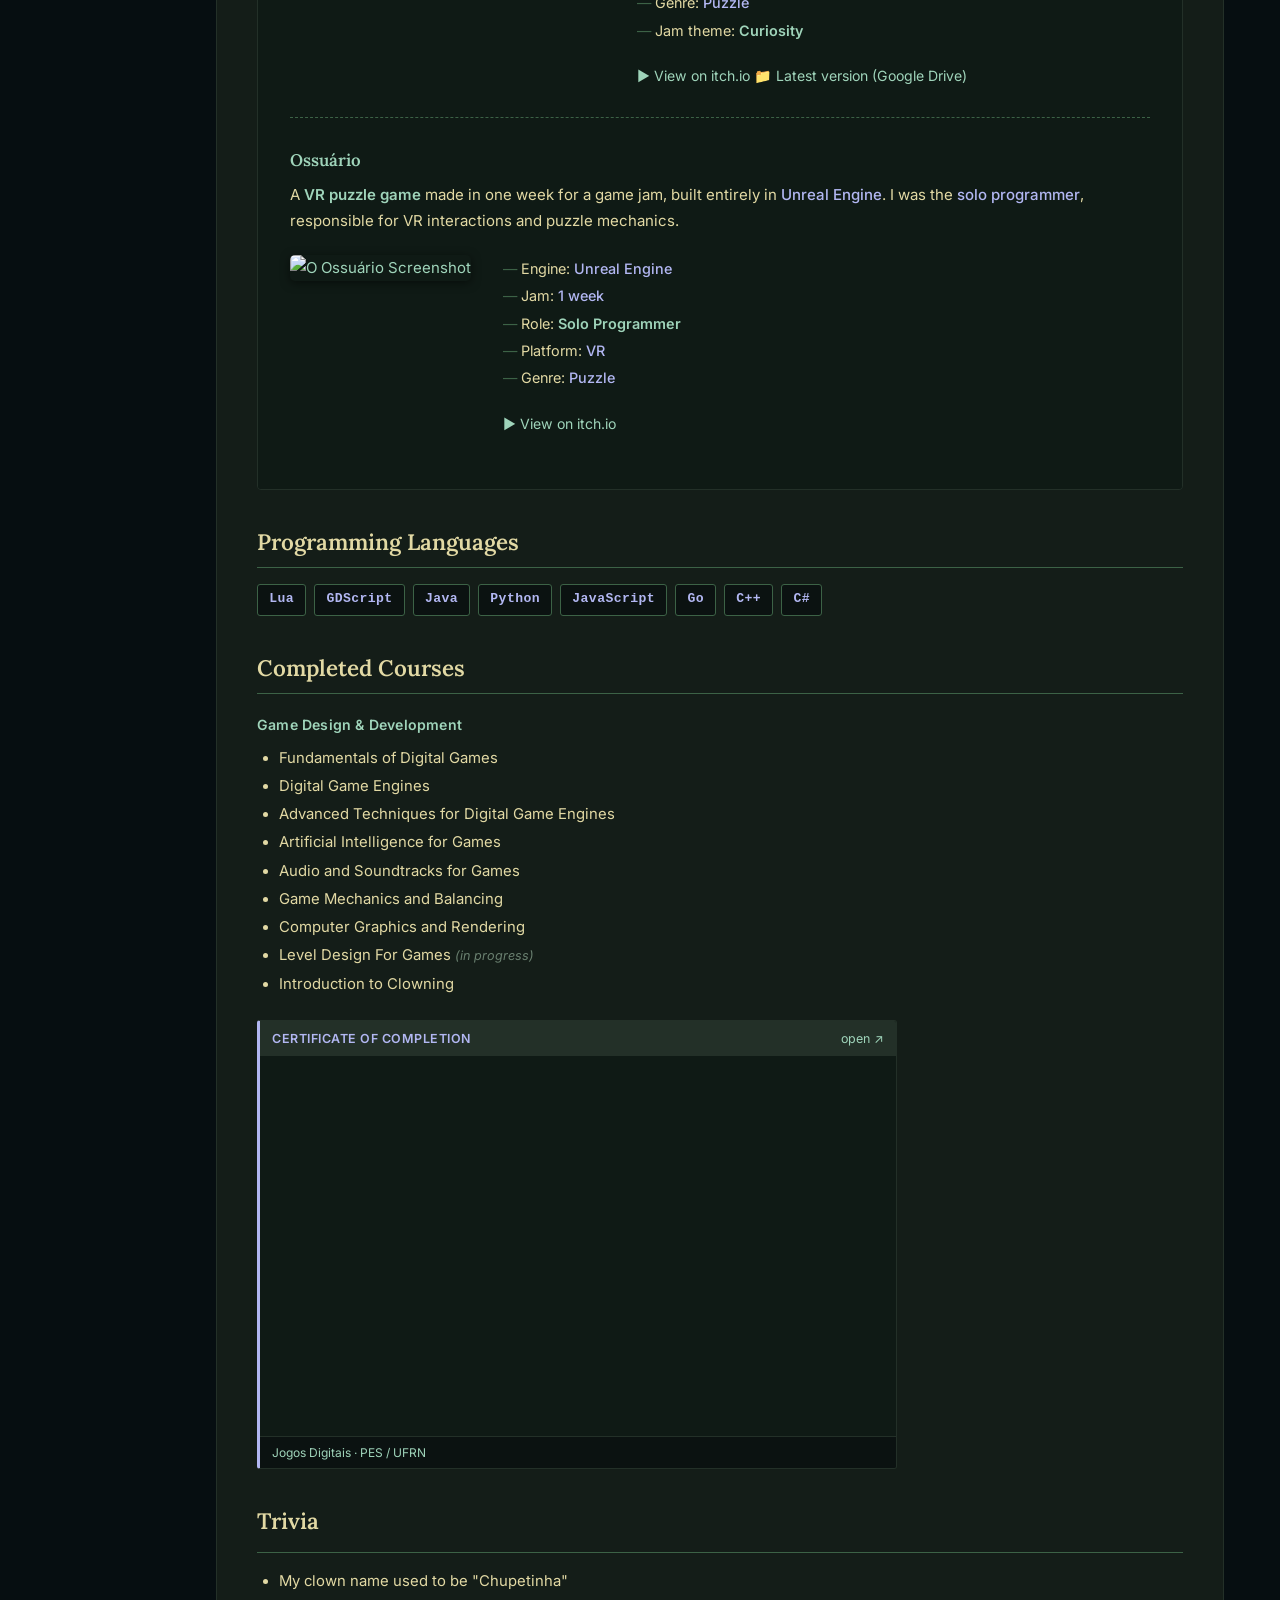
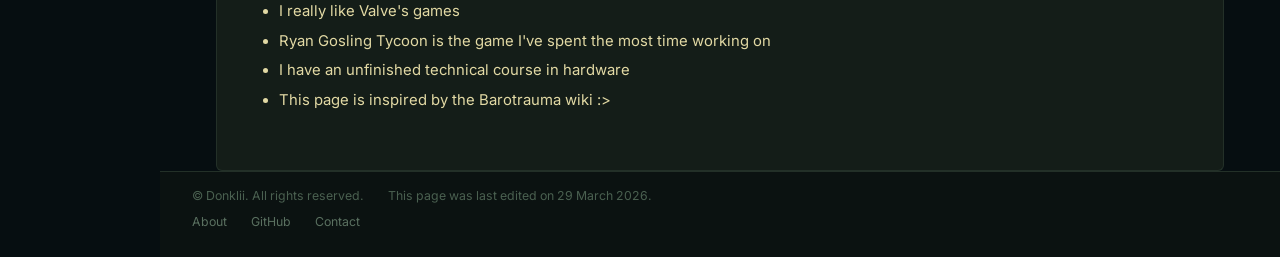
==== commit bdce5145: "Fetch Steam reviews & add site components Update GitHub Actions to fetch recent Steam reviews for th" ====
--- a/index.html
+++ b/index.html
@@ -4,6 +4,7 @@
     <meta charset="UTF-8">
     <meta name="viewport" content="width=device-width, initial-scale=1.0">
     <title>Donklii — Donk Wiki</title>
+    <link rel="icon" href="Imagens/Donklii.jpg" type="image/jpeg">
     <link rel="stylesheet" href="Css/styles.css">
     <link rel="stylesheet" href="Css/avatar.css">
     <link rel="stylesheet" href="Css/portfolio.css">
@@ -11,96 +12,16 @@
     <script src="JavaScripts/glossario.js"></script>
     <script src="JavaScripts/i18n.js"></script>
 </head>
-<body>
+<body data-last-edited="29 March 2026">
 
     <!-- Left sidebar panel -->
-    <div id="mw-panel">
-        <div id="p-logo">
-            <span class="wiki-logo-text">Donk<br>Wiki</span>
-        </div>
-
-        <div class="portal" id="p-navigation">
-            <h3 data-i18n="nav_title_navigation">Navigation</h3>
-            <div class="body">
-                <ul>
-                    <li><a href="#top" data-i18n="nav_main_page">Main Page</a></li>
-                    <li><a href="#Experiências" data-i18n="nav_experiences">Experiences</a></li>
-                    <li><a href="#portfolio" data-i18n="nav_portfolio">Portfolio</a></li>
-                </ul>
-            </div>
-        </div>
-
-        <div class="portal" id="p-profile">
-            <h3 data-i18n="nav_title_profile">Profile</h3>
-            <div class="body">
-                <ul>
-                    <li><a href="#linguagens" data-i18n="nav_languages">Languages</a></li>
-                    <li><a href="#materias" data-i18n="nav_courses">Courses</a></li>
-                    <li><a href="#trivia" data-i18n="nav_trivia">Trivia</a></li>
-                </ul>
-            </div>
-        </div>
-
-        <div class="portal" id="p-contact">
-            <h3 data-i18n="nav_title_contact">Contact</h3>
-            <div class="body">
-                <ul>
-                    <li><a href="https://github.com/Donklii" target="_blank">GitHub</a></li>
-                    <li><a href="mailto:donklii13@gmail.com">Email</a></li>
-                    <li><a href="https://twitter.com/Donklii" target="_blank">@Donklii</a></li>
-                </ul>
-            </div>
-        </div>
-    </div>
+    <div id="mw-panel"></div>
 
     <!-- Sidebar overlay (mobile) -->
-    <div id="sidebar-overlay" onclick="closeSidebar()"></div>
+    <div id="sidebar-overlay"></div>
 
     <!-- Top navigation head -->
-    <div id="mw-head">
-        <button id="menu-toggle" onclick="toggleSidebar()" aria-label="Toggle navigation">&#9776;</button>
-        <div id="p-personal">
-            <ul>
-                <li><a href="mailto:donklii13@gmail.com">donklii13@gmail.com</a></li>
-                <li><a href="https://github.com/Donklii" target="_blank">GitHub</a></li>
-            </ul>
-        </div>
-        <div id="left-navigation">
-            <div id="p-namespaces">
-                <ul>
-                    <li class="selected"><a href="index.html" data-i18n="tab_main_page">Main Page</a></li>
-                    <li><a href="#" data-i18n="tab_talk">Talk</a></li>
-                    <li>
-                        <a href="steam.html">
-                            <img src="https://cdn.simpleicons.org/steam/9fd4ba" alt="" style="width:13px;height:13px;vertical-align:middle;margin-right:4px;opacity:0.85">Steam
-                        </a>
-                    </li>
-                </ul>
-            </div>
-        </div>
-        <div id="right-navigation">
-            <div id="p-views">
-                <ul>
-                    <li class="selected"><a href="#" data-i18n="tab_read">Read</a></li>
-                    <li><a href="#" data-i18n="tab_view_source">View source</a></li>
-                    <li><a href="#" data-i18n="tab_view_history">View history</a></li>
-                </ul>
-            </div>
-            <div id="p-search">
-                <form onsubmit="doSearch(); return false;">
-                    <input type="search" id="searchInput"
-                           data-i18n-placeholder="search_placeholder"
-                           placeholder="Search Donk Wiki"
-                           aria-label="Search Donk Wiki">
-                    <div id="search-nav-buttons" style="display:none">
-                        <button type="button" onclick="prevResult()" title="Anterior">&#8593;</button>
-                        <button type="button" onclick="nextResult()" title="Próximo">&#8595;</button>
-                    </div>
-                </form>
-            </div>
-            <button id="lang-toggle" onclick="toggleLanguage()" title="Switch language">PT</button>
-        </div>
-    </div>
+    <div id="mw-head"></div>
 
     <!-- Main content -->
     <div id="content" class="mw-body">
@@ -171,7 +92,7 @@
                 <aside class="avatar">
                     <div class="avatar-title">Donklii</div>
 
-                    <img src="https://pbs.twimg.com/profile_images/1708965826345263104/YGhHsi60_400x400.jpg" alt="Donklii">
+                    <img src="Imagens/Donklii.jpg" alt="Donklii">
 
                     <div class="avatar-title" data-i18n="avatar_title_bio">Biography</div>
 
@@ -300,11 +221,22 @@
                     <li data-i18n="course_9">Introduction to Clowning</li>
                 </ul>
 
-                <iframe
-                    class="certificate-embed"
-                    src="CERTIFICADO-JOGOS%20DIGITAIS.pdf#page=1&toolbar=0&navpanes=0&scrollbar=0"
-                    title="Certificado — Jogos Digitais">
-                </iframe>
+                <div class="certificate-card">
+                    <div class="certificate-header">
+                        <span class="certificate-label" data-i18n="cert_label">Certificate of Completion</span>
+                        <a class="certificate-open"
+                           href="CERTIFICADO-JOGOS%20DIGITAIS.pdf"
+                           target="_blank"
+                           rel="noopener"
+                           data-i18n="cert_open">open ↗</a>
+                    </div>
+                    <iframe
+                        class="certificate-embed"
+                        src="CERTIFICADO-JOGOS%20DIGITAIS.pdf#page=1&toolbar=0&navpanes=0&scrollbar=0"
+                        title="Certificado — Jogos Digitais">
+                    </iframe>
+                    <p class="certificate-caption" data-i18n="cert_caption">Jogos Digitais · Alura</p>
+                </div>
             </section>
 
             <!-- Trivia -->
@@ -324,20 +256,10 @@
     </div>
 
     <!-- Footer -->
-    <div id="footer" role="contentinfo">
-        <ul id="footer-info">
-            <li data-i18n="footer_edited">This page was last edited on 29 March 2026.</li>
-            <li data-i18n="footer_rights">Content by Donklii. All rights reserved.</li>
-        </ul>
-        <ul id="footer-places">
-            <li><a href="#" data-i18n="footer_about">About</a></li>
-            <li><a href="https://github.com/Donklii" target="_blank">GitHub</a></li>
-            <li><a href="mailto:donklii13@gmail.com" data-i18n="footer_contact">Contact</a></li>
-        </ul>
-        <div style="clear:both"></div>
-    </div>
+    <div id="footer" role="contentinfo"></div>
 
     <script src="https://player.vimeo.com/api/player.js"></script>
+    <script src="JavaScripts/layout.js"></script>
     <script src="JavaScripts/sections.js"></script>
     <script src="JavaScripts/search.js"></script>
 </body>
--- a/Css/components.css
+++ b/Css/components.css
@@ -160,14 +160,60 @@
   font-size: 0.85em;
 }
 
+.certificate-card {
+  margin-top: 1.4rem;
+  border: 1px solid var(--color-border);
+  border-left: 3px solid var(--color-accent);
+  border-radius: 3px;
+  background: var(--bg-surface);
+  overflow: hidden;
+  width: 100%;
+  max-width: 640px;
+}
+
+.certificate-header {
+  display: flex;
+  justify-content: space-between;
+  align-items: center;
+  padding: 0.4rem 0.75rem;
+  background: var(--color-border);
+}
+
+.certificate-label {
+  font-size: 0.78rem;
+  font-weight: 600;
+  letter-spacing: 0.5px;
+  text-transform: uppercase;
+  color: var(--color-accent);
+}
+
+.certificate-open {
+  font-size: 0.78rem;
+  color: var(--color-muted);
+  text-decoration: none;
+  transition: color 0.15s;
+}
+
+.certificate-open:hover {
+  color: #71f0dc;
+  text-decoration: underline;
+}
+
 .certificate-embed {
   display: block;
-  width: 60%;
+  width: 100%;
   height: 380px;
-  margin-top: 1.2rem;
-  border: 1px solid var(--color-border, #a2a9b1);
-  border-radius: 2px;
-  opacity: 0.75;
+  border: none;
+  opacity: 0.88;
+}
+
+.certificate-caption {
+  margin: 0;
+  padding: 0.3rem 0.75rem;
+  font-size: 0.75rem;
+  color: var(--color-muted);
+  background: var(--bg-surface-alt);
+  border-top: 1px solid var(--color-border);
 }
 
 /* =====================
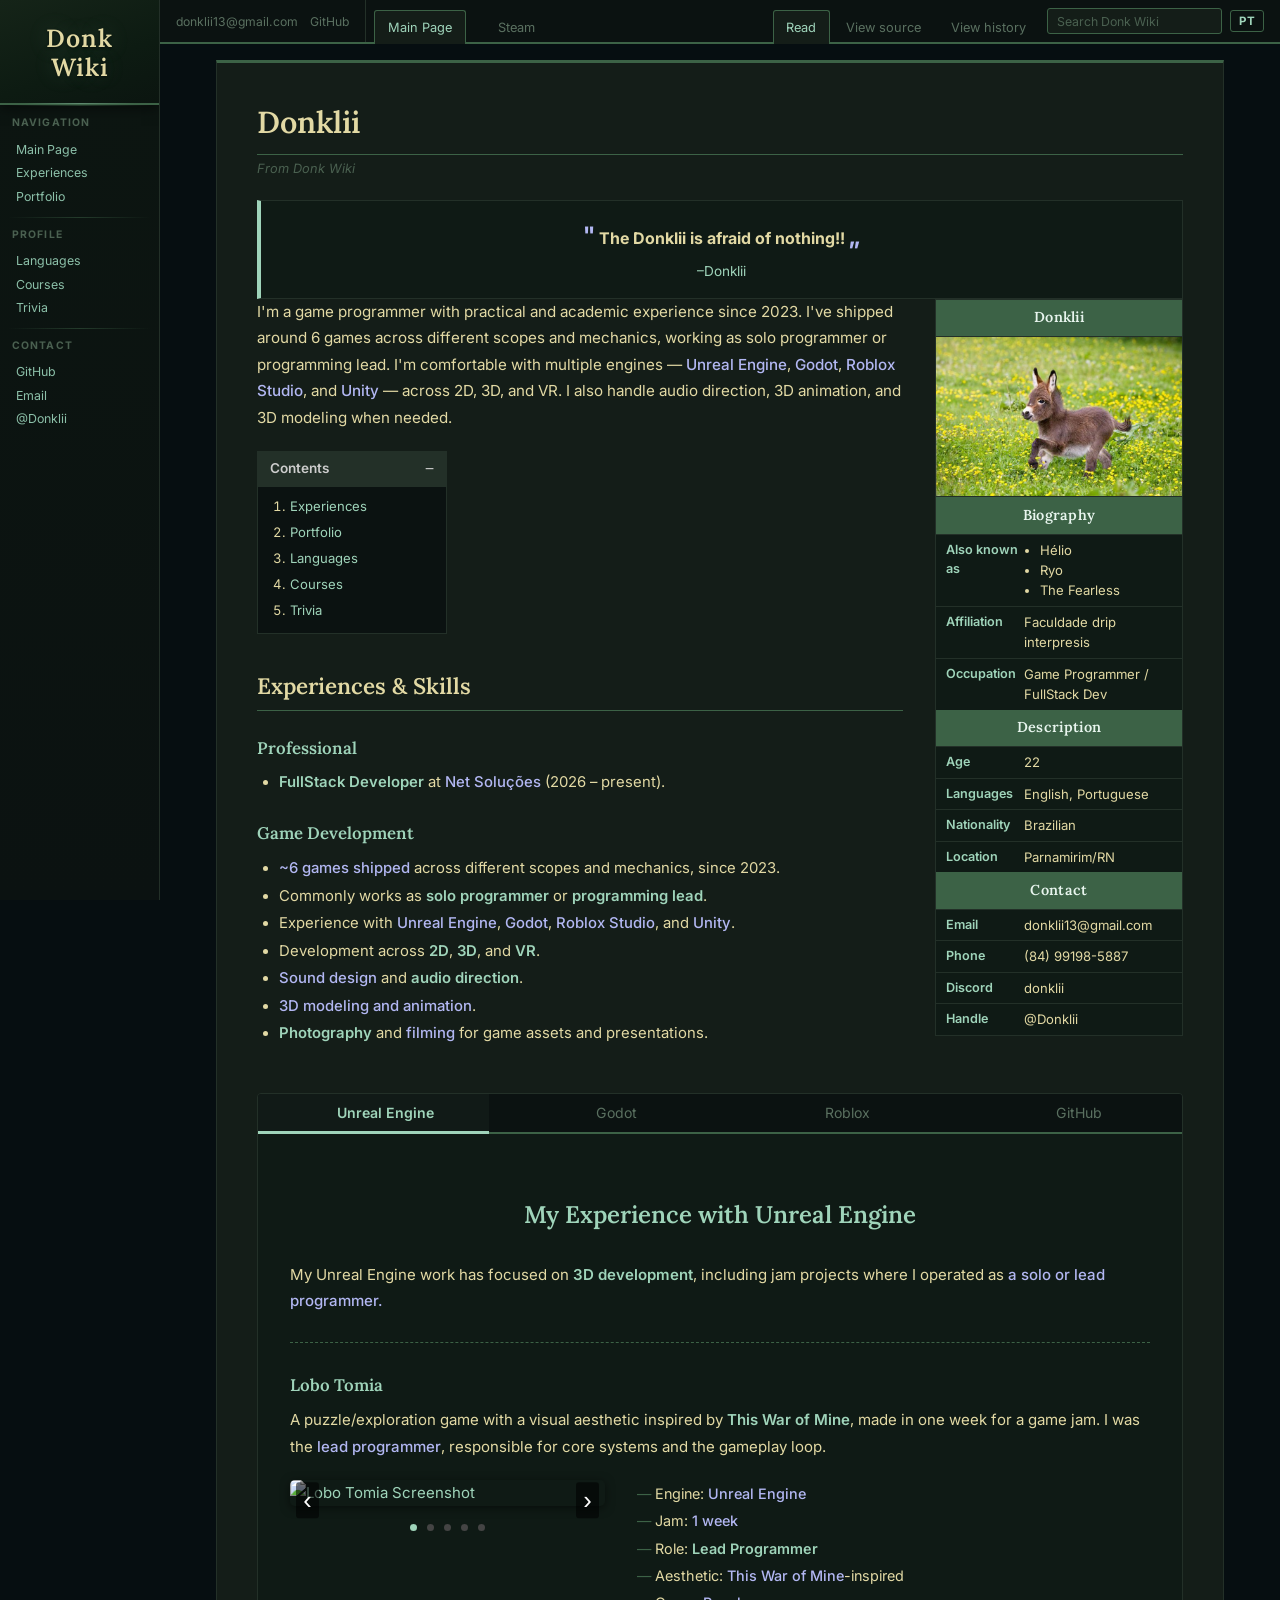
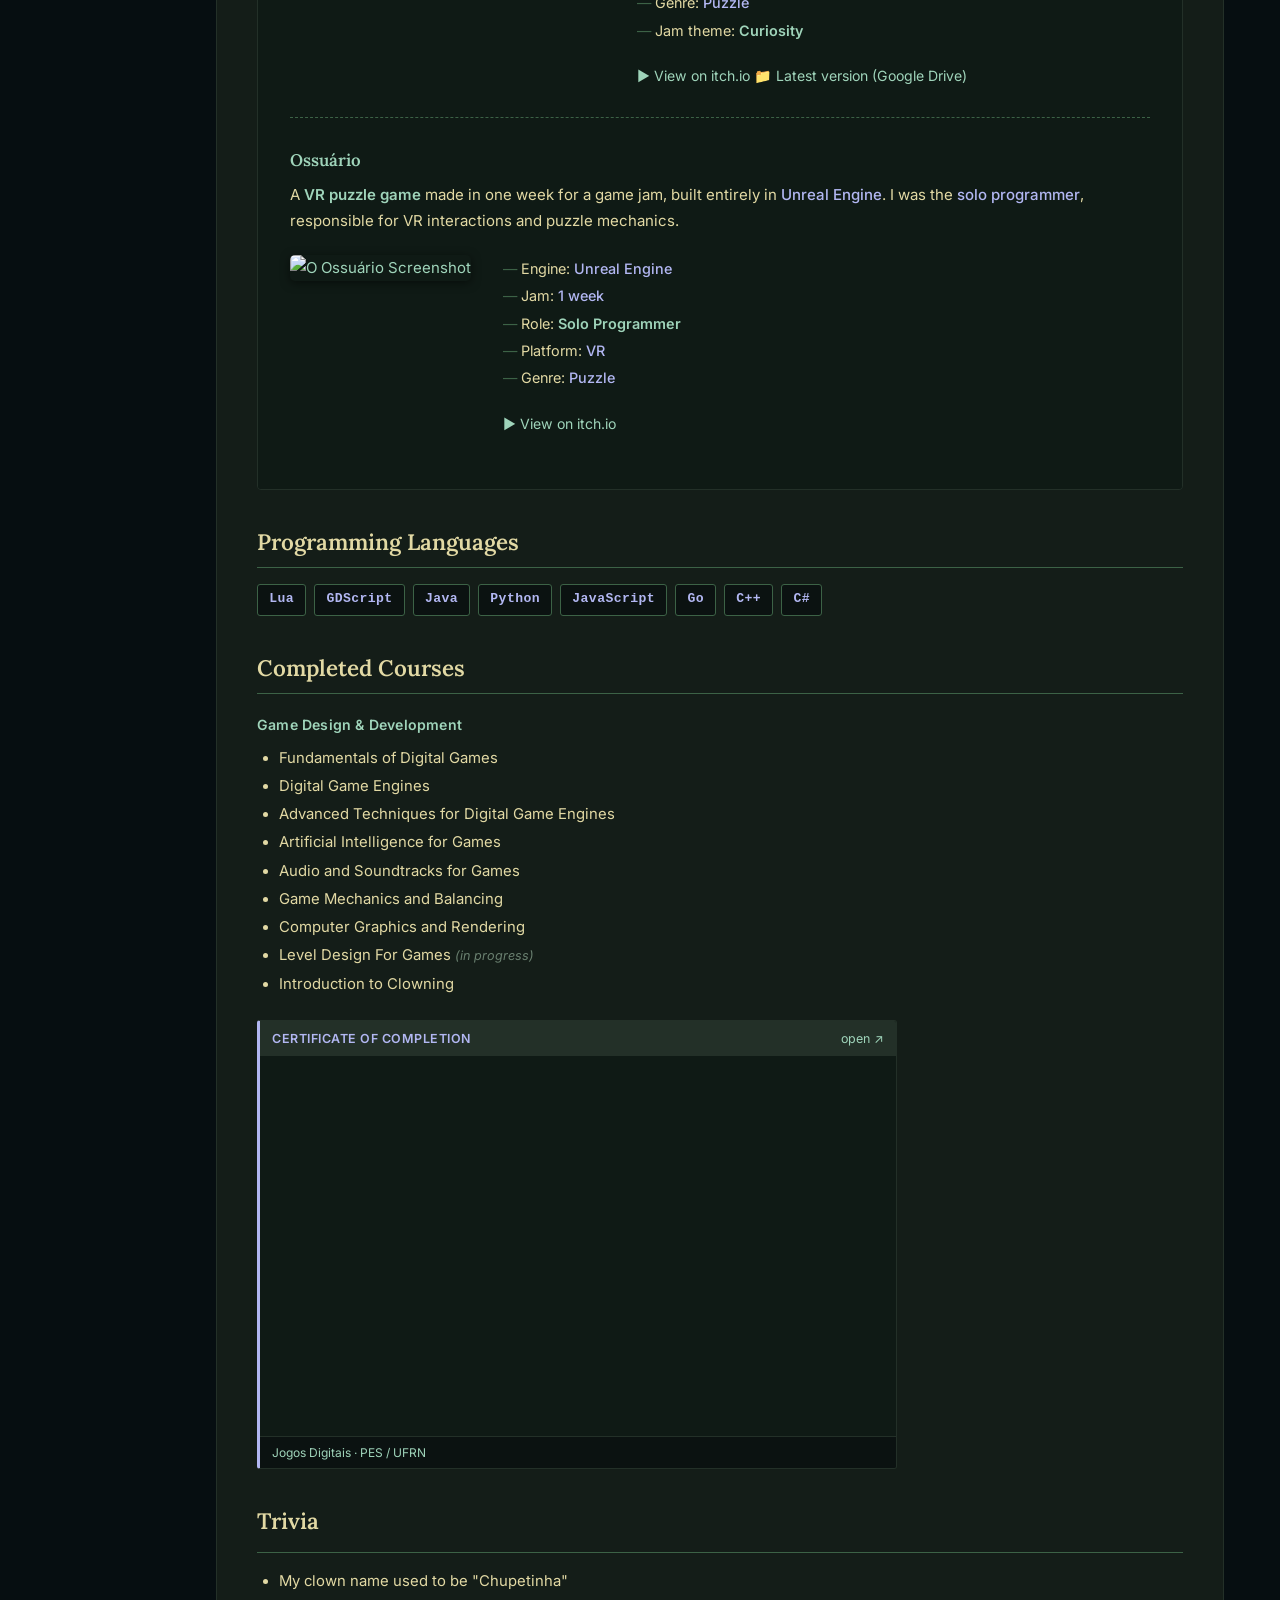
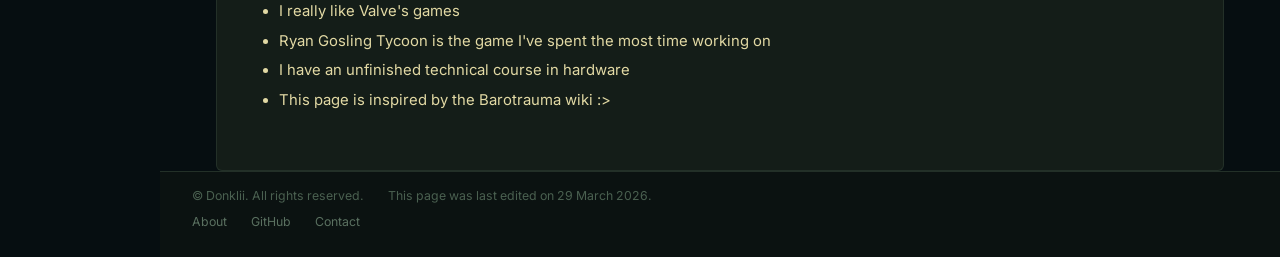
==== commit 29c8715d: "Split i18n into per-language files; remove Steam reviews Refactor translations: remove monolithic Ja" ====
--- a/index.html
+++ b/index.html
@@ -10,7 +10,10 @@
     <link rel="stylesheet" href="Css/portfolio.css">
     <link rel="stylesheet" href="Css/components.css">
     <script src="JavaScripts/glossario.js"></script>
-    <script src="JavaScripts/i18n.js"></script>
+    <script src="JavaScripts/lang/en.js"></script>
+    <script src="JavaScripts/lang/pt.js"></script>
+    <script src="JavaScripts/lang/zh.js"></script>
+    <script src="JavaScripts/translations.js"></script>
 </head>
 <body data-last-edited="29 March 2026">
 
